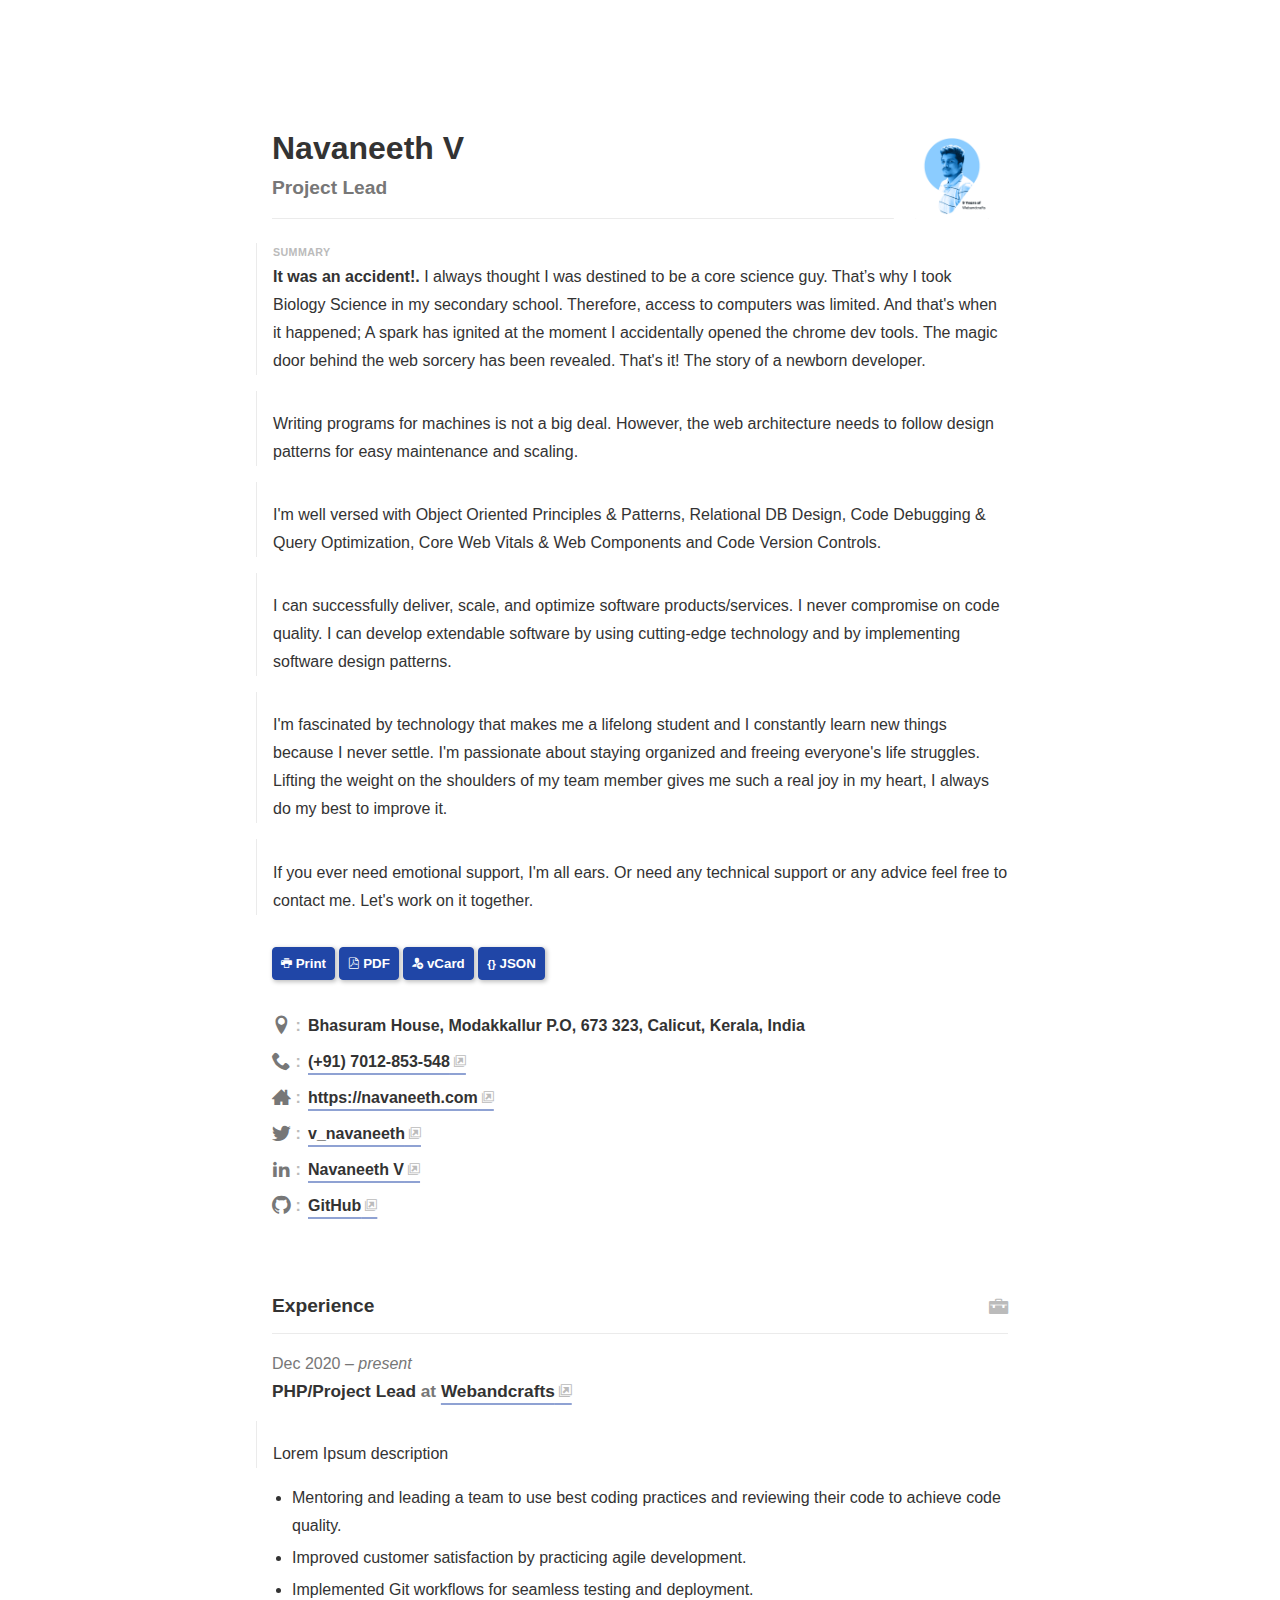
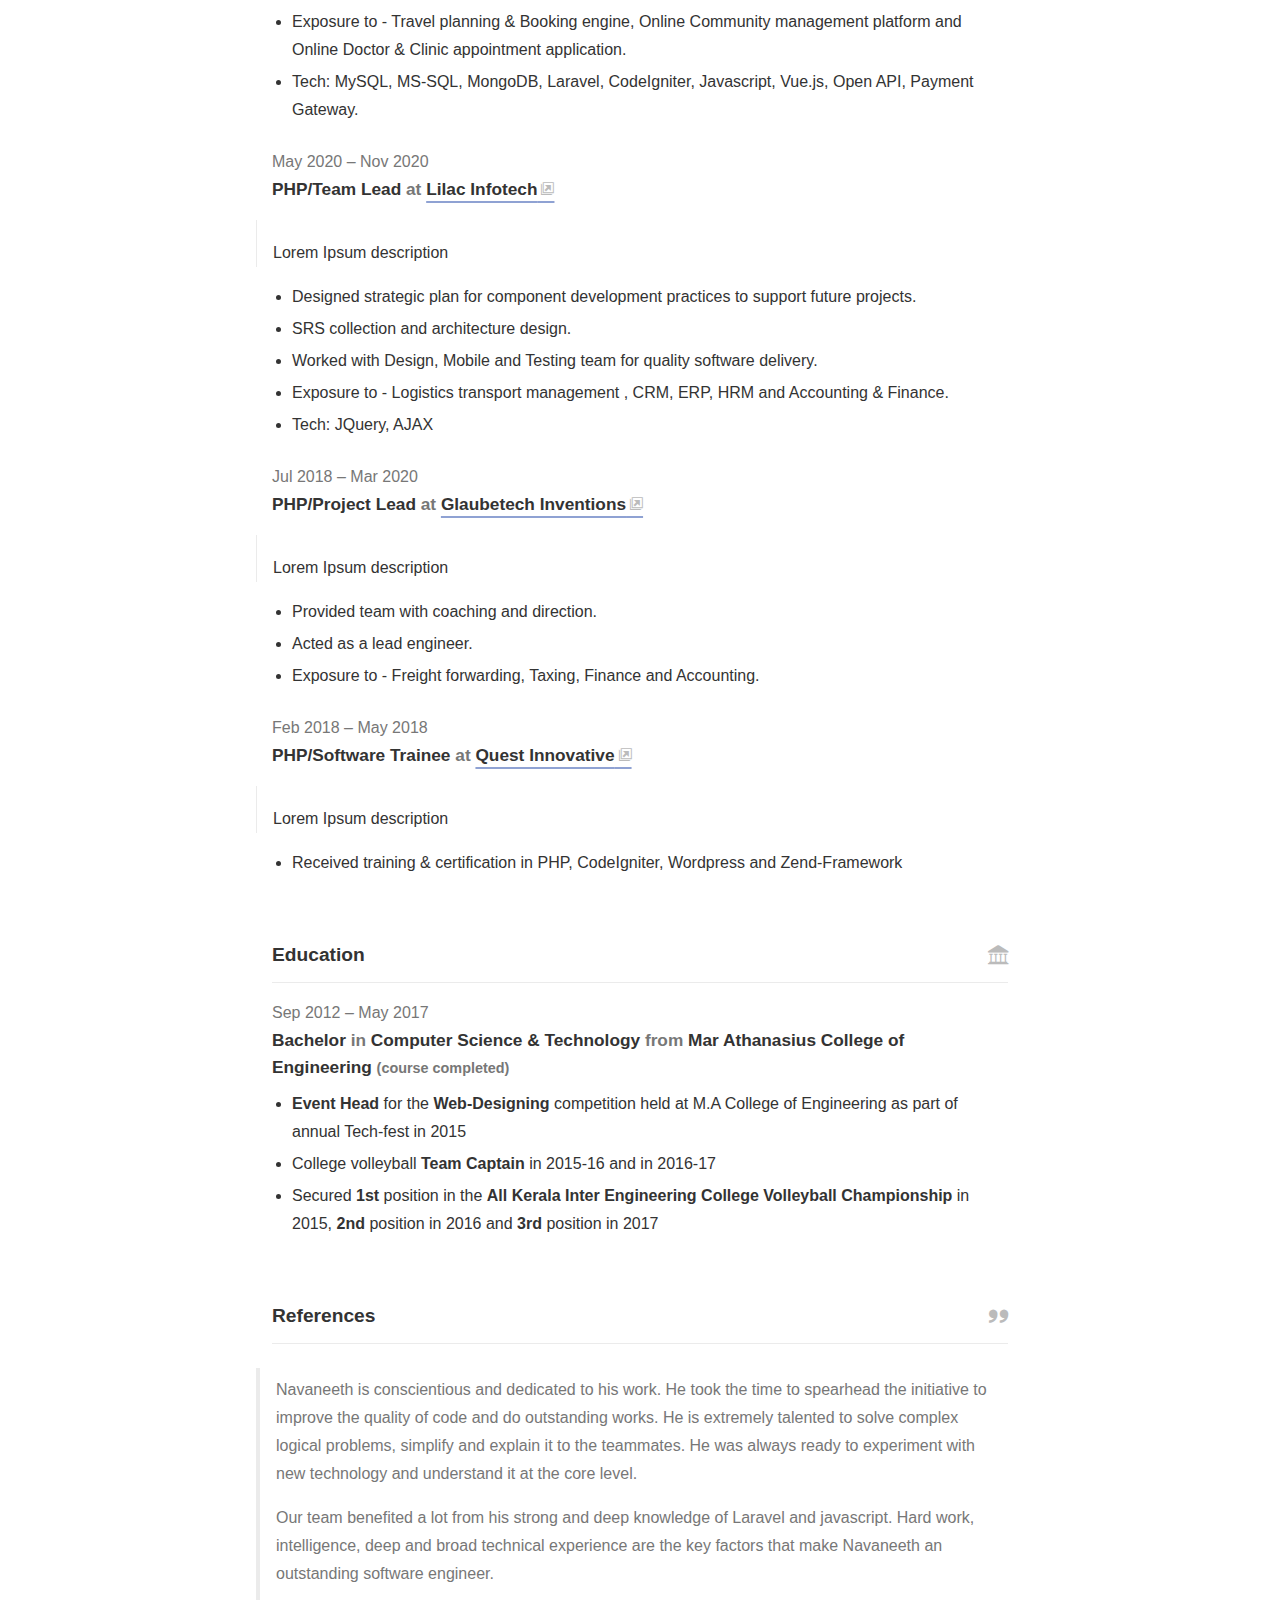
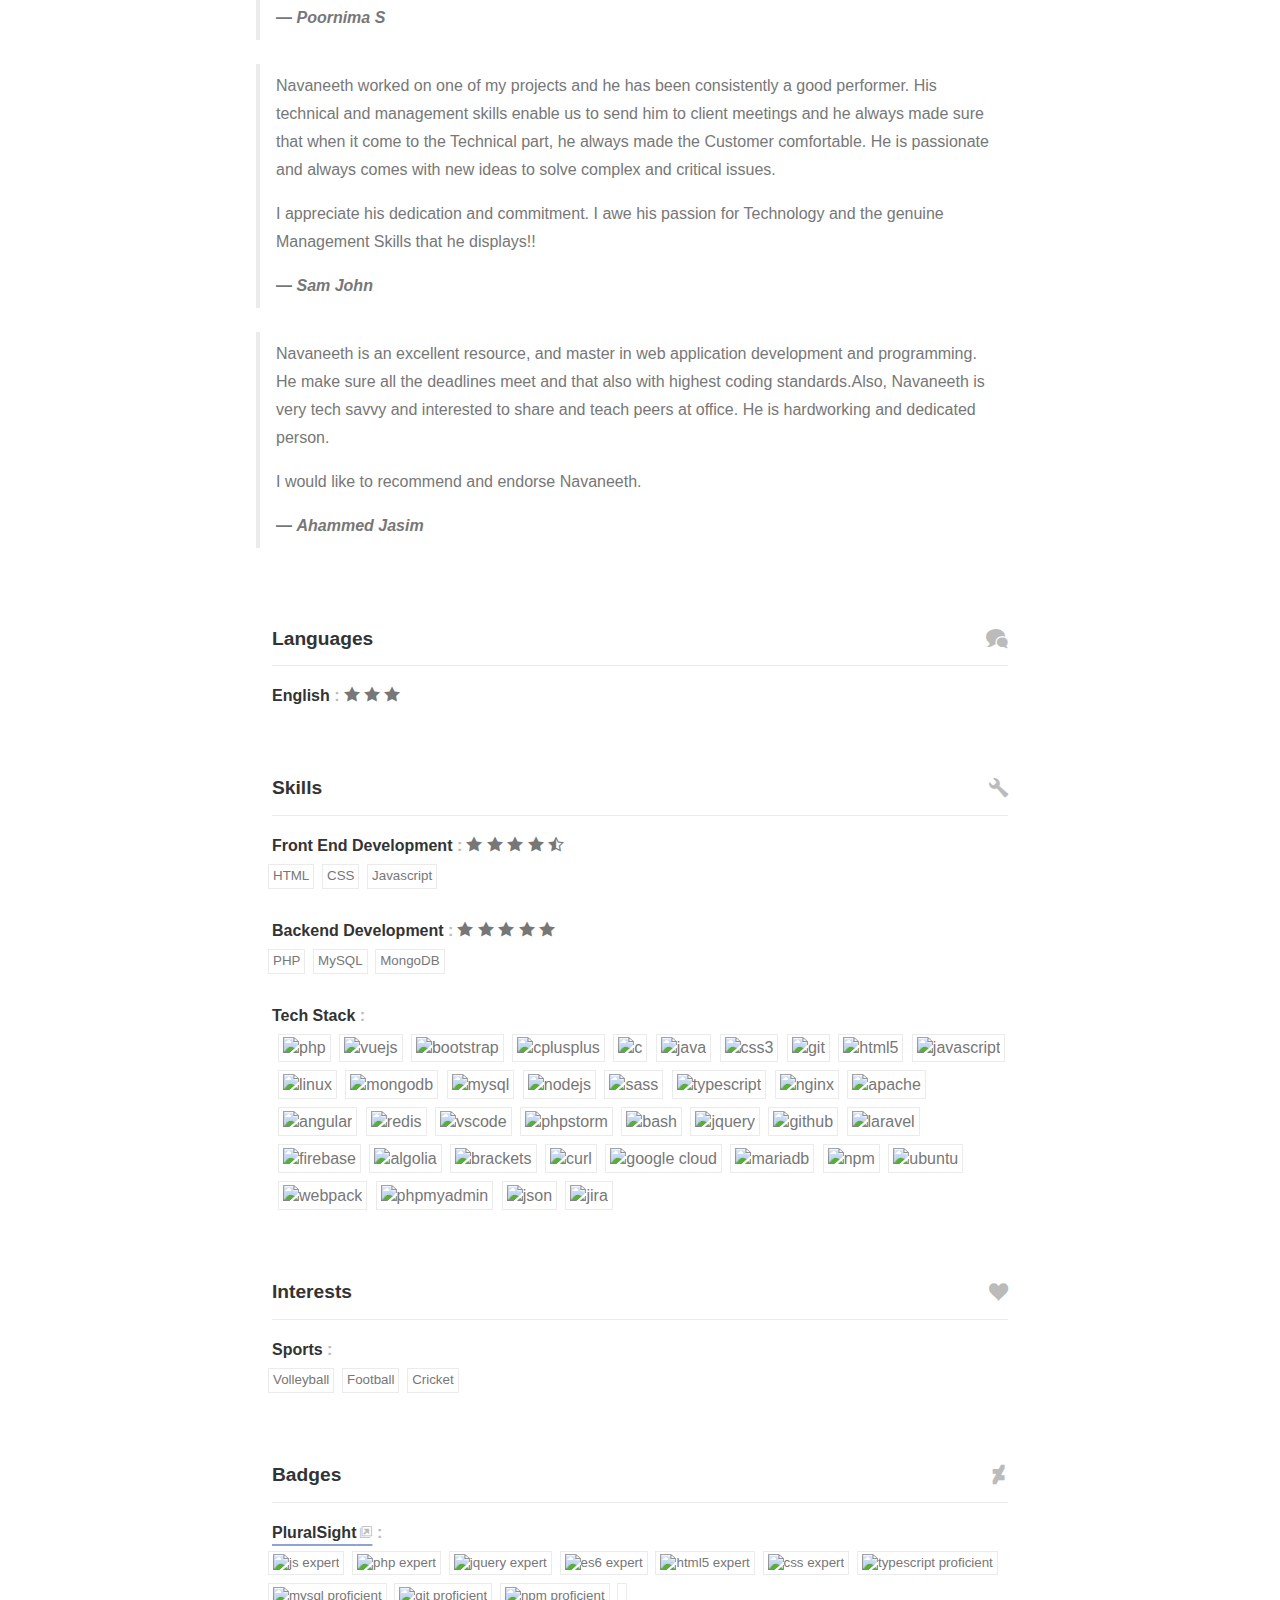
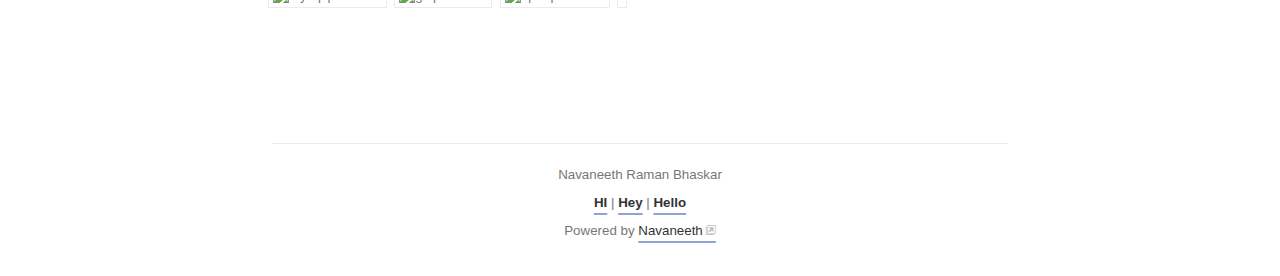
==== index.html @ 0104febb "Resume on profress" ====
<!DOCTYPE html>
<html lang="en">
<head>
    <meta charset="utf-8">
    <meta name="viewport" content="width=device-width, initial-scale=1, minimum-scale=1"/>
    <link rel="stylesheet" href="./style.css">
    <link rel="stylesheet" href="./main.css">
    <title>Navaneeth</title>
</head>
<body>

<main id="_main" class="content layout-resume" role="main">
    <article id="resume" class="page vcard h-card" role="article">
        <header>
            <h1 class="page-title fn p-name" property="name">Navaneeth V</h1>
            <img src="./images/navaneeth.png"
                 class="avatar photo u-photo"
                 alt="navaneeth v"
                 property="image" width="120"
                 height="120" loading="lazy">
            <p class="h3 faded subline title p-job-title" property="jobTitle">Project Lead</p>
            <div class="hr pb0"></div>
        </header>
        <p class="note p-note" property="description">
            <strong> It was an accident!.</strong>
            I always thought I was destined to be a core science guy.
            That’s why I took Biology Science in my secondary school. Therefore, access to computers was limited. And
            that's when it happened; A spark has ignited at the moment I accidentally opened the chrome dev tools. The
            magic door behind the web sorcery has been revealed.
            That's it! The story of a newborn developer.
        </p>
        <p class="note">
            Writing programs for machines is not a big deal. However, the web
            architecture needs to follow design patterns for easy maintenance and scaling.
        </p>
        <p class="note">
            I'm well versed with Object Oriented Principles & Patterns, Relational DB Design, Code Debugging & Query
            Optimization, Core Web Vitals & Web Components and Code Version Controls.
        <p class="note">
            I can successfully deliver, scale, and optimize software products/services. I never compromise on code
            quality.
            I can develop extendable software by using cutting-edge technology and by implementing software design
            patterns.
        </p>
        <p class="note">
            I'm fascinated by technology that makes me a lifelong student and I constantly learn new things because I
            never settle.
            I'm passionate about staying organized and freeing everyone's life struggles. Lifting the weight on the
            shoulders of my team member gives me such a real joy in my heart, I always do my best to improve it.
        </p>
        <p class="note">
            If you ever need emotional support, I'm all ears. Or need any technical support or any advice feel free to
            contact me.
            Let's work on it together.
        </p>
        <div class="screen-only">
            <button class="btn btn-sm btn-primary mt1" onclick="window.print()"><small class="icon-printer"></small>
                Print
            </button>
            <a href="" class="btn btn-sm btn-primary mt1"> <small class="icon-file-pdf"></small> PDF
            </a>
            <a type="text/directory" href="" class="btn btn-sm btn-primary no-mark-external mt1">
                <small class="icon-user-plus"></small> vCard
            </a>
            <a href="" class="btn btn-sm btn-primary mt1" download=""> <small class="content-json"></small> JSON </a>
        </div>
        <div class="columns contact columns-break">
            <dl class="column column-3-5">
                <dt class="faded"><span class="icon-location" title="Location"></span>
                    <span class="sr-only">Location</span>
                </dt>
                <dd class="bold adr p-adr h-adr" typeof="PostalAddress">
                    <span class="street-address p-street-address" property="streetAddress">Bhasuram House</span>,
                    <span class="" property="postalName">Modakkallur P.O</span>,
                    <span class="postal-code p-postal-code" property="postalCode">673 323</span>,
                    <span class="locality p-locality" property="addressLocality">Calicut</span>,
                    <span class="region p-region" property="addressRegion">Kerala</span>,
                    <span class="country-name p-country-name">India</span>
                </dd>
                <dt class="faded"><span class="icon-phone" title="Phone"></span> <span class="sr-only">Phone</span></dt>
                <dd class="bold">
                    <meta property="telephone" content="(912) 555-4321">
                    <a href="tel:+91 7012853548" class="external no-print-link tel p-tel">(+91) 7012-853-548</a>
                </dd>
                <dt class="faded"><span class="icon-home3" title="Website"></span> <span class="sr-only">Website</span>
                </dt>
                <dd class="bold">
                    <a href="" class="external no-print-link url u-url" property="sameAs">https://navaneeth.com</a>
                </dd>
            </dl>
            <dl class="column column-2-5">
                <dt class="faded"><span class="icon-twitter" title="Twitter"></span>
                    <span class="sr-only">Twitter</span>
                </dt>
                <dd class="bold"><a href="https://twitter.com/v_navaneeth">v_navaneeth</a></dd>
                <dt class="faded"><span class="icon-linkedin2" title="LinkedIn"></span>
                    <span class="sr-only">LinkedIn</span>
                </dt>
                <dd class="bold"><a href="https://linkedin.com/in/navaneethramanbhaskar">Navaneeth V</a></dd>
                <dt class="faded"><span class="icon-github" title="GitHub"></span>
                    <span class="sr-only">GitHub</span>
                </dt>
                <dd class="bold"><a href="https://github.com/navaneeth-raman-bhaskar">GitHub</a></dd>
            </dl>
        </div>
        <div class="columns columns-break">
            <div class="column column-3-5">
                <section>
                    <div class="npb">
                        <h2 id="work" class="h3 hr-bottom"> Experience
                            <span class="symbol icon-briefcase"></span>
                            <a href="#work" class="permalink">
                                <span class="sr-only">Permalink</span> <span class="content-hash"></span>
                            </a>
                        </h2>
                        <section>
                            <header class="" property="worksFor" typeof="Organization">
                                <p class="faded">
                                    <time datetime="2013-12-01T00:00:00+00:00">Dec 2020</time>
                                    – <em>present</em>
                                </p>
                                <h3 class="h4 faded">
                                    <meta property="name">
                                    <span class="bc">PHP/Project Lead</span> at
                                    <a class="org p-org h-card " href="https://webandcrafts.com">Webandcrafts</a>
                                </h3>
                            </header>
                            <p class="note"> Lorem Ipsum description
                            </p>
                            <h4 class="sr-only">Highlights</h4>
                            <ul>
                                <li>Mentoring and leading a team to use best coding practices and reviewing their code
                                    to achieve code quality.
                                </li>
                                <li>Improved customer satisfaction by practicing agile development.</li>
                                <li>Implemented Git workflows for seamless testing and deployment.</li>
                                <li>Exposure to - Travel planning &amp; Booking engine, Online Community management
                                    platform and Online Doctor &amp; Clinic appointment application.
                                </li>
                                <li>Tech: MySQL, MS-SQL, MongoDB, Laravel, CodeIgniter, Javascript, Vue.js, Open API,
                                    Payment Gateway.
                                </li>
                            </ul>
                        </section>
                        <section>
                            <header class="" property="worksFor" typeof="Organization">
                                <p class="faded">
                                    <time datetime="2013-12-01T00:00:00+00:00">May 2020</time>
                                    –
                                    <time datetime="2013-12-01T00:00:00+00:00">Nov 2020</time>
                                </p>
                                <h3 class="h4 faded">
                                    <meta property="name">
                                    <span class="bc">PHP/Team Lead</span> at
                                    <a class="org p-org h-card " href="https://lilacinfotech.com">Lilac Infotech</a>
                                </h3>
                            </header>
                            <p class="note"> Lorem Ipsum description
                            </p>
                            <h4 class="sr-only">Highlights</h4>
                            <ul>
                                <li>Designed strategic plan for component development practices to support future
                                    projects.
                                </li>
                                <li>SRS collection and architecture design.</li>
                                <li>Worked with Design, Mobile and Testing team for quality software delivery.</li>
                                <li>Exposure to - Logistics transport management , CRM, ERP, HRM and Accounting &amp;
                                    Finance.
                                </li>
                                <li>Tech: JQuery, AJAX</li>
                            </ul>
                        </section>
                        <section>
                            <header class="" property="worksFor" typeof="Organization">
                                <p class="faded">
                                    <time datetime="2013-12-01T00:00:00+00:00">Jul 2018</time>
                                    –
                                    <time datetime="2013-12-01T00:00:00+00:00">Mar 2020</time>
                                </p>
                                <h3 class="h4 faded">
                                    <meta property="name">
                                    <span class="bc">PHP/Project Lead</span> at
                                    <a class="org p-org h-card " href="https://glaubetech.com">Glaubetech Inventions</a>
                                </h3>
                            </header>
                            <p class="note"> Lorem Ipsum description
                            </p>
                            <h4 class="sr-only">Highlights</h4>
                            <ul>
                                <li>Provided team with coaching and direction.</li>
                                <li>Acted as a lead engineer.</li>
                                <li>Exposure to - Freight forwarding, Taxing, Finance and Accounting.</li>
                            </ul>
                        </section>
                        <section>
                            <header class="" property="worksFor" typeof="Organization">
                                <p class="faded">
                                    <time datetime="2013-12-01T00:00:00+00:00">Feb 2018</time>
                                    –
                                    <time datetime="2013-12-01T00:00:00+00:00">May 2018</time>
                                </p>
                                <h3 class="h4 faded">
                                    <meta property="name">
                                    <span class="bc">PHP/Software Trainee</span> at
                                    <a class="org p-org h-card " href="https://quest-global.com/">Quest Innovative</a>
                                </h3>
                            </header>
                            <p class="note"> Lorem Ipsum description
                            </p>
                            <h4 class="sr-only">Highlights</h4>
                            <ul>
                                <li>Received training &amp; certification in PHP, CodeIgniter, Wordpress and
                                    Zend-Framework
                                </li>
                            </ul>
                        </section>
                    </div>
                </section>
                <section>
                    <div class="npb"><h2 id="education" class="h3 hr-bottom"> Education <span
                            class="symbol icon-library"></span> <a href="#education" class="permalink">
                        <span class="sr-only">Permalink</span> <span class="content-hash"></span> </a>
                    </h2>
                        <section>
                            <header class="">
                                <p class="faded">
                                    <time datetime="2011-06-01T00:00:00+00:00">Sep 2012</time>
                                    –
                                    <time datetime="2014-01-01T00:00:00+00:00">May 2017</time>
                                </p>
                                <h3 class="h4 faded" property="alumniOf" typeof="EducationalOrganization">
                                    <span class="bc">Bachelor</span> in <span
                                        class="bc">Computer Science & Technology</span>
                                    from <span class="bc" property="name">Mar Athanasius College of Engineering</span>
                                    <small>(course completed)</small>
                                </h3>
                            </header>
                            <h4 class="sr-only">Events</h4>
                            <ul>
                                <li><strong>Event Head </strong>for the <strong>Web-Designing </strong>competition held
                                    at M.A College of Engineering as part of annual Tech-fest in 2015
                                </li>
                                <li>College volleyball <strong>Team Captain </strong>in 2015-16 and in 2016-17</li>
                                <li>Secured<strong> 1st </strong>position in the <strong>All Kerala Inter Engineering
                                    College Volleyball Championship </strong>in 2015,<strong> 2nd </strong>position in
                                    2016 and <strong>3rd </strong>position in 2017
                                </li>
                            </ul>
                        </section>
                    </div>
                </section>

                <section>
                    <div class="npb">
                        <h2 id="references" class="h3 hr-bottom"> References
                            <span class="symbol icon-quotes-right"></span> <a href="#references" class="permalink">
                                <span class="sr-only">Permalink</span> <span class="content-hash"></span> </a>
                        </h2>
                        <blockquote class="reference">
                            <p>
                                Navaneeth is conscientious and dedicated to his work. He took the
                                time to spearhead the initiative to improve the quality of code and do outstanding
                                works. He is extremely talented to solve complex logical problems, simplify and explain
                                it to the
                                teammates. He was always ready to experiment with new technology and understand it at
                                the core level.
                            </p>
                            <p>
                                Our team benefited a lot from his strong and deep knowledge of Laravel and javascript.
                                Hard work, intelligence, deep and broad technical experience are the key factors that
                                make
                                Navaneeth an outstanding software engineer.
                            </p>
                            <footer>— <cite>Poornima S</cite></footer>
                        </blockquote>
                        <blockquote class="reference">
                            <p>
                                Navaneeth worked on one of my projects and he has been consistently a good performer.
                                His technical and management skills enable us to send him to client meetings and he
                                always made sure that when it come to the Technical part, he always made the Customer
                                comfortable. He is passionate and always comes with new ideas to solve complex and
                                critical issues.
                            </p>
                            <p>
                                I appreciate his dedication and commitment. I awe his passion for Technology and the
                                genuine Management Skills that he displays!!
                            </p>
                            <footer>— <cite>Sam John</cite></footer>
                        </blockquote>
                        <blockquote class="reference">
                            <p>
                                Navaneeth is an excellent resource, and master in web application development and
                                programming. He make sure all the deadlines meet and that also with highest coding
                                standards.Also, Navaneeth is very tech savvy and interested to share and teach peers at
                                office. He is hardworking and dedicated person.
                            </p>
                            <p>
                                I would like to recommend and endorse Navaneeth.
                            </p>
                            <footer>— <cite>Ahammed Jasim</cite></footer>
                        </blockquote>
                    </div>
                </section>
            </div>
            <div class="column column-2-5">
                <section class="npb">
                    <h2 id="languages" class="h3 hr-bottom"> Languages
                        <span class="symbol icon-bubbles"></span> <a href="#languages" class="permalink">
                            <span class="sr-only">Permalink</span> <span class="content-hash"></span> </a>
                    </h2>
                    <dl class="skills">
                        <dt class="fl">English</dt>
                        <dd class="faded clearafter">
                            <div class="fr"><span class="sr-only">Fluency:</span>
                                <span class="help" title="Native speaker">
                                    <span class="sr-only">Native speaker</span>
                                    <span class="icon-star-full"></span>
                                    <span class="icon-star-full"></span>
                                    <span class="icon-star-full"></span>
                                </span>
                            </div>
                        </dd>
                    </dl>
                </section>
                <section class="npb">
                    <h2 id="skills" class="h3 hr-bottom"> Skills
                        <span class="symbol icon-wrench"></span> <a href="#skills" class="permalink">
                            <span class="sr-only">Permalink</span>
                            <span class="content-hash"></span> </a>
                    </h2>
                    <dl class="skills">
                        <dt class="fl">Front End Development</dt>
                        <dd class="faded clearafter">
                            <div class="fr"><span class="sr-only">Level:</span>
                                <span class="help" title="Master">
                                <span class="sr-only">Master</span>
                                <span class="icon-star-full"></span>
                                <span class="icon-star-full"></span>
                                <span class="icon-star-full"></span>
                                <span class="icon-star-full"></span>
                                <span class="icon-star-half"></span>
                                </span>
                            </div>
                            <div><span class="sr-only">Keywords:</span>
                                <ul class="tags">
                                    <li class="tag">HTML</li>
                                    <li class="tag">CSS</li>
                                    <li class="tag">Javascript</li>
                                </ul>
                            </div>
                        </dd>
                        <dt class="fl">Backend Development</dt>
                        <dd class="faded clearafter">
                            <div class="fr"><span class="sr-only">Level:</span>
                                <span class="help" title="Master">
                                <span class="sr-only">Master</span>
                                    <span class="icon-star-full"></span>
                                    <span class="icon-star-full"></span>
                                    <span class="icon-star-full"></span>
                                    <span class="icon-star-full"></span>
                                    <span class="icon-star-full"></span>
                                </span>
                            </div>
                            <div><span class="sr-only">Keywords:</span>
                                <ul class="tags">
                                    <li class="tag">PHP</li>
                                    <li class="tag">MySQL</li>
                                    <li class="tag">MongoDB</li>
                                </ul>
                            </div>
                        </dd>
                        <dt class="fl">Tech Stack</dt>
                        <dd class="faded clearafter">
                            <div class="fr"><span class="sr-only">Level:</span>
                                <a class="no-mark tag" href="https://php.net" rel="nofollow">
                                    <img src="https://raw.githubusercontent.com/devicons/devicon/master/icons/php/php-original.svg"
                                         alt="php" width="40" style="max-width: 100%;">
                                </a>
                                <a class="no-mark tag" href="https://vuejs.org" rel="nofollow">
                                    <img src="https://raw.githubusercontent.com/devicons/devicon/master/icons/vuejs/vuejs-original.svg"
                                         alt="vuejs" width="40" style="max-width: 100%;">
                                </a>
                                <a class="no-mark tag" href="https://getbootstrap.com" rel="nofollow">
                                    <img src="https://raw.githubusercontent.com/devicons/devicon/master/icons/bootstrap/bootstrap-original.svg"
                                         alt="bootstrap" width="40" style="max-width: 100%;">
                                </a>
                                <a class="no-mark tag" href="https://www.w3schools.com/cpp/" rel="nofollow">
                                    <img src="https://raw.githubusercontent.com/devicons/devicon/master/icons/cplusplus/cplusplus-original.svg"
                                         alt="cplusplus" width="40" style="max-width: 100%;">
                                </a>
                                <a class="no-mark tag" href="https://www.tutorialspoint.com/cprogramming"
                                   rel="nofollow">
                                    <img src="https://raw.githubusercontent.com/devicons/devicon/master/icons/c/c-original.svg"
                                         alt="c" width="40" style="max-width: 100%;">
                                </a>
                                <a class="no-mark tag" href="https://www.tutorialspoint.com/java8" rel="nofollow">
                                    <img src="https://raw.githubusercontent.com/devicons/devicon/master/icons/java/java-original.svg"
                                         alt="java" width="40" style="max-width: 100%;">
                                </a>
                                <a class="no-mark tag" href="https://www.w3schools.com/css/" rel="nofollow">
                                    <img src="https://raw.githubusercontent.com/devicons/devicon/master/icons/css3/css3-original-wordmark.svg"
                                         alt="css3" width="40" style="max-width: 100%;">
                                </a>
                                <a class="no-mark tag" href="https://git-scm.com/" rel="nofollow">
                                    <img src="https://raw.githubusercontent.com/devicons/devicon/master/icons/git/git-original.svg"
                                         alt="git" width="40" style="max-width: 100%;">
                                </a>
                                <a class="no-mark tag" href="https://html.spec.whatwg.org/multipage/" rel="nofollow">
                                    <img src="https://raw.githubusercontent.com/devicons/devicon/master/icons/html5/html5-original-wordmark.svg"
                                         alt="html5" width="40" style="max-width: 100%;">
                                </a>
                                <a class="no-mark tag" href="https://developer.mozilla.org/en-US/docs/Web/JavaScript"
                                   rel="nofollow">
                                    <img src="https://raw.githubusercontent.com/devicons/devicon/master/icons/javascript/javascript-original.svg"
                                         alt="javascript" width="40" style="max-width: 100%;">
                                </a>
                                <a class="no-mark tag" href="https://www.linux.org/" rel="nofollow">
                                    <img src="https://raw.githubusercontent.com/devicons/devicon/master/icons/linux/linux-original.svg"
                                         alt="linux" width="40" style="max-width: 100%;">
                                </a>
                                <a class="no-mark tag" href="https://www.mongodb.com/" rel="nofollow">
                                    <img src="https://raw.githubusercontent.com/devicons/devicon/master/icons/mongodb/mongodb-original-wordmark.svg"
                                         alt="mongodb" width="40" style="max-width: 100%;">
                                </a>
                                <a class="no-mark tag" href="https://www.mysql.com/" rel="nofollow">
                                    <img src="https://raw.githubusercontent.com/devicons/devicon/master/icons/mysql/mysql-original-wordmark.svg"
                                         alt="mysql" width="40" style="max-width: 100%;">
                                </a>
                                <a class="no-mark tag" href="https://nodejs.org" rel="nofollow">
                                    <img src="https://raw.githubusercontent.com/devicons/devicon/master/icons/nodejs/nodejs-original.svg"
                                         alt="nodejs" width="40" style="max-width: 100%;">
                                </a>
                                <a class="no-mark tag" href="https://sass-lang.com" rel="nofollow">
                                    <img src="https://raw.githubusercontent.com/devicons/devicon/master/icons/sass/sass-original.svg"
                                         alt="sass" width="40" style="max-width: 100%;">
                                </a>
                                <a class="no-mark tag" href="https://www.typescriptlang.org/" rel="nofollow">
                                    <img src="https://raw.githubusercontent.com/devicons/devicon/master/icons/typescript/typescript-original.svg"
                                         alt="typescript" width="40" style="max-width: 100%;">
                                </a>
                                <a class="no-mark tag" href="https://www.nginx.com/" rel="nofollow">
                                    <img src="https://raw.githubusercontent.com/devicons/devicon/master/icons/nginx/nginx-original.svg"
                                         alt="nginx" width="40" style="max-width: 100%;">
                                </a>
                                <a class="no-mark tag" href="https://www.apache.org/" rel="nofollow">
                                    <img src="https://raw.githubusercontent.com/devicons/devicon/master/icons/apache/apache-original-wordmark.svg"
                                         alt="apache" width="40" style="max-width: 100%;">
                                </a>
                                <a class="no-mark tag" href="https://angular.io/" rel="nofollow">
                                    <img src="https://raw.githubusercontent.com/devicons/devicon/master/icons/angularjs/angularjs-original.svg"
                                         alt="angular" width="40" style="max-width: 100%;">
                                </a>
                                <a class="no-mark tag" href="https://redis.io/" rel="nofollow">
                                    <img src="https://raw.githubusercontent.com/devicons/devicon/master/icons/redis/redis-original-wordmark.svg"
                                         alt="redis" width="40" style="max-width: 100%;">
                                </a>
                                <a class="no-mark tag" href="https://code.visualstudio.com/" rel="nofollow">
                                    <img src="https://raw.githubusercontent.com/devicons/devicon/master/icons/vscode/vscode-original-wordmark.svg"
                                         alt="vscode" width="40" style="max-width: 100%;">
                                </a>
                                <a class="no-mark tag" href="https://jetbrains.com/phpstorm/" rel="nofollow">
                                    <img src="https://raw.githubusercontent.com/devicons/devicon/master/icons/phpstorm/phpstorm-original-wordmark.svg"
                                         alt="phpstorm" width="40" style="max-width: 100%;">
                                </a>
                                <a class="no-mark tag"
                                   href="https://linuxconfig.org/bash-scripting-tutorial-for-beginners"
                                   rel="nofollow">
                                    <img src="https://raw.githubusercontent.com/devicons/devicon/master/icons/bash/bash-original.svg"
                                         alt="bash" width="40" style="max-width: 100%;">
                                </a>
                                <a class="no-mark tag" href="https://jquery.com/" rel="nofollow">
                                    <img src="https://raw.githubusercontent.com/devicons/devicon/master/icons/jquery/jquery-original-wordmark.svg"
                                         alt="jquery" width="40" style="max-width: 100%;">
                                </a>
                                <a class="no-mark tag" href="https://github.com/">
                                    <img src="https://raw.githubusercontent.com/devicons/devicon/master/icons/github/github-original-wordmark.svg"
                                         alt="github" width="40" style="max-width: 100%;">
                                </a>
                                <a class="no-mark tag" href="https://laravel.com/" rel="nofollow">
                                    <img src="https://camo.githubusercontent.com/d43f5a500201abd42b33ca6637219736fd6ce6f7783f35b2224165cb77a6cf53/68747470733a2f2f7777772e766563746f726c6f676f2e7a6f6e652f6c6f676f732f6c61726176656c2f6c61726176656c2d69636f6e2e737667"
                                         alt="laravel" width="40"
                                         data-canonical-src="https://www.vectorlogo.zone/logos/laravel/laravel-icon.svg"
                                         style="max-width: 100%;">
                                </a>
                                <a class="no-mark tag" href="https://firebase.google.com/" rel="nofollow">
                                    <img src="https://camo.githubusercontent.com/dd4b2422ed3bfc9da88c43d18550375c66f9584327dff7ecc19315ce50b96f07/68747470733a2f2f7777772e766563746f726c6f676f2e7a6f6e652f6c6f676f732f66697265626173652f66697265626173652d69636f6e2e737667"
                                         alt="firebase" width="40"
                                         data-canonical-src="https://www.vectorlogo.zone/logos/firebase/firebase-icon.svg"
                                         style="max-width: 100%;">
                                </a>
                                <a class="no-mark tag" href="https://www.algolia.com/" rel="nofollow">
                                    <img src="https://camo.githubusercontent.com/717b1b2ca519498322965ca9cdac6104f374f684f344ea3dd54a5fb0fd0255ad/68747470733a2f2f7777772e766563746f726c6f676f2e7a6f6e652f6c6f676f732f616c676f6c69612f616c676f6c69612d69636f6e2e737667"
                                         alt="algolia" width="40"
                                         data-canonical-src="https://www.vectorlogo.zone/logos/algolia/algolia-icon.svg"
                                         style="max-width: 100%;">
                                </a>
                                <a class="no-mark tag" href="https://brackets.io/" rel="nofollow">
                                    <img src="https://camo.githubusercontent.com/b6e2ecd471a8f36759275a504df347d1f4fd529f80d79935808cf87c3216d188/68747470733a2f2f7777772e766563746f726c6f676f2e7a6f6e652f6c6f676f732f627261636b657473696f2f627261636b657473696f2d69636f6e2e737667"
                                         alt="brackets" width="40"
                                         data-canonical-src="https://www.vectorlogo.zone/logos/bracketsio/bracketsio-icon.svg"
                                         style="max-width: 100%;">
                                </a>
                                <a class="no-mark tag" href="https://curl.se/" rel="nofollow">
                                    <img src="https://camo.githubusercontent.com/343bb87b6c7db9adb95680a2b074cdc7fcd5e0b9e2373d0a5a402346147fb130/68747470733a2f2f7777772e766563746f726c6f676f2e7a6f6e652f6c6f676f732f6375726c5f686178782f6375726c5f686178782d617232312e737667"
                                         alt="curl" width="40"
                                         data-canonical-src="https://www.vectorlogo.zone/logos/curl_haxx/curl_haxx-ar21.svg"
                                         style="max-width: 100%;">
                                </a>
                                <a class="no-mark tag" href="https://cloud.google.com/gcp" rel="nofollow">
                                    <img src="https://camo.githubusercontent.com/582944f6627732531ce1a2e20ad43538d1896e16a5f159ea28fd137dbb8e798a/68747470733a2f2f7777772e766563746f726c6f676f2e7a6f6e652f6c6f676f732f676f6f676c655f636c6f75642f676f6f676c655f636c6f75642d69636f6e2e737667"
                                         alt="google cloud" width="40"
                                         data-canonical-src="https://www.vectorlogo.zone/logos/google_cloud/google_cloud-icon.svg"
                                         style="max-width: 100%;">
                                </a>
                                <a class="no-mark tag" href="https://mariadb.org/" rel="nofollow">
                                    <img src="https://camo.githubusercontent.com/c801bc4030f308500f29b695f0771ba313b3b2088c91d06152b5cc5a050e3127/68747470733a2f2f7777772e766563746f726c6f676f2e7a6f6e652f6c6f676f732f6d6172696164622f6d6172696164622d69636f6e2e737667"
                                         alt="mariadb" width="40"
                                         data-canonical-src="https://www.vectorlogo.zone/logos/mariadb/mariadb-icon.svg"
                                         style="max-width: 100%;">
                                </a>
                                <a class="no-mark tag" href="https://www.npmjs.com/" rel="nofollow">
                                    <img src="https://camo.githubusercontent.com/4dec2e708980ea770ab6068f903fc5971f12acc21c77307b6db3a47d92c5e1a8/68747470733a2f2f7777772e766563746f726c6f676f2e7a6f6e652f6c6f676f732f6e706d6a732f6e706d6a732d617232312e737667"
                                         alt="npm" width="40"
                                         data-canonical-src="https://www.vectorlogo.zone/logos/npmjs/npmjs-ar21.svg"
                                         style="max-width: 100%;">
                                </a>
                                <a class="no-mark tag" href="https://ubuntu.com/" rel="nofollow">
                                    <img src="https://camo.githubusercontent.com/f903efdd3558d099c54fafbce2aff0ccfa5a2a08d325fdd5884822ea4c270f60/68747470733a2f2f7777772e766563746f726c6f676f2e7a6f6e652f6c6f676f732f7562756e74752f7562756e74752d69636f6e2e737667"
                                         alt="ubuntu" width="40"
                                         data-canonical-src="https://www.vectorlogo.zone/logos/ubuntu/ubuntu-icon.svg"
                                         style="max-width: 100%;">
                                </a>
                                <a class="no-mark tag" href="https://webpack.js.org/" rel="nofollow">
                                    <img src="https://camo.githubusercontent.com/8b932cba9de56c2969c04499c818c1d87aca848f71b0d144ab754a46296b6200/68747470733a2f2f7777772e766563746f726c6f676f2e7a6f6e652f6c6f676f732f6a735f7765627061636b2f6a735f7765627061636b2d69636f6e2e737667"
                                         alt="webpack" width="40"
                                         data-canonical-src="https://www.vectorlogo.zone/logos/js_webpack/js_webpack-icon.svg"
                                         style="max-width: 100%;">
                                </a>
                                <a class="no-mark tag" href="https://www.phpmyadmin.net/" rel="nofollow">
                                    <img src="https://camo.githubusercontent.com/f95db9defd541f224dd5d3127afe3297a3d10534a3d22fabee4fed6d72bad836/68747470733a2f2f7777772e766563746f726c6f676f2e7a6f6e652f6c6f676f732f7068706d7961646d696e2f7068706d7961646d696e2d617232312e737667"
                                         alt="phpmyadmin" width="40"
                                         data-canonical-src="https://www.vectorlogo.zone/logos/phpmyadmin/phpmyadmin-ar21.svg"
                                         style="max-width: 100%;">
                                </a>
                                <a class="no-mark tag" href="https://www.json.org/" rel="nofollow">
                                    <img src="https://camo.githubusercontent.com/d0fb7494efe78007ed12420402ff70df462cb03abb6c7838345c240d4d68af60/68747470733a2f2f7777772e766563746f726c6f676f2e7a6f6e652f6c6f676f732f6a736f6e2f6a736f6e2d69636f6e2e737667"
                                         alt="json" width="40"
                                         data-canonical-src="https://www.vectorlogo.zone/logos/json/json-icon.svg"
                                         style="max-width: 100%;">
                                </a>
                                <a class="no-mark tag" href="https://www.atlassian.com/software/jira" rel="nofollow">
                                    <img src="https://camo.githubusercontent.com/9f6fbaa3154800eef23c4dc7ed718f911deb50e0d5f58f9226d7dc278d901973/68747470733a2f2f7777772e766563746f726c6f676f2e7a6f6e652f6c6f676f732f61746c61737369616e5f6a6972612f61746c61737369616e5f6a6972612d69636f6e2e737667"
                                         alt="jira" width="40"
                                         data-canonical-src="https://www.vectorlogo.zone/logos/atlassian_jira/atlassian_jira-icon.svg"
                                         style="max-width: 100%;">
                                </a>
                            </div>
                        </dd>
                    </dl>
                </section>
                <section class="npb">
                    <h2 id="interests" class="h3 hr-bottom"> Interests
                        <span class="symbol icon-heart"></span>
                        <a href="#interests" class="permalink">
                            <span class="sr-only">Permalink</span>
                            <span class="content-hash"></span>
                        </a>
                    </h2>
                    <dl class="skills">
                        <dt>Sports</dt>
                        <dd><span class="sr-only">Keywords:</span>
                            <ul class="tags">
                                <li class="tag">Volleyball</li>
                                <li class="tag">Football</li>
                                <li class="tag">Cricket</li>
                            </ul>
                        </dd>
                    </dl>
                </section>
                <section class="npb">
                    <h2 id="badges" class="h3 hr-bottom"> Badges
                        <span class="symbol icon-deviantart"></span>
                        <a href="#interests" class="permalink">
                            <span class="sr-only">Permalink</span>
                            <span class="content-hash"></span>
                        </a>
                    </h2>
                    <dl class="skills">
                        <dt><a href="https://app.pluralsight.com/profile/navaneeth-v">PluralSight</a></dt>
                        <dd><span class="sr-only">Keywords:</span>
                            <ul class="tags">
                                <li class="tag">
                                    <img src="https://media-exp1.licdn.com/dms/image/sync/C5627AQGlQzgKgESgew/articleshare-shrink_800/0/1648138487872?e=1649095200&v=beta&t=Q-Z5I2Zbj08GPF0hVjqSzsvCoNsaqlNsPMc3s400exo"
                                         alt="js expert">
                                </li>
                                <li class="tag">
                                    <img src="https://media-exp1.licdn.com/dms/image/sync/C5627AQH5qDlwZaNQLQ/articleshare-shrink_800/0/1648799894634?e=1649098800&v=beta&t=Ys3r2p9rg3aNa_RIdx5qNR-2cjfqxN5EuuF3Okh-y3M"
                                         alt="php expert">
                                </li>
                                <li class="tag">
                                    <img src="https://media-exp1.licdn.com/dms/image/sync/C5627AQGtg5l0S__xwA/articleshare-shrink_800/0/1647834590199?e=1649098800&v=beta&t=LfvSXxDncA9JMv5FilTYUfX0kEN_FjDN1s_ckWn1-yU"
                                         alt="jquery expert">
                                </li>
                                <li class="tag">
                                    <img src="https://media-exp1.licdn.com/dms/image/sync/C5627AQEzJinsxwmH8A/articleshare-shrink_800/0/1647834590111?e=1649098800&v=beta&t=govx7T7bCWPnXqs-LJOJWKBsap1Hr_LYnrVjP7sDIAk"
                                         alt="es6 expert">
                                </li>
                                <li class="tag">
                                    <img src="https://media-exp1.licdn.com/dms/image/sync/C5127AQF6fsA-ngt2_w/articleshare-shrink_800/0/1648799894706?e=1649098800&v=beta&t=Rv-MDnHl0nTJdhyeODht2wJmRZWO0qHpDma3Wt51334"
                                         alt="html5 expert">
                                </li>
                                <li class="tag">
                                    <img src="https://media-exp1.licdn.com/dms/image/sync/C5127AQEOfWgndCQhzQ/articleshare-shrink_800/0/1647621192707?e=1649098800&v=beta&t=xDxpJdQPeZEU7N8yb4hyOpMSKNHNufvaMPIMC2icDjs"
                                         alt="css expert">
                                </li>
                                <li class="tag">
                                    <img src="https://media-exp1.licdn.com/dms/image/sync/C5627AQGhgNf8w06XQQ/articleshare-shrink_800/0/1647834590174?e=1649098800&v=beta&t=GdiBmW48OExbp_O4dnbUdVuooiew1Yz3LRlYlJt-RN4"
                                         alt="typescript proficient">
                                </li>
                                <li class="tag">
                                    <img src="https://media-exp1.licdn.com/dms/image/sync/C5627AQEJ5aj6cdwyaw/articleshare-shrink_800/0/1649011300062?e=1649098800&v=beta&t=ItvvJ2_LkXiELaYJA4auoFY1xULOYopPPSFJKL1PLKg"
                                         alt="mysql proficient">
                                </li>
                                <li class="tag">
                                    <img src="https://media-exp1.licdn.com/dms/image/sync/C5627AQHSzgugzatJvw/articleshare-shrink_800/0/1649011502490?e=1649098800&v=beta&t=jsimfb9uPd6DvrjujVQaweHnNbG_8VddmPB7AaoakoY"
                                         alt="git proficient">
                                </li>
                                <li class="tag">
                                    <img src="https://media-exp1.licdn.com/dms/image/sync/C5627AQHGhVKRFTSZtA/articleshare-shrink_800/0/1649011580027?e=1649098800&v=beta&t=kGBlp-vrq3kFYmMHi2LPiD5A-nt4f9kTl2iBDWc9lyY"
                                         alt="npm proficient">
                                </li>
                                <li class="tag">
                                    <img src="" alt="">
                                </li>

                            </ul>
                        </dd>
                    </dl>
                </section>
            </div>
        </div>
    </article>
    <footer class="content" role="contentinfo">
        <hr>
        <p><small class="copyright">Navaneeth Raman Bhaskar </small></p>
        <nav class="legal">
            <small> <a class="heading flip-title" href="/LICENSE/">HI</a>
                |
                <a class="heading flip-title" href="/NOTICE/">Hey</a>
                |
                <a class="heading flip-title" href="/CHANGELOG/">Hello</a>
            </small>
        </nav>
        <p><small>Powered by <a class="external"
                                href="https://github.com/navaneeth-raman-bhaskar/">Navaneeth</a></small></p>
        <hr class="sr-only">
    </footer>
</main>

</body>
</html>
---- style.css ----
@font-face {
  font-family: 'icomoon';
  src:  url('fonts/icomoon.eot?jbjoqu');
  src:  url('fonts/icomoon.eot?jbjoqu#iefix') format('embedded-opentype'),
    url('fonts/icomoon.ttf?jbjoqu') format('truetype'),
    url('fonts/icomoon.woff?jbjoqu') format('woff'),
    url('fonts/icomoon.svg?jbjoqu#icomoon') format('svg');
  font-weight: normal;
  font-style: normal;
  font-display: block;
}

[class^="icon-"], [class*=" icon-"] {
  /* use !important to prevent issues with browser extensions that change fonts */
  font-family: 'icomoon' !important;
  speak: never;
  font-style: normal;
  font-weight: normal;
  font-variant: normal;
  text-transform: none;
  line-height: 1;

  /* Better Font Rendering =========== */
  -webkit-font-smoothing: antialiased;
  -moz-osx-font-smoothing: grayscale;
}

.icon-book:before {
  content: "\e91f";
}
.icon-library:before {
  content: "\e921";
}
.icon-phone:before {
  content: "\e942";
}
.icon-envelop:before {
  content: "\e945";
}
.icon-location:before {
  content: "\e947";
}
.icon-bubbles:before {
  content: "\e96c";
}
.icon-quotes-right:before {
  content: "\e978";
}
.icon-wrench:before {
  content: "\e991";
}
.icon-trophy:before {
  content: "\e99e";
}
.icon-briefcase:before {
  content: "\e9ae";
}
.icon-earth:before {
  content: "\e9ca";
}
.icon-link:before {
  content: "\e9cb";
}
.icon-star-empty:before {
  content: "\2606";
}
.icon-star-half:before {
  content: "\272e";
}
.icon-star-full:before {
  content: "\2605";
}
.icon-heart:before {
  content: "\e9da";
}
.icon-new-tab:before {
  content: "\ea7e";
}
.icon-amazon:before {
  content: "\ea87";
}
.icon-google:before {
  content: "\ea88";
}
.icon-google-plus:before {
  content: "\ea8b";
}
.icon-google-drive:before {
  content: "\ea8f";
}
.icon-facebook:before {
  content: "\ea90";
}
.icon-instagram:before {
  content: "\ea92";
}
.icon-whatsapp:before {
  content: "\ea93";
}
.icon-spotify:before {
  content: "\ea94";
}
.icon-telegram:before {
  content: "\ea95";
}
.icon-twitter:before {
  content: "\ea96";
}
.icon-vine:before {
  content: "\ea97";
}
.icon-vk:before {
  content: "\ea98";
}
.icon-renren:before {
  content: "\ea99";
}
.icon-sina-weibo:before {
  content: "\ea9a";
}
.icon-rss:before {
  content: "\ea9b";
}
.icon-youtube:before {
  content: "\ea9d";
}
.icon-twitch:before {
  content: "\ea9f";
}
.icon-vimeo:before {
  content: "\eaa0";
}
.icon-lanyrd:before {
  content: "\eaa2";
}
.icon-flickr2:before {
  content: "\eaa4";
}
.icon-dribbble:before {
  content: "\eaa7";
}
.icon-behance:before {
  content: "\eaa8";
}
.icon-deviantart:before {
  content: "\eaaa";
}
.icon-500px:before {
  content: "\eaab";
}
.icon-steam:before {
  content: "\eaac";
}
.icon-dropbox:before {
  content: "\eaae";
}
.icon-onedrive:before {
  content: "\eaaf";
}
.icon-github:before {
  content: "\eab0";
}
.icon-npm:before {
  content: "\eab1";
}
.icon-basecamp:before {
  content: "\eab2";
}
.icon-trello:before {
  content: "\eab3";
}
.icon-wordpress:before {
  content: "\eab4";
}
.icon-joomla:before {
  content: "\eab5";
}
.icon-ello:before {
  content: "\eab6";
}
.icon-blogger:before {
  content: "\eab7";
}
.icon-tumblr:before {
  content: "\eab9";
}
.icon-yahoo:before {
  content: "\eabb";
}
.icon-soundcloud:before {
  content: "\eac3";
}
.icon-skype:before {
  content: "\eac5";
}
.icon-reddit:before {
  content: "\eac6";
}
.icon-hackernews:before {
  content: "\eac7";
}
.icon-wikipedia:before {
  content: "\eac8";
}
.icon-linkedin2:before {
  content: "\eaca";
}
.icon-lastfm:before {
  content: "\eacb";
}
.icon-delicious:before {
  content: "\eacd";
}
.icon-stumbleupon:before {
  content: "\eace";
}
.icon-stackoverflow:before {
  content: "\ead0";
}
.icon-pinterest2:before {
  content: "\ead2";
}
.icon-xing2:before {
  content: "\ead4";
}
.icon-flattr:before {
  content: "\ead5";
}
.icon-foursquare:before {
  content: "\ead6";
}
.icon-yelp:before {
  content: "\ead7";
}
.icon-paypal:before {
  content: "\ead8";
}
.icon-mail:before {
  content: "\ea83";
}
.icon-rss2:before {
  content: "\ea9c";
}
.icon-box-add:before {
  content: "\e95e";
}
.icon-spinner11:before {
  content: "\21bb";
}
.icon-cog:before {
  content: "\e994";
}
.icon-power-cord:before {
  content: "\e9b7";
}
.icon-menu:before {
  content: "\2630";
}
.icon-arrow-right2:before {
  content: "\2192";
}
.icon-arrow-left2:before {
  content: "\2190";
}
.icon-home3:before {
  content: "\e902";
}
.icon-mail2:before {
  content: "\ea84";
}
.icon-brightness-contrast:before {
  content: "\1f506";
}
.icon-search:before {
  content: "\1f50d";
}
.icon-key:before {
  content: "\e98d";
}
.icon-quill:before {
  content: "\e907";
}
.icon-flag:before {
  content: "\e9cc";
}
.icon-man-woman:before {
  content: "\e9de";
}
.icon-cross:before {
  content: "\274e";
}
.icon-file-empty:before {
  content: "\e924";
}
.icon-printer:before {
  content: "\e954";
}
.icon-user-plus:before {
  content: "\e973";
}
.icon-file-pdf:before {
  content: "\eadf";
}
.icon-copy:before {
  content: "\1f4cb";
}
.icon-checkmark:before {
  content: "\2705";
}
.icon-history:before {
  content: "\1f552";
}
---- main.css ----
@font-face {
    font-family: 'Noto Sans';
    font-style: italic;
    font-weight: 400;
    font-display: swap;
    src: url(https://fonts.gstatic.com/s/notosans/v26/o-0OIpQlx3QUlC5A4PNr4ARPQ_m87A.woff2) format('woff2');
    unicode-range: U+0460-052F, U+1C80-1C88, U+20B4, U+2DE0-2DFF, U+A640-A69F, U+FE2E-FE2F;
}

@font-face {
    font-family: 'Noto Sans';
    font-style: italic;
    font-weight: 400;
    font-display: swap;
    src: url(https://fonts.gstatic.com/s/notosans/v26/o-0OIpQlx3QUlC5A4PNr4ARGQ_m87A.woff2) format('woff2');
    unicode-range: U+0400-045F, U+0490-0491, U+04B0-04B1, U+2116;
}

@font-face {
    font-family: 'Noto Sans';
    font-style: italic;
    font-weight: 400;
    font-display: swap;
    src: url(https://fonts.gstatic.com/s/notosans/v26/o-0OIpQlx3QUlC5A4PNr4ARDQ_m87A.woff2) format('woff2');
    unicode-range: U+0900-097F, U+1CD0-1CF6, U+1CF8-1CF9, U+200C-200D, U+20A8, U+20B9, U+25CC, U+A830-A839, U+A8E0-A8FB;
}

@font-face {
    font-family: 'Noto Sans';
    font-style: italic;
    font-weight: 400;
    font-display: swap;
    src: url(https://fonts.gstatic.com/s/notosans/v26/o-0OIpQlx3QUlC5A4PNr4AROQ_m87A.woff2) format('woff2');
    unicode-range: U+1F00-1FFF;
}

@font-face {
    font-family: 'Noto Sans';
    font-style: italic;
    font-weight: 400;
    font-display: swap;
    src: url(https://fonts.gstatic.com/s/notosans/v26/o-0OIpQlx3QUlC5A4PNr4ARBQ_m87A.woff2) format('woff2');
    unicode-range: U+0370-03FF;
}

@font-face {
    font-family: 'Noto Sans';
    font-style: italic;
    font-weight: 400;
    font-display: swap;
    src: url(https://fonts.gstatic.com/s/notosans/v26/o-0OIpQlx3QUlC5A4PNr4ARNQ_m87A.woff2) format('woff2');
    unicode-range: U+0102-0103, U+0110-0111, U+0128-0129, U+0168-0169, U+01A0-01A1, U+01AF-01B0, U+1EA0-1EF9, U+20AB;
}

@font-face {
    font-family: 'Noto Sans';
    font-style: italic;
    font-weight: 400;
    font-display: swap;
    src: url(https://fonts.gstatic.com/s/notosans/v26/o-0OIpQlx3QUlC5A4PNr4ARMQ_m87A.woff2) format('woff2');
    unicode-range: U+0100-024F, U+0259, U+1E00-1EFF, U+2020, U+20A0-20AB, U+20AD-20CF, U+2113, U+2C60-2C7F, U+A720-A7FF;
}

@font-face {
    font-family: 'Noto Sans';
    font-style: italic;
    font-weight: 400;
    font-display: swap;
    src: url(https://fonts.gstatic.com/s/notosans/v26/o-0OIpQlx3QUlC5A4PNr4ARCQ_k.woff2) format('woff2');
    unicode-range: U+0000-00FF, U+0131, U+0152-0153, U+02BB-02BC, U+02C6, U+02DA, U+02DC, U+2000-206F, U+2074, U+20AC, U+2122, U+2191, U+2193, U+2212, U+2215, U+FEFF, U+FFFD;
}

@font-face {
    font-family: 'Noto Sans';
    font-style: italic;
    font-weight: 700;
    font-display: swap;
    src: url(https://fonts.gstatic.com/s/notosans/v26/o-0TIpQlx3QUlC5A4PNr4Az5ZuyOzW1aPQ.woff2) format('woff2');
    unicode-range: U+0460-052F, U+1C80-1C88, U+20B4, U+2DE0-2DFF, U+A640-A69F, U+FE2E-FE2F;
}

@font-face {
    font-family: 'Noto Sans';
    font-style: italic;
    font-weight: 700;
    font-display: swap;
    src: url(https://fonts.gstatic.com/s/notosans/v26/o-0TIpQlx3QUlC5A4PNr4Az5ZuyHzW1aPQ.woff2) format('woff2');
    unicode-range: U+0400-045F, U+0490-0491, U+04B0-04B1, U+2116;
}

@font-face {
    font-family: 'Noto Sans';
    font-style: italic;
    font-weight: 700;
    font-display: swap;
    src: url(https://fonts.gstatic.com/s/notosans/v26/o-0TIpQlx3QUlC5A4PNr4Az5ZuyCzW1aPQ.woff2) format('woff2');
    unicode-range: U+0900-097F, U+1CD0-1CF6, U+1CF8-1CF9, U+200C-200D, U+20A8, U+20B9, U+25CC, U+A830-A839, U+A8E0-A8FB;
}

@font-face {
    font-family: 'Noto Sans';
    font-style: italic;
    font-weight: 700;
    font-display: swap;
    src: url(https://fonts.gstatic.com/s/notosans/v26/o-0TIpQlx3QUlC5A4PNr4Az5ZuyPzW1aPQ.woff2) format('woff2');
    unicode-range: U+1F00-1FFF;
}

@font-face {
    font-family: 'Noto Sans';
    font-style: italic;
    font-weight: 700;
    font-display: swap;
    src: url(https://fonts.gstatic.com/s/notosans/v26/o-0TIpQlx3QUlC5A4PNr4Az5ZuyAzW1aPQ.woff2) format('woff2');
    unicode-range: U+0370-03FF;
}

@font-face {
    font-family: 'Noto Sans';
    font-style: italic;
    font-weight: 700;
    font-display: swap;
    src: url(https://fonts.gstatic.com/s/notosans/v26/o-0TIpQlx3QUlC5A4PNr4Az5ZuyMzW1aPQ.woff2) format('woff2');
    unicode-range: U+0102-0103, U+0110-0111, U+0128-0129, U+0168-0169, U+01A0-01A1, U+01AF-01B0, U+1EA0-1EF9, U+20AB;
}

@font-face {
    font-family: 'Noto Sans';
    font-style: italic;
    font-weight: 700;
    font-display: swap;
    src: url(https://fonts.gstatic.com/s/notosans/v26/o-0TIpQlx3QUlC5A4PNr4Az5ZuyNzW1aPQ.woff2) format('woff2');
    unicode-range: U+0100-024F, U+0259, U+1E00-1EFF, U+2020, U+20A0-20AB, U+20AD-20CF, U+2113, U+2C60-2C7F, U+A720-A7FF;
}

@font-face {
    font-family: 'Noto Sans';
    font-style: italic;
    font-weight: 700;
    font-display: swap;
    src: url(https://fonts.gstatic.com/s/notosans/v26/o-0TIpQlx3QUlC5A4PNr4Az5ZuyDzW0.woff2) format('woff2');
    unicode-range: U+0000-00FF, U+0131, U+0152-0153, U+02BB-02BC, U+02C6, U+02DA, U+02DC, U+2000-206F, U+2074, U+20AC, U+2122, U+2191, U+2193, U+2212, U+2215, U+FEFF, U+FFFD;
}

@font-face {
    font-family: 'Noto Sans';
    font-style: normal;
    font-weight: 400;
    font-display: swap;
    src: url(https://fonts.gstatic.com/s/notosans/v26/o-0IIpQlx3QUlC5A4PNr6DRAW_0.woff2) format('woff2');
    unicode-range: U+0460-052F, U+1C80-1C88, U+20B4, U+2DE0-2DFF, U+A640-A69F, U+FE2E-FE2F;
}

@font-face {
    font-family: 'Noto Sans';
    font-style: normal;
    font-weight: 400;
    font-display: swap;
    src: url(https://fonts.gstatic.com/s/notosans/v26/o-0IIpQlx3QUlC5A4PNr4TRAW_0.woff2) format('woff2');
    unicode-range: U+0400-045F, U+0490-0491, U+04B0-04B1, U+2116;
}

@font-face {
    font-family: 'Noto Sans';
    font-style: normal;
    font-weight: 400;
    font-display: swap;
    src: url(https://fonts.gstatic.com/s/notosans/v26/o-0IIpQlx3QUlC5A4PNr5DRAW_0.woff2) format('woff2');
    unicode-range: U+0900-097F, U+1CD0-1CF6, U+1CF8-1CF9, U+200C-200D, U+20A8, U+20B9, U+25CC, U+A830-A839, U+A8E0-A8FB;
}

@font-face {
    font-family: 'Noto Sans';
    font-style: normal;
    font-weight: 400;
    font-display: swap;
    src: url(https://fonts.gstatic.com/s/notosans/v26/o-0IIpQlx3QUlC5A4PNr6TRAW_0.woff2) format('woff2');
    unicode-range: U+1F00-1FFF;
}

@font-face {
    font-family: 'Noto Sans';
    font-style: normal;
    font-weight: 400;
    font-display: swap;
    src: url(https://fonts.gstatic.com/s/notosans/v26/o-0IIpQlx3QUlC5A4PNr5jRAW_0.woff2) format('woff2');
    unicode-range: U+0370-03FF;
}

@font-face {
    font-family: 'Noto Sans';
    font-style: normal;
    font-weight: 400;
    font-display: swap;
    src: url(https://fonts.gstatic.com/s/notosans/v26/o-0IIpQlx3QUlC5A4PNr6jRAW_0.woff2) format('woff2');
    unicode-range: U+0102-0103, U+0110-0111, U+0128-0129, U+0168-0169, U+01A0-01A1, U+01AF-01B0, U+1EA0-1EF9, U+20AB;
}

@font-face {
    font-family: 'Noto Sans';
    font-style: normal;
    font-weight: 400;
    font-display: swap;
    src: url(https://fonts.gstatic.com/s/notosans/v26/o-0IIpQlx3QUlC5A4PNr6zRAW_0.woff2) format('woff2');
    unicode-range: U+0100-024F, U+0259, U+1E00-1EFF, U+2020, U+20A0-20AB, U+20AD-20CF, U+2113, U+2C60-2C7F, U+A720-A7FF;
}

@font-face {
    font-family: 'Noto Sans';
    font-style: normal;
    font-weight: 400;
    font-display: swap;
    src: url(https://fonts.gstatic.com/s/notosans/v26/o-0IIpQlx3QUlC5A4PNr5TRA.woff2) format('woff2');
    unicode-range: U+0000-00FF, U+0131, U+0152-0153, U+02BB-02BC, U+02C6, U+02DA, U+02DC, U+2000-206F, U+2074, U+20AC, U+2122, U+2191, U+2193, U+2212, U+2215, U+FEFF, U+FFFD;
}

@font-face {
    font-family: 'Noto Sans';
    font-style: normal;
    font-weight: 700;
    font-display: swap;
    src: url(https://fonts.gstatic.com/s/notosans/v26/o-0NIpQlx3QUlC5A4PNjXhFVadyB1Wk.woff2) format('woff2');
    unicode-range: U+0460-052F, U+1C80-1C88, U+20B4, U+2DE0-2DFF, U+A640-A69F, U+FE2E-FE2F;
}

@font-face {
    font-family: 'Noto Sans';
    font-style: normal;
    font-weight: 700;
    font-display: swap;
    src: url(https://fonts.gstatic.com/s/notosans/v26/o-0NIpQlx3QUlC5A4PNjXhFVYNyB1Wk.woff2) format('woff2');
    unicode-range: U+0400-045F, U+0490-0491, U+04B0-04B1, U+2116;
}

@font-face {
    font-family: 'Noto Sans';
    font-style: normal;
    font-weight: 700;
    font-display: swap;
    src: url(https://fonts.gstatic.com/s/notosans/v26/o-0NIpQlx3QUlC5A4PNjXhFVZdyB1Wk.woff2) format('woff2');
    unicode-range: U+0900-097F, U+1CD0-1CF6, U+1CF8-1CF9, U+200C-200D, U+20A8, U+20B9, U+25CC, U+A830-A839, U+A8E0-A8FB;
}

@font-face {
    font-family: 'Noto Sans';
    font-style: normal;
    font-weight: 700;
    font-display: swap;
    src: url(https://fonts.gstatic.com/s/notosans/v26/o-0NIpQlx3QUlC5A4PNjXhFVaNyB1Wk.woff2) format('woff2');
    unicode-range: U+1F00-1FFF;
}

@font-face {
    font-family: 'Noto Sans';
    font-style: normal;
    font-weight: 700;
    font-display: swap;
    src: url(https://fonts.gstatic.com/s/notosans/v26/o-0NIpQlx3QUlC5A4PNjXhFVZ9yB1Wk.woff2) format('woff2');
    unicode-range: U+0370-03FF;
}

@font-face {
    font-family: 'Noto Sans';
    font-style: normal;
    font-weight: 700;
    font-display: swap;
    src: url(https://fonts.gstatic.com/s/notosans/v26/o-0NIpQlx3QUlC5A4PNjXhFVa9yB1Wk.woff2) format('woff2');
    unicode-range: U+0102-0103, U+0110-0111, U+0128-0129, U+0168-0169, U+01A0-01A1, U+01AF-01B0, U+1EA0-1EF9, U+20AB;
}

@font-face {
    font-family: 'Noto Sans';
    font-style: normal;
    font-weight: 700;
    font-display: swap;
    src: url(https://fonts.gstatic.com/s/notosans/v26/o-0NIpQlx3QUlC5A4PNjXhFVatyB1Wk.woff2) format('woff2');
    unicode-range: U+0100-024F, U+0259, U+1E00-1EFF, U+2020, U+20A0-20AB, U+20AD-20CF, U+2113, U+2C60-2C7F, U+A720-A7FF;
}

@font-face {
    font-family: 'Noto Sans';
    font-style: normal;
    font-weight: 700;
    font-display: swap;
    src: url(https://fonts.gstatic.com/s/notosans/v26/o-0NIpQlx3QUlC5A4PNjXhFVZNyB.woff2) format('woff2');
    unicode-range: U+0000-00FF, U+0131, U+0152-0153, U+02BB-02BC, U+02C6, U+02DA, U+02DC, U+2000-206F, U+2074, U+20AC, U+2122, U+2191, U+2193, U+2212, U+2215, U+FEFF, U+FFFD;
}

@font-face {
    font-family: 'Roboto Slab';
    font-style: normal;
    font-weight: 700;
    font-display: swap;
    src: url(https://fonts.gstatic.com/s/robotoslab/v22/BngbUXZYTXPIvIBgJJSb6s3BzlRRfKOFbvjoa4OmYmRjRdE.woff2) format('woff2');
    unicode-range: U+0460-052F, U+1C80-1C88, U+20B4, U+2DE0-2DFF, U+A640-A69F, U+FE2E-FE2F;
}
/* cyrillic */
@font-face {
    font-family: 'Roboto Slab';
    font-style: normal;
    font-weight: 700;
    font-display: swap;
    src: url(https://fonts.gstatic.com/s/robotoslab/v22/BngbUXZYTXPIvIBgJJSb6s3BzlRRfKOFbvjoa4Oma2RjRdE.woff2) format('woff2');
    unicode-range: U+0400-045F, U+0490-0491, U+04B0-04B1, U+2116;
}
/* greek-ext */
@font-face {
    font-family: 'Roboto Slab';
    font-style: normal;
    font-weight: 700;
    font-display: swap;
    src: url(https://fonts.gstatic.com/s/robotoslab/v22/BngbUXZYTXPIvIBgJJSb6s3BzlRRfKOFbvjoa4OmY2RjRdE.woff2) format('woff2');
    unicode-range: U+1F00-1FFF;
}
/* greek */
@font-face {
    font-family: 'Roboto Slab';
    font-style: normal;
    font-weight: 700;
    font-display: swap;
    src: url(https://fonts.gstatic.com/s/robotoslab/v22/BngbUXZYTXPIvIBgJJSb6s3BzlRRfKOFbvjoa4OmbGRjRdE.woff2) format('woff2');
    unicode-range: U+0370-03FF;
}
/* vietnamese */
@font-face {
    font-family: 'Roboto Slab';
    font-style: normal;
    font-weight: 700;
    font-display: swap;
    src: url(https://fonts.gstatic.com/s/robotoslab/v22/BngbUXZYTXPIvIBgJJSb6s3BzlRRfKOFbvjoa4OmYGRjRdE.woff2) format('woff2');
    unicode-range: U+0102-0103, U+0110-0111, U+0128-0129, U+0168-0169, U+01A0-01A1, U+01AF-01B0, U+1EA0-1EF9, U+20AB;
}
/* latin-ext */
@font-face {
    font-family: 'Roboto Slab';
    font-style: normal;
    font-weight: 700;
    font-display: swap;
    src: url(https://fonts.gstatic.com/s/robotoslab/v22/BngbUXZYTXPIvIBgJJSb6s3BzlRRfKOFbvjoa4OmYWRjRdE.woff2) format('woff2');
    unicode-range: U+0100-024F, U+0259, U+1E00-1EFF, U+2020, U+20A0-20AB, U+20AD-20CF, U+2113, U+2C60-2C7F, U+A720-A7FF;
}
/* latin */
@font-face {
    font-family: 'Roboto Slab';
    font-style: normal;
    font-weight: 700;
    font-display: swap;
    src: url(https://fonts.gstatic.com/s/robotoslab/v22/BngbUXZYTXPIvIBgJJSb6s3BzlRRfKOFbvjoa4Omb2Rj.woff2) format('woff2');
    unicode-range: U+0000-00FF, U+0131, U+0152-0153, U+02BB-02BC, U+02C6, U+02DA, U+02DC, U+2000-206F, U+2074, U+20AC, U+2122, U+2191, U+2193, U+2212, U+2215, U+FEFF, U+FFFD;
}


* {
    box-sizing: border-box;
}

body {
    transition: background-color 1s ease 0s, border-color 1s ease 0s;
    transition-duration: 1s, 1s;
    transition-timing-function: ease, ease;
    transition-delay: 0s, 0s;
    transition-property: background-color, border-color;
}

@media screen and (prefers-color-scheme: dark) {
    body {
        --body-color: #ccc;
        --body-bg: var(--dark-mode-body-bg);
        --border-color: var(--dark-mode-border-color);
        --gray: rgba(255, 255, 255, 0.5);
        --gray-bg: rgba(255, 255, 255, 0.033);
        --gray-text: rgba(255, 255, 255, 0.625);
        --menu-text: rgba(255, 255, 255, 0.25);
    }
}

body {
    margin: 0;
    padding: 0;
    color: var(--body-color);
    background-color: var(--body-bg);
    font-weight: var(--font-weight);
    overflow-y: scroll;
    display: block;
    position: relative;
    overflow-x: hidden;
}

html {
    --font-family: Noto Sans, Helvetica, Arial, sans-serif;
    --font-family-heading: Roboto Slab, Helvetica, Arial, sans-serif;
    --code-font-family: Fira Code, Menlo, Monaco, Consolas, monospace;
    --body-color: #333;
    --body-bg: #fff;
    --border-color: #ebebeb;
    --gray: #777;
    --gray-bg: rgba(0, 0, 0, 0.025);
    --gray-text: #666;
    --menu-text: #bbb;
    --root-font-size: 15px;
    --root-font-size-medium: 16px;
    --root-line-height: 1.75;
    --font-weight: 400;
    --font-weight-bold: 700;
    --font-weight-heading: 700;
    margin: 0;
    padding: 0;
    font-family: var(--font-family);
    font-size: var(--root-font-size);
    line-height: var(--root-line-height);
}

@media screen and (min-width: 42em) {
    html {
        font-size: var(--root-font-size-medium);
    }
}

html {
    -webkit-text-size-adjust: 100%;
    -ms-text-size-adjust: 100%;
    -ms-overflow-style: scrollbar;
    -webkit-tap-highlight-color: rgba(0, 0, 0, 0);
    --text-size-adjust: 100%;
    --accent-color: rgb(32, 70, 167);
    --accent-color-faded: rgba(32, 70, 167, 0.5);
    --accent-color-darkened: #171fad;
    --dark-mode-body-bg: #2a2d2f;
    --dark-mode-border-color: #363a3d;
}

main {
    display: block;
}

.content {
    margin:auto !important;
    padding: 8rem 1rem 12rem 1.5rem;
    min-height: 100vh;
}

@media screen and (min-width: 42em) {
    .content {
        max-width: 42rem;
    }
}

@media screen and (min-width: 54em) {
    .content {
        max-width: 48rem;
    }
}

@media screen and (min-width: 64em) {
    .content {
        padding-left: 1rem;
        margin-left: 24rem;
        margin-right: 3rem;
    }
}

@media screen and (min-width: 86em) {
    .content {
        padding-top: 9rem;
        margin-left: 25rem;
        margin-right: 4rem;
        max-width: 54rem;
    }
}

@media screen and (prefers-color-scheme: dark) {
    .content {
        -webkit-font-smoothing: antialiased;
        -moz-osx-font-smoothing: grayscale;
    }
}

.content {
    -webkit-font-smoothing: initial;
    -moz-osx-font-smoothing: initial;
}

*, :before, :after {
    box-sizing: border-box;
}

::selection {
    background: var(--accent-color-faded);
}

nav {
    display: block;
}

article {
    display: block;
}

.page {
    margin-bottom: 3em;
}

footer {
    display: block;
}

footer {
    margin-bottom: 2rem;
}

footer.content {
    position: absolute;
    bottom: 0;
    left: 0;
    right: 0;
    color: var(--gray);
    text-align: center;
    min-height: 0;
    padding-top: 0;
    padding-bottom: 2rem;
}

ul {
    margin-top: 0;
    margin-bottom: 1rem;
    padding-left: 1.25rem;
}

.layout-resume ul {
    margin-bottom: 1.5rem;
}

#breadcrumbs > ul {
    height: 1rem;
    margin: -1.5rem 0 .5rem;
    padding: 0;
    font-size: 0.667rem;
    color: var(--menu-text);
    text-transform: uppercase;
    width: 100%;
    list-style: none;
    margin-top: -1.5rem;
    margin-right: 0px;
    margin-bottom: 0.5rem;
    margin-left: 0px;
    padding-top: 0px;
    padding-right: 0px;
    padding-bottom: 0px;
    padding-left: 0px;
    list-style-position: initial;
    list-style-image: initial;
    list-style-type: none;
}

#breadcrumbs > ul {
    white-space: nowrap;
    overflow: hidden;
    text-overflow: ellipsis;
}

header {
    display: block;
}

.page > header {
    position: relative;
    margin-bottom: 2rem;
}

.layout-resume .page > header {
    margin-bottom: 1.5rem;
}

p {
    margin-top: 0;
    margin-bottom: 1rem;
}

.note, p {
    transition: background-color 1s ease 0s, border-color 1s ease 0s;
    transition-duration: 1s, 1s;
    transition-timing-function: ease, ease;
    transition-delay: 0s, 0s;
    transition-property: background-color, border-color;
}

.note {
    margin-bottom: 1rem;
    color: var(--gray-text);
    background-color: var(--gray-bg);
    margin-left: -1rem;
    margin-right: -1rem;
    padding: 1rem;
}

.note {
    background: transparent;
    color: var(--body-color);
    font-size: smaller;
    border-left: 1px solid var(--border-color);
    padding: 1.2rem 1rem 0 1rem;
    margin: 1rem -1rem;
    position: relative;
    background-image: initial;
    background-position-x: initial;
    background-position-y: initial;
    background-size: initial;
    background-repeat-x: initial;
    background-repeat-y: initial;
    background-attachment: initial;
    background-origin: initial;
    background-clip: initial;
    background-color: transparent;
    padding-top: 1.2rem;
    padding-right: 1rem;
    padding-bottom: 0px;
    padding-left: 1rem;
    margin-top: 1rem;
    margin-right: -1rem;
    margin-bottom: 1rem;
    margin-left: -1rem;
}

.note {
    font-size: 1rem;
}

.note-sm:before, #markdown-toc:before, .p-note:before {
    font-size: 0.667rem;
    font-weight: bold;
    font-style: normal;
    letter-spacing: 0.025rem;
    text-transform: uppercase;
    color: var(--menu-text);
    position: absolute;
    top: 0px;
}

.layout-resume .note-sm:before, .layout-resume .p-note:before, .layout-resume #markdown-toc:before {
    content: "Summary";
}

.layout-resume .contact {
    margin-top: 2rem;
}

.layout-resume .columns {
    margin-left: -2.5rem;
}

.clearfix, .layout-resume .columns:after, .layout-resume .clearafter:after {
    content: "";
    display: table;
    clear: both;
}

.clearfix, .layout-resume .columns:after, .layout-resume .clearafter:after, main:not(.layout-resume) .columns::after {
    content: "";
    display: table;
    clear: both;
}

hr {
    transition: background-color 1s ease 0s, border-color 1s ease 0s;
    transition-duration: 1s, 1s;
    transition-timing-function: ease, ease;
    transition-delay: 0s, 0s;
    transition-property: background-color, border-color;
}

hr {
    border: 0;
    margin: 1rem 0;
    border-top: 1px solid var(--border-color);
    border-right-width: 0px;
    border-bottom-width: 0px;
    border-left-width: 0px;
    border-right-style: initial;
    border-bottom-style: initial;
    border-left-style: initial;
    border-right-color: initial;
    border-bottom-color: initial;
    border-left-color: initial;
    border-image-source: initial;
    border-image-slice: initial;
    border-image-width: initial;
    border-image-outset: initial;
    border-image-repeat: initial;
    margin-top: 1rem;
    margin-right: 0px;
    margin-bottom: 1rem;
    margin-left: 0px;
}

p {
    transition: background-color 1s ease 0s, border-color 1s ease 0s;
    transition-duration: 1s, 1s;
    transition-timing-function: ease, ease;
    transition-delay: 0s, 0s;
    transition-property: background-color, border-color;
}

footer.content > p {
    margin-bottom: 0px;
}

.sr-only {
    display: none;
}

.sr-only {
    display: unset;
    position: absolute;
    width: 1px;
    height: 1px;
    padding: 0;
    margin: -1px;
    overflow: hidden;
    clip: rect(0px, 0px, 0px, 0px);
    border: 0;
    padding-top: 0px;
    padding-right: 0px;
    padding-bottom: 0px;
    padding-left: 0px;
    margin-top: -1px;
    margin-right: -1px;
    margin-bottom: -1px;
    margin-left: -1px;
    overflow-x: hidden;
    overflow-y: hidden;
    border-top-width: 0px;
    border-right-width: 0px;
    border-bottom-width: 0px;
    border-left-width: 0px;
    border-top-style: initial;
    border-right-style: initial;
    border-bottom-style: initial;
    border-left-style: initial;
    border-top-color: initial;
    border-right-color: initial;
    border-bottom-color: initial;
    border-left-color: initial;
    border-image-source: initial;
    border-image-slice: initial;
    border-image-width: initial;
    border-image-outset: initial;
    border-image-repeat: initial;
}

#breadcrumbs > ul > li {
    display: inline;
}

h1 {
    font-family: var(--font-family-heading);
    font-weight: var(--font-weight-heading);
    font-size: 2rem;
    line-height: 1.3;
    margin: 4rem 0 1rem 0;
    text-rendering: optimizelegibility;
}

.page-title {
    margin-top: 0;
}

@media screen and (min-width: 86em) {
    h1 {
        font-size: 2.4rem;
        line-height: 1.25;
    }
}

.layout-resume h1 {
    display: inline-block;
    margin-bottom: 0.25rem;
    position: relative;
    z-index: 2;
}

img {
    vertical-align: middle;
    border-style: none;
    border-top-style: none;
    border-right-style: none;
    border-bottom-style: none;
    border-left-style: none;
}

.avatar {
    width: 7rem;
    height: 7rem;
    border-radius: 100%;
    overflow: hidden;
    display: inline-block;
    border-top-left-radius: 100%;
    border-top-right-radius: 100%;
    border-bottom-right-radius: 100%;
    border-bottom-left-radius: 100%;
    overflow-x: hidden;
    overflow-y: hidden;
}

.avatar {
    position: relative;
    z-index: 1;
}

img {
    max-width: 100%;
    height: auto;
}

.avatar {
    transition: background-color 1s ease 0s, border-color 1s ease 0s;
    transition-duration: 1s, 1s;
    transition-timing-function: ease, ease;
    transition-delay: 0s, 0s;
    transition-property: background-color, border-color;
}

.avatar {
    float: right;
    box-sizing: content-box;
    border: 1rem solid var(--body-bg);
    transition: border-color 1s ease;
    margin-top: -1.5rem;
    margin-right: -1rem;
    transition-duration: 1s;
    transition-timing-function: ease;
    transition-delay: 0s;
    transition-property: border-color;
}

.h3 {
    font-family: var(--font-family-heading);
    font-weight: var(--font-weight-heading);
}

.h3 {
    font-size: 1.2em;
    line-height: 1.5;
}

.h3 {
    margin: 4rem 0 1rem;
    margin-top: 4rem;
    margin-right: 0px;
    margin-bottom: 1rem;
    margin-left: 0px;
}

.faded {
    transition-duration: 1s, 1s;
    transition-timing-function: ease, ease;
    transition-delay: 0s, 0s;
    transition-property: background-color, border-color;
}

.h3 {
    text-rendering: optimizelegibility;
}

.faded {
    color: var(--gray);
}

.layout-resume header > p {
    margin-bottom: 0px;
}

.layout-resume .subline {
    margin-top: 0px;
}

.layout-resume .h3 {
    margin-bottom: 1rem;
}

.hr {
    transition: background-color 1s ease 0s, border-color 1s ease 0s;
    transition-duration: 1s, 1s;
    transition-timing-function: ease, ease;
    transition-delay: 0s, 0s;
    transition-property: background-color, border-color;
}

.hr {
    border: 0;
    margin: 1rem 0;
    border-top: 1px solid var(--border-color);
    border-right-width: 0px;
    border-bottom-width: 0px;
    border-left-width: 0px;
    border-right-style: initial;
    border-bottom-style: initial;
    border-left-style: initial;
    border-right-color: initial;
    border-bottom-color: initial;
    border-left-color: initial;
    border-image-source: initial;
    border-image-slice: initial;
    border-image-width: initial;
    border-image-outset: initial;
    border-image-repeat: initial;
    margin-top: 1rem;
    margin-right: 0px;
    margin-bottom: 1rem;
    margin-left: 0px;
}

.pb0 {
    padding-bottom: 0px;
}

code {
    transition-duration: 1s, 1s;
    transition-timing-function: ease, ease;
    transition-delay: 0s, 0s;
    transition-property: background-color, border-color;
}

code {
    font-family: var(--code-font-family);
}

code {
    padding: .25em .5em;
    background-color: var(--gray-bg);
    font-size: smaller;
    padding-top: 0.25em;
    padding-right: 0.5em;
    padding-bottom: 0.25em;
    padding-left: 0.5em;
}

button {
    touch-action: manipulation;
}

button {
    margin: 0;
    font-family: inherit;
    font-size: inherit;
    line-height: inherit;
    margin-top: 0px;
    margin-right: 0px;
    margin-bottom: 0px;
    margin-left: 0px;
}

button {
    overflow: visible;
    overflow-x: visible;
    overflow-y: visible;
}

button {
    text-transform: none;
}

button {
    -webkit-appearance: button;
    appearance: button;
}

.mt1 {
    margin-top: 1rem;
}

.btn {
    display: inline-block;
    font-weight: 700;
    text-align: center;
    white-space: nowrap;
    vertical-align: middle;
    user-select: none;
    border: 1px solid transparent;
    padding: .5rem .75rem;
    font-size: 1rem;
    line-height: 1.75;
    border-radius: .25rem;
    transition: color 0.15s ease-in-out, background-color 0.15s ease-in-out, border-color 0.15s ease-in-out, box-shadow 0.15s ease-in-out;
    border-top-width: 1px;
    border-right-width: 1px;
    border-bottom-width: 1px;
    border-left-width: 1px;
    border-top-style: solid;
    border-right-style: solid;
    border-bottom-style: solid;
    border-left-style: solid;
    border-top-color: transparent;
    border-right-color: transparent;
    border-bottom-color: transparent;
    border-left-color: transparent;
    border-image-source: initial;
    border-image-slice: initial;
    border-image-width: initial;
    border-image-outset: initial;
    border-image-repeat: initial;
    padding-top: 0.5rem;
    padding-right: 0.75rem;
    padding-bottom: 0.5rem;
    padding-left: 0.75rem;
    border-top-left-radius: 0.25rem;
    border-top-right-radius: 0.25rem;
    border-bottom-right-radius: 0.25rem;
    border-bottom-left-radius: 0.25rem;
    transition-duration: 0.15s, 0.15s, 0.15s, 0.15s;
    transition-timing-function: ease-in-out, ease-in-out, ease-in-out, ease-in-out;
    transition-delay: 0s, 0s, 0s, 0s;
    transition-property: color, background-color, border-color, box-shadow;
}

.btn-primary {
    color: rgb(255, 255, 255);
    background-color: rgb(79, 177, 186);
    border-color: #4fb1ba;
    box-shadow: rgba(0, 0, 0, 0.25) 0.1em 0.1em 0.25rem;
    border-top-color: rgb(79, 177, 186);
    border-right-color: rgb(79, 177, 186);
    border-bottom-color: rgb(79, 177, 186);
    border-left-color: rgb(79, 177, 186);
}

.btn-sm {
    padding: .25rem .5rem;
    font-size: 0.833rem;
    line-height: 1.75;
    border-radius: .25rem;
    padding-top: 0.25rem;
    padding-right: 0.5rem;
    padding-bottom: 0.25rem;
    padding-left: 0.5rem;
    border-top-left-radius: 0.25rem;
    border-top-right-radius: 0.25rem;
    border-bottom-right-radius: 0.25rem;
    border-bottom-left-radius: 0.25rem;
}

.btn-primary {
    color: rgb(255, 255, 255);
    background-color: var(--accent-color);
    border-color: var(--accent-color);
}

.btn:not(:disabled):not(.disabled) {
    cursor: pointer;
}

.btn:hover {
    text-decoration: none;
    text-decoration-line: none;
    text-decoration-thickness: initial;
    text-decoration-style: initial;
    text-decoration-color: initial;
}

.btn-primary:hover {
    color: rgb(255, 255, 255);
    background-color: rgb(64, 155, 163);
    border-color: #3c929a;
    border-top-color: rgb(60, 146, 154);
    border-right-color: rgb(60, 146, 154);
    border-bottom-color: rgb(60, 146, 154);
    border-left-color: rgb(60, 146, 154);
}

.btn-primary:hover {
    color: rgb(255, 255, 255);
    background-color: var(--accent-color-darkened);
    border-color: var(--accent-color-darkened);
}

a {
    touch-action: manipulation;
}

a {
    color: var(--body-color);
}

a {
    text-decoration-style: solid;
    text-underline-offset: 0.35rem;
    text-decoration-thickness: 2px;
}

a {
    transition: color 250ms, text-decoration-color 250ms, border-color 250ms;
    transition-duration: 250ms, 250ms, 250ms;
    transition-timing-function: ease, ease, ease;
    transition-delay: 0s, 0s, 0s;
    transition-property: color, text-decoration-color, border-color;
}

a.btn {
    text-decoration: none;
    text-decoration-line: none;
    text-decoration-thickness: initial;
    text-decoration-style: initial;
    text-decoration-color: initial;
}

a:hover {
    transition: color 50ms, text-decoration-color 50ms, border-color 50ms;
    transition-duration: 50ms, 50ms, 50ms;
    transition-timing-function: ease, ease, ease;
    transition-delay: 0s, 0s, 0s;
    transition-property: color, text-decoration-color, border-color;
}

dl {
    margin-top: 0px;
    margin-bottom: 1rem;
}

.layout-resume .column {
    float: left;
    padding-left: 2.5rem;
    width: 100%;
}

@media screen and (min-width: 86em) {
    .layout-resume .column-3-5 {
        width: 66.67%;
    }
}

.layout-resume .contact dl {
    margin-bottom: 0px;
}

@media screen and (min-width: 86em) {
    .layout-resume .column-2-5 {
        width: 33.33%;
    }
}

.content a:not(.btn):not(.no-hover)a:not(.no-mark) {
    border-color: var(--accent-color-faded);
}

.content a:not(.btn):not(.no-hover) {
    text-decoration-color: var(--accent-color-faded);
}

#breadcrumbs > ul > li a {
    color: var(--gray);
    text-decoration: none;
    border-bottom: none;
    text-decoration-line: none;
    text-decoration-thickness: initial;
    text-decoration-style: initial;
    text-decoration-color: initial;
    border-bottom-width: initial;
    border-bottom-style: none;
    border-bottom-color: initial;
}

.content a:not(.btn):not(.no-hover):hover {
    border-color: var(--accent-color);
}

.content a:not(.btn):not(.no-hover):hover {
    text-decoration-color: var(--accent-color);
}

.content-json:before {
    content: "{}";
}

dt {
    font-weight: var(--font-weight-bold);
}

.layout-resume .contact dt {
    margin-bottom: 0.5rem;
}

.layout-resume .contact dt {
    clear: both;
    float: left;
    width: 2rem;
}

dt:after {
    content: " :";
    color: var(--menu-text);
}

dd {
    margin-bottom: 0.5rem;
}

.layout-resume .bold {
    font-weight: var(--font-weight-bold);
}

.layout-resume .contact dd {
    margin-bottom: 0.5rem;
}

.layout-resume .contact dd {
    float: left;
    margin-left: 0px;
    width: calc(100% - 2rem);
    padding-left: 0.25rem;
}

section {
    display: block;
}

.heading {
    font-family: var(--font-family-heading);
    font-weight: var(--font-weight-heading);
}

.heading {
    text-rendering: optimizelegibility;
}

.heading {
    font-weight: var(--font-weight-heading);
}

a.external:after, a[href*="://"]:not(.no-mark-external):not(.no-mark)::after, a.no-push-state:not(.no-mark-external):not(.no-mark)::after {
    content: " ";
    font-family: icomoon !important;
    speak: none;
    font-style: normal;
    font-weight: normal;
    font-variant: normal;
    text-transform: none;
    line-height: 1;
    font-size: smaller;
    -webkit-font-smoothing: antialiased;
    -moz-osx-font-smoothing: grayscale;
    color: var(--menu-text);
    font-variant-ligatures: normal;
    font-variant-caps: normal;
    font-variant-numeric: normal;
    font-variant-east-asian: normal;
}

a.no-mark{
    text-decoration: none;
}

.layout-resume .contact dt [class*="icon-"] {
    font-size: 1.17rem;
    position: relative;
    top: 2px;
}

h2 {
    font-size: 1.5rem;
    line-height: 1.4;
}

.hr-bottom {
    transition: background-color 1s ease 0s, border-color 1s ease 0s;
    transition-duration: 1s, 1s;
    transition-timing-function: ease, ease;
    transition-delay: 0s, 0s;
    transition-property: background-color, border-color;
}

.h3, h2 {
    font-family: var(--font-family-heading);
    font-weight: var(--font-weight-heading);
}

h2, .h3 {
    margin: 4rem 0 1rem;
    margin-top: 4rem;
    margin-right: 0px;
    margin-bottom: 1rem;
    margin-left: 0px;
}

.hr-bottom {
    border-bottom: 1px solid var(--border-color);
    padding-bottom: 0.75rem;
    margin-bottom: 1rem;
}

h2, .h3 {
    text-rendering: optimizelegibility;
}

h2[id] {
    position: relative;
}

blockquote {
    transition-duration: 1s, 1s;
    transition-timing-function: ease, ease;
    transition-delay: 0s, 0s;
    transition-property: background-color, border-color;
}

blockquote {
    padding: .5rem 1rem;
    margin: .8rem 0;
    color: var(--gray);
    border-left: 0.25rem solid var(--border-color);
    padding-top: 0.5rem;
    padding-right: 1rem;
    padding-bottom: 0.5rem;
    padding-left: 1rem;
    margin-top: 0.8rem;
    margin-right: 0px;
    margin-bottom: 0.8rem;
    margin-left: 0px;
}

.layout-resume .reference {
    margin-top: 1.5rem;
    margin-left: -1rem;
}

[class*=" icon-"] {
    font-family: icomoon !important;
    speak: never;
    font-style: normal;
    font-weight: normal;
    font-variant: normal;
    text-transform: none;
    line-height: 1;
    -webkit-font-smoothing: antialiased;
    -moz-osx-font-smoothing: grayscale;
    font-variant-ligatures: normal;
    font-variant-caps: normal;
    font-variant-numeric: normal;
    font-variant-east-asian: normal;
}

.layout-resume .symbol {
    transition: none;
    transition-duration: 0s;
    transition-timing-function: ease;
    transition-delay: 0s;
    transition-property: none;
}

.layout-resume .symbol {
    float: right;
    color: var(--menu-text);
    margin-top: 4px;
    margin-left: 0.5rem;
}

.layout-resume .symbol {
    transition-duration: 1s, 1s;
    transition-timing-function: ease, ease;
    transition-delay: 0s, 0s;
    transition-property: background-color, border-color;
}

h2[id] > .permalink {
    text-decoration: none;
    border: none;
    opacity: 0;
    transition: opacity 400ms;
    text-decoration-line: none;
    text-decoration-thickness: initial;
    text-decoration-style: initial;
    text-decoration-color: initial;
    border-top-width: initial;
    border-right-width: initial;
    border-bottom-width: initial;
    border-left-width: initial;
    border-top-style: none;
    border-right-style: none;
    border-bottom-style: none;
    border-left-style: none;
    border-top-color: initial;
    border-right-color: initial;
    border-bottom-color: initial;
    border-left-color: initial;
    border-image-source: initial;
    border-image-slice: initial;
    border-image-width: initial;
    border-image-outset: initial;
    border-image-repeat: initial;
    transition-duration: 400ms;
    transition-timing-function: ease;
    transition-delay: 0s;
    transition-property: opacity;
}

h2[id] > .permalink:hover {
    opacity: 1;
    transition: opacity 200ms;
    transition-duration: 200ms;
    transition-timing-function: ease;
    transition-delay: 0s;
    transition-property: opacity;
}

.fl {
    float: left;
}

.layout-resume .skills > dt {
    margin-bottom: 0px;
}

.layout-resume .skills > dd {
    margin: 0;
    margin-top: 0px;
    margin-right: 0px;
    margin-bottom: 0px;
    margin-left: 0px;
}

h4 {
    font-family: var(--font-family-heading);
    font-weight: var(--font-weight-heading);
}

h4 {
    font-size: 1.08rem;
    line-height: 1.6;
}

h4 {
    margin: 3rem 0 .5rem;
    margin-top: 3rem;
    margin-right: 0px;
    margin-bottom: 0.5rem;
    margin-left: 0px;
}

h4 {
    text-rendering: optimizelegibility;
}


.layout-resume .reference > footer {
    margin-bottom: 0px;
    font-weight: bold;
}

.content-hash:before {
    content: "#";
}

.fr {
    float: right;
}

.layout-resume .fr {
    float: none;
    display: inline-block;
    margin-left: 0.25rem;
}

@media screen and (min-width: 86em) {
    .layout-resume .fr {
        float: right;
    }
}

.layout-resume .tags {
    list-style: none;
    font-size: smaller;
    padding-left: 0px;
    margin: 0 -.375rem 1.5rem;
    clear: both;
    list-style-position: initial;
    list-style-image: initial;
    list-style-type: none;
    margin-top: 0px;
    margin-right: -0.375rem;
    margin-bottom: 1.5rem;
    margin-left: -0.375rem;
}

h3 {
    font-size: 1.2em;
    line-height: 1.5;
}

h3 {
    margin: 4rem 0 1rem;
    margin-top: 4rem;
    margin-right: 0px;
    margin-bottom: 1rem;
    margin-left: 0px;
}

.h4, h3 {
    font-family: var(--font-family-heading);
    font-weight: var(--font-weight-heading);
}

.h4 {
    font-size: 1.08rem;
    line-height: 1.6;
}

.h4 {
    margin: 3rem 0 .5rem;
    margin-top: 3rem;
    margin-right: 0px;
    margin-bottom: 0.5rem;
    margin-left: 0px;
}

h3, .h4 {
    text-rendering: optimizelegibility;
}

.layout-resume .h4 {
    margin-top: 0px;
    font-family: "Noto Sans", Helvetica, Arial, sans-serif !important;
    font-weight: var(--font-weight-bold) !important;
}

.page li + li {
    margin-top: 0.25rem;
}

.layout-resume .help {
    cursor: help;
}

.layout-resume .tag {
    transition: none;
    transition-duration: 0s;
    transition-timing-function: ease;
    transition-delay: 0s;
    transition-property: none;
}

.layout-resume .tag {
    border: 1px solid var(--border-color);
    display: inline-block;
    margin: .25rem .125rem;
    padding: .125rem .25rem;
    color: var(--gray);
    line-height: 1.4;
    margin-top: 0.25rem;
    margin-right: 0.125rem;
    margin-bottom: 0.25rem;
    margin-left: 0.125rem;
    padding-top: 0.125rem;
    padding-right: 0.25rem;
    padding-bottom: 0.125rem;
    padding-left: 0.25rem;
}

.layout-resume .tag {
    transition-duration: 1s, 1s;
    transition-timing-function: ease, ease;
    transition-delay: 0s, 0s;
    transition-property: background-color, border-color;
}

.layout-resume .bc {
    color: var(--body-color);
}


@media print{
    .layout-resume .screen-only{display:none;}
}
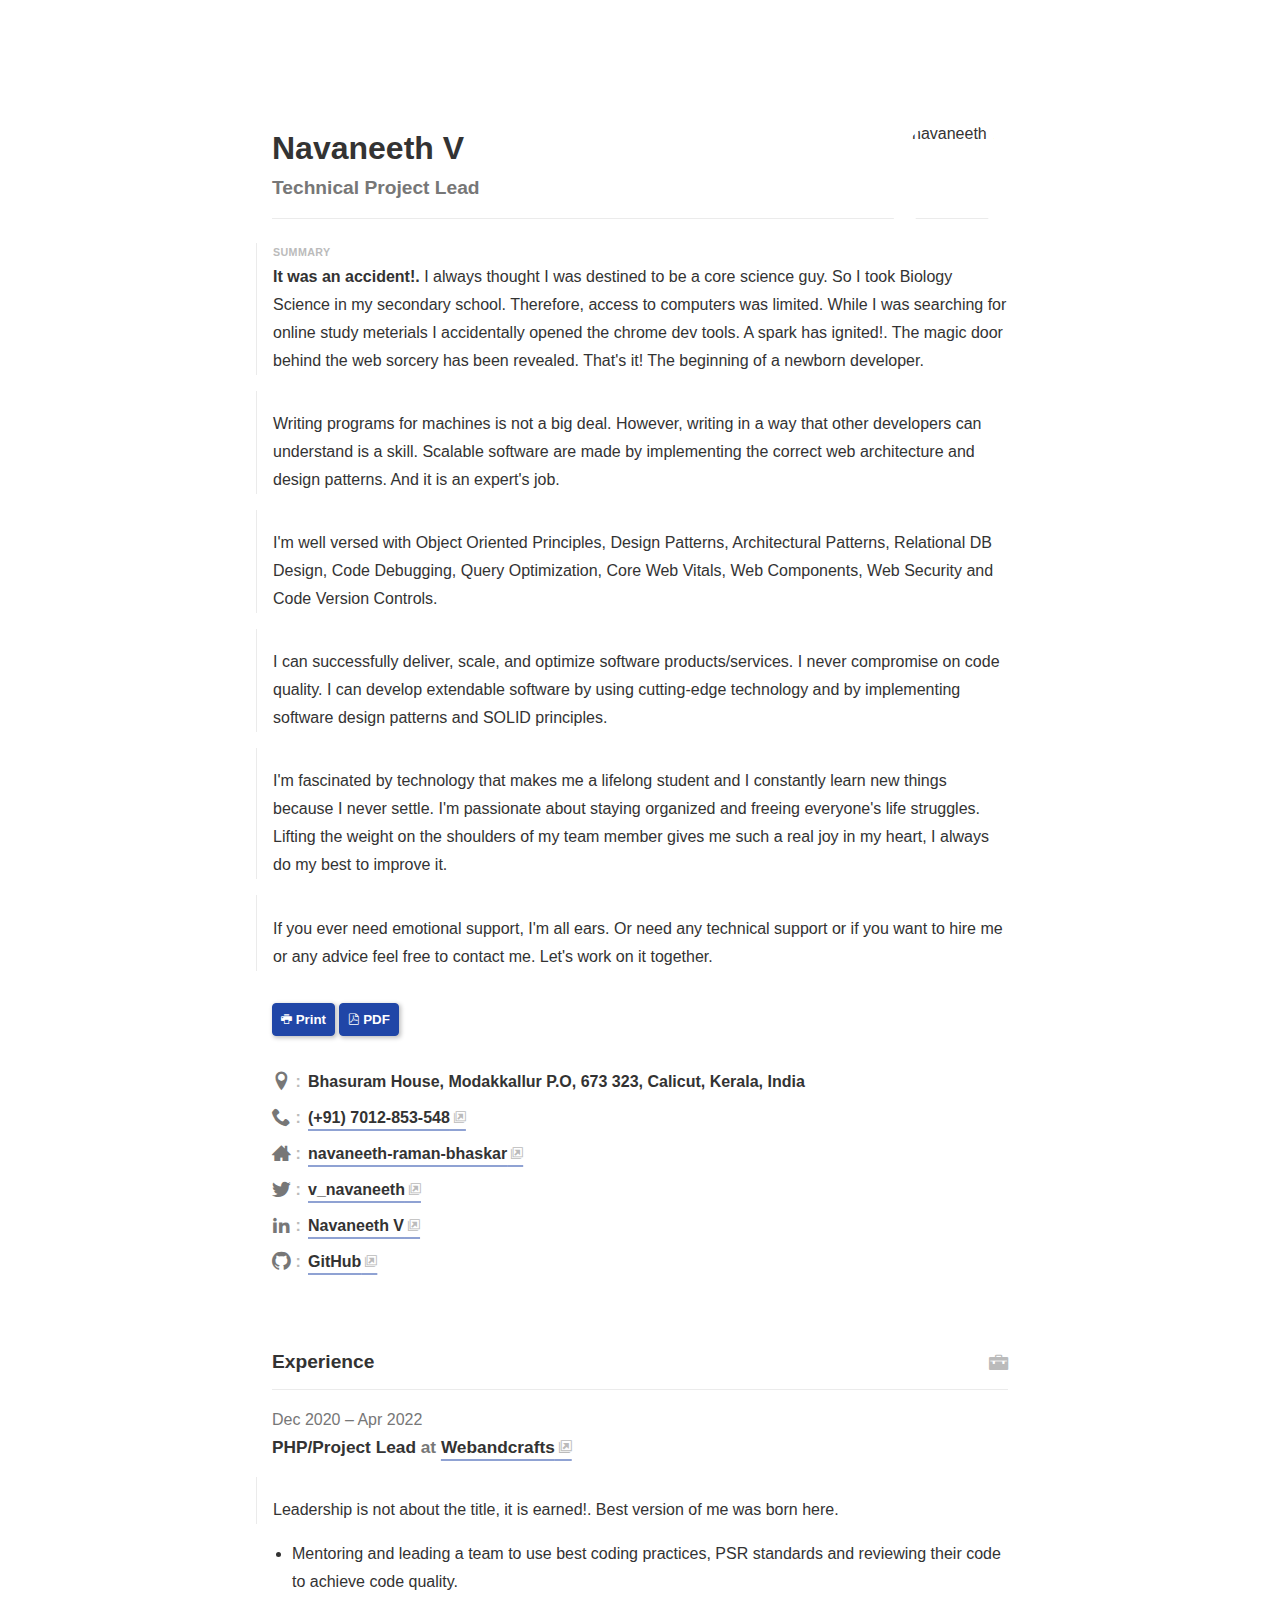
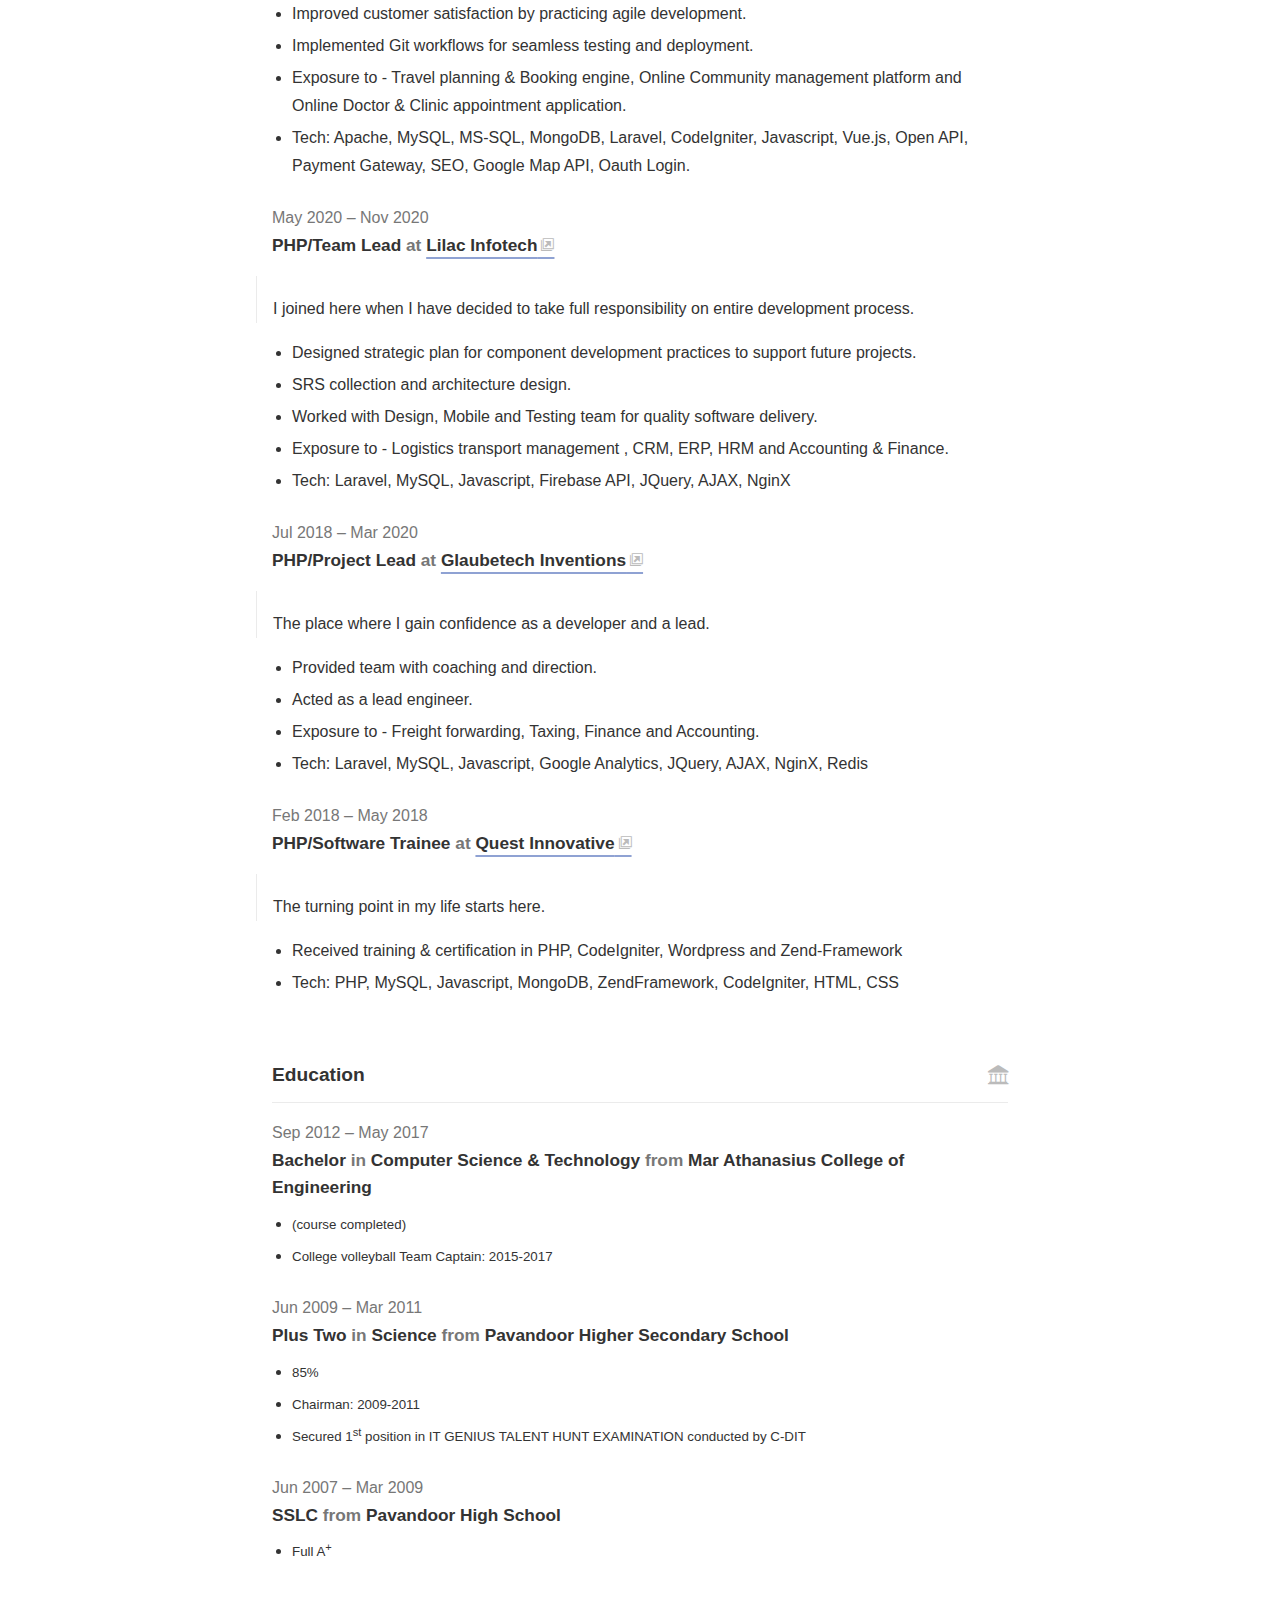
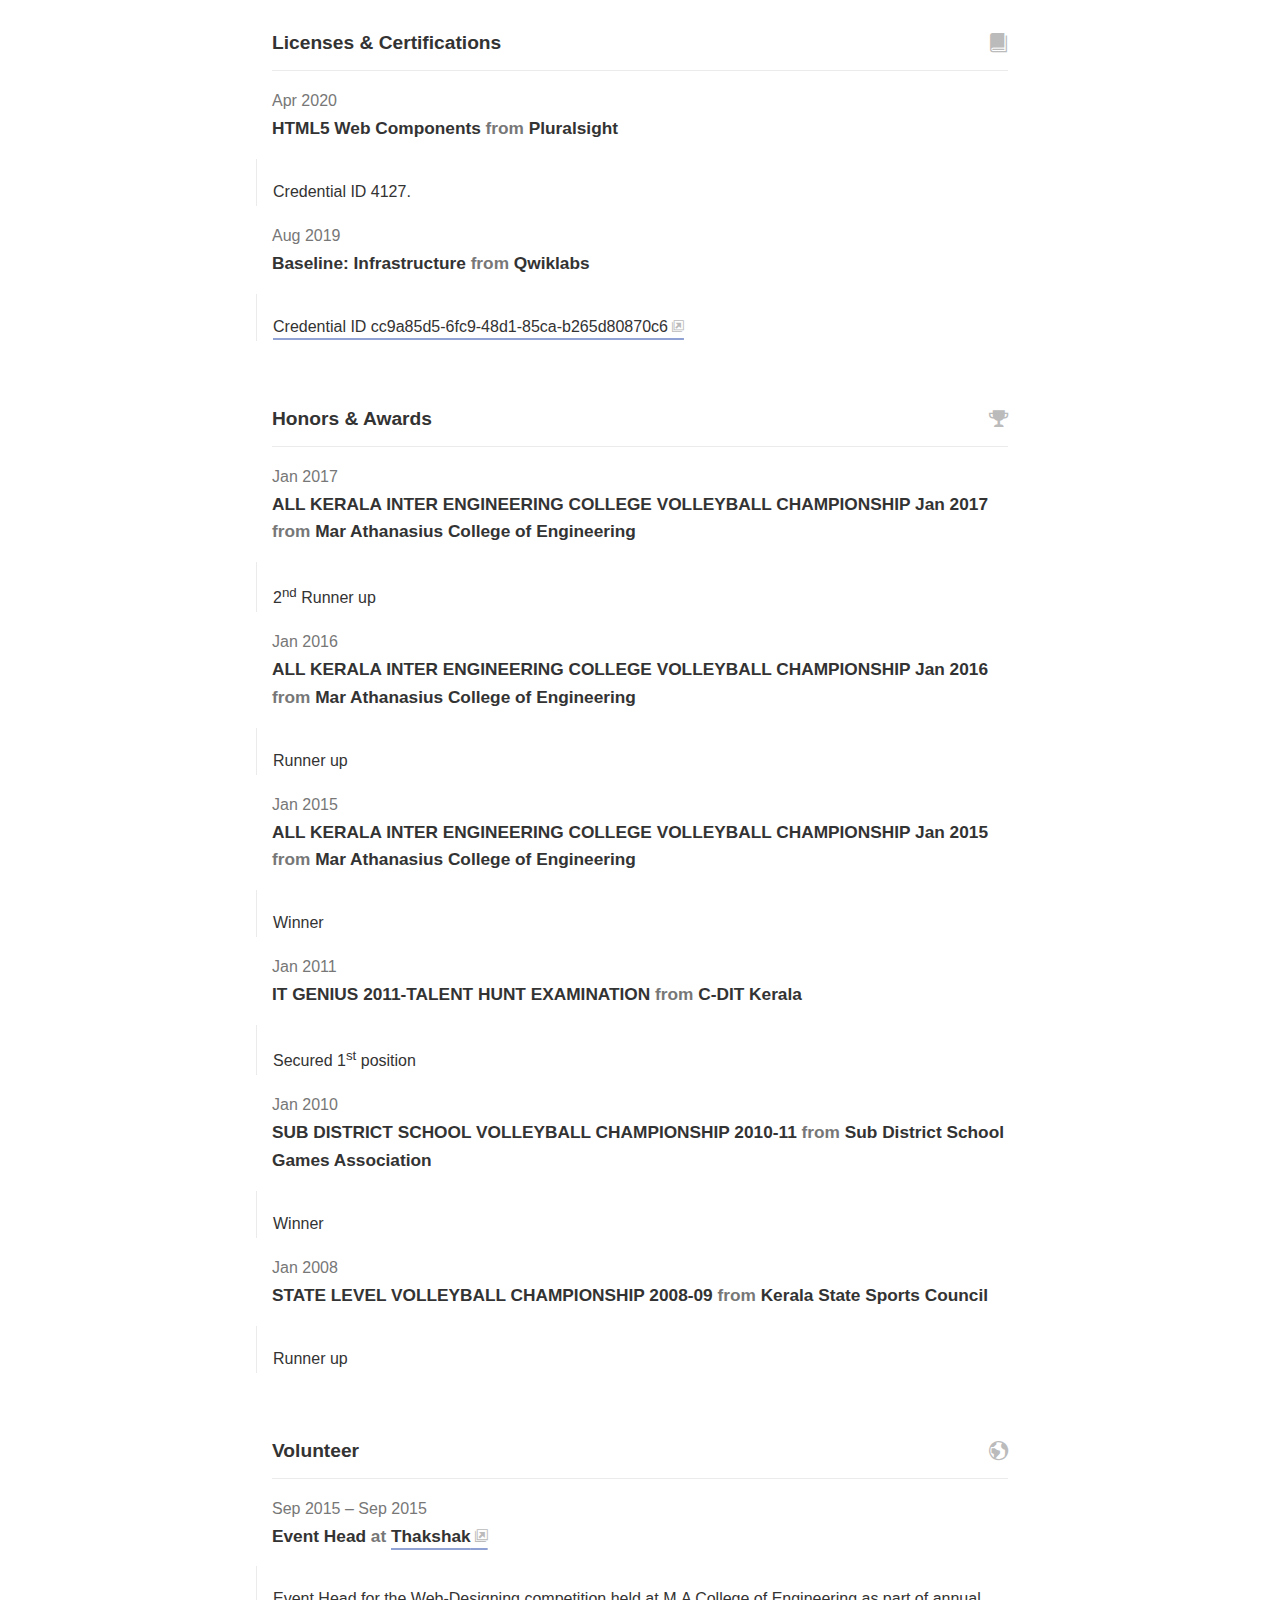
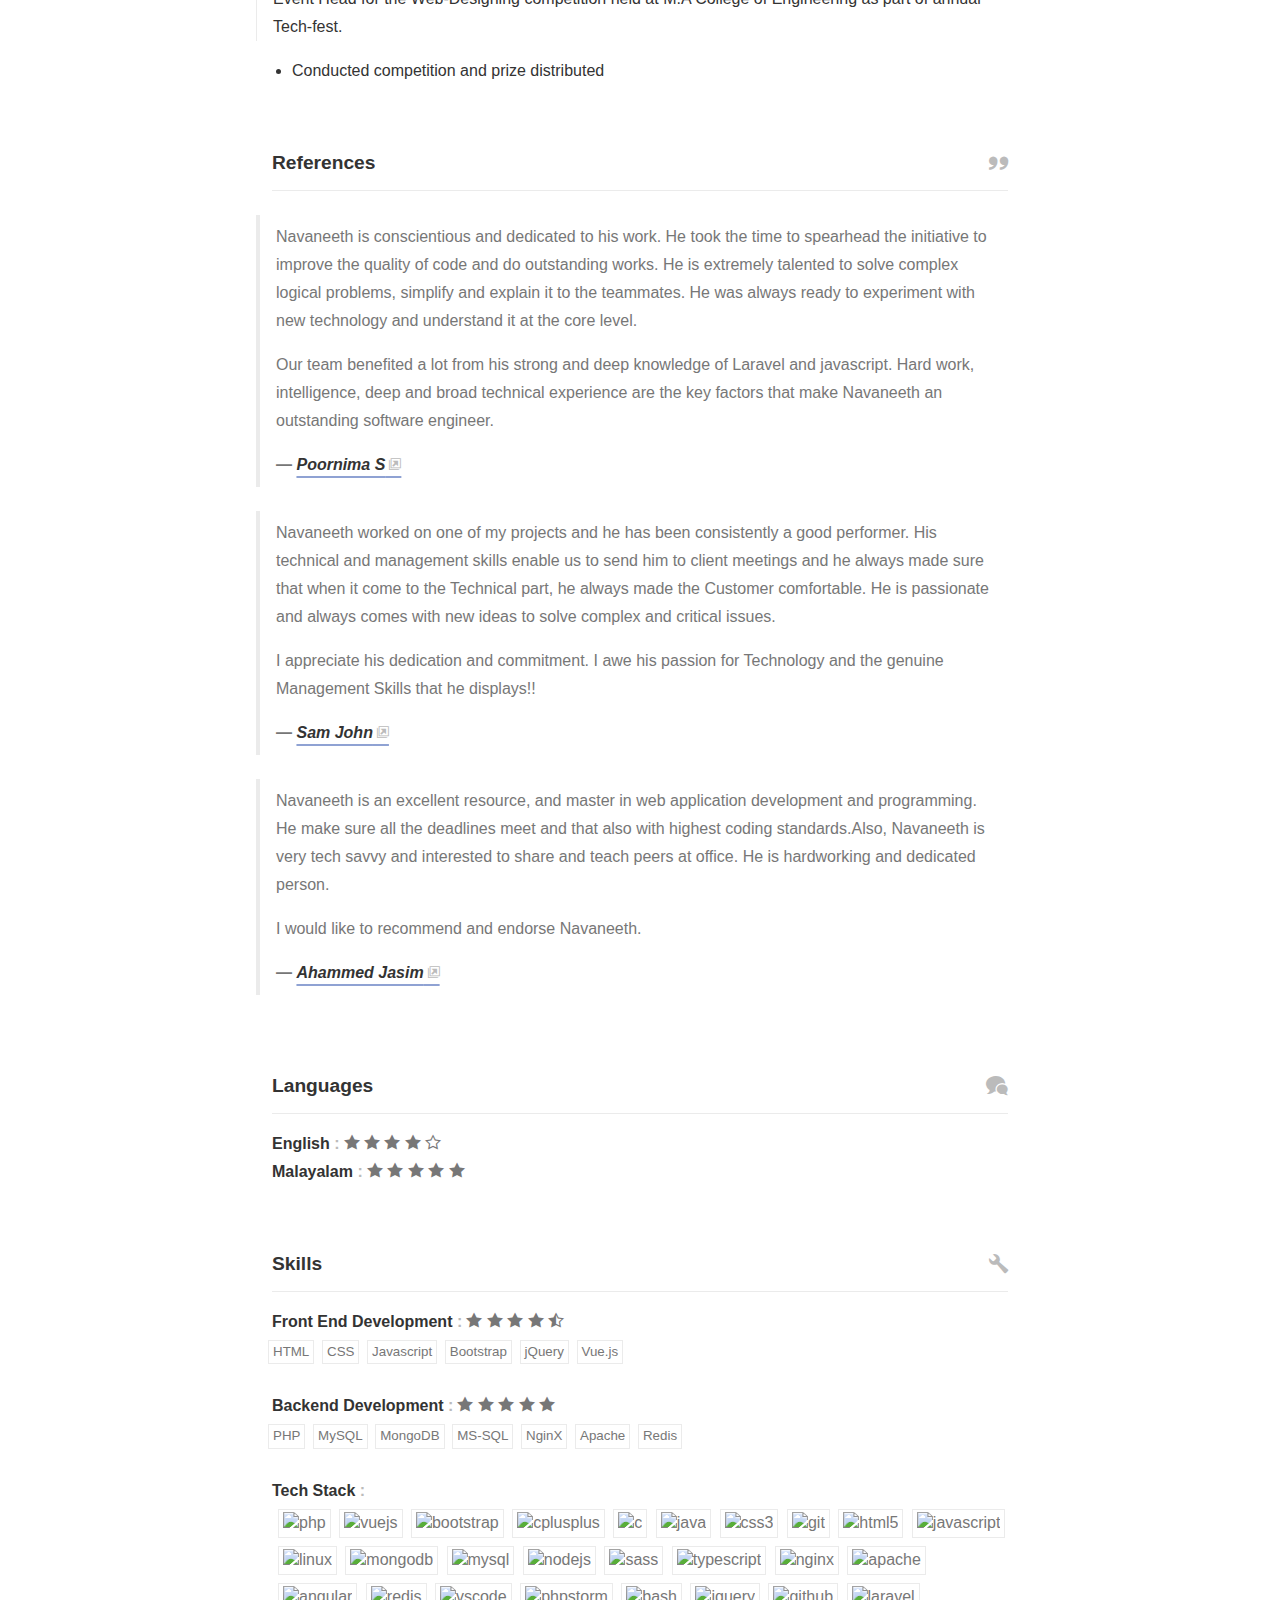
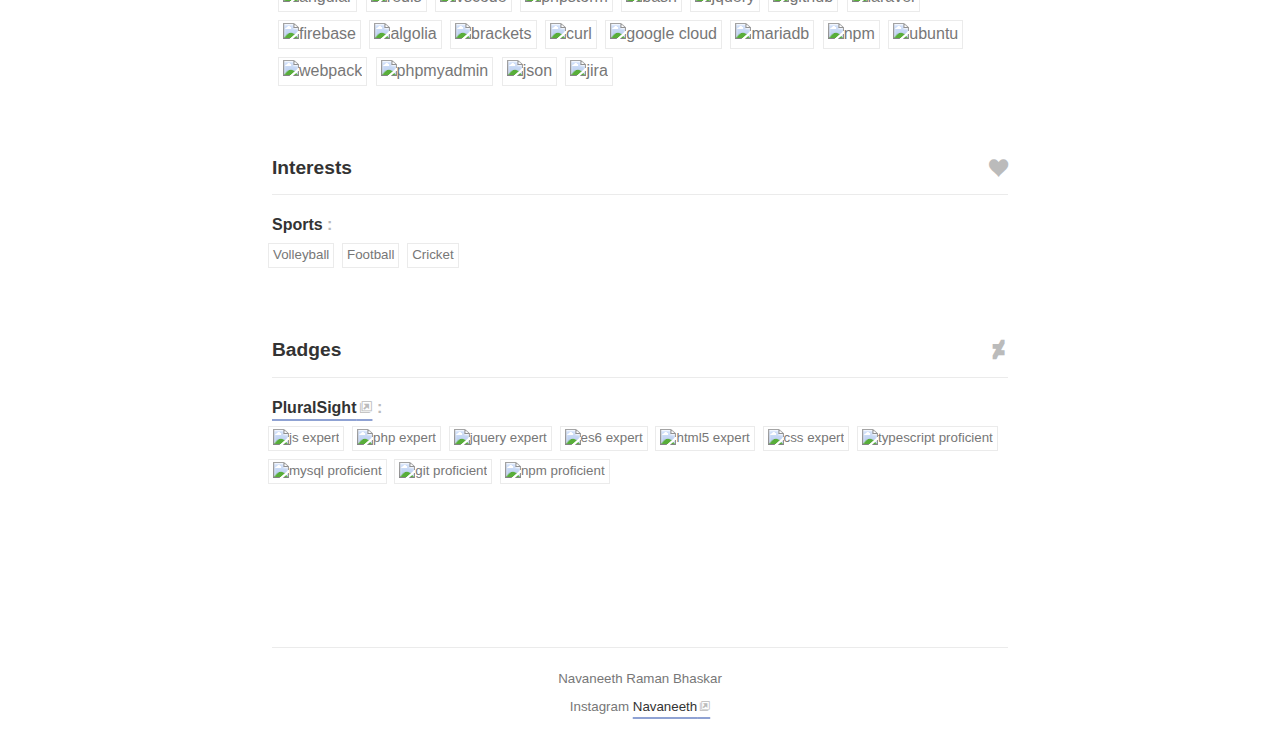
==== commit 3972e296: "Resume updated Honors and awards added license and certification added" ====
--- a/index.html
+++ b/index.html
@@ -13,34 +13,33 @@
     <article id="resume" class="page vcard h-card" role="article">
         <header>
             <h1 class="page-title fn p-name" property="name">Navaneeth V</h1>
-            <img src="./images/navaneeth.png"
+            <img src="./images/dp.jfif"
                  class="avatar photo u-photo"
                  alt="navaneeth v"
                  property="image" width="120"
                  height="120" loading="lazy">
-            <p class="h3 faded subline title p-job-title" property="jobTitle">Project Lead</p>
+            <p class="h3 faded subline title p-job-title" property="jobTitle">Technical Project Lead</p>
             <div class="hr pb0"></div>
         </header>
         <p class="note p-note" property="description">
             <strong> It was an accident!.</strong>
             I always thought I was destined to be a core science guy.
-            That’s why I took Biology Science in my secondary school. Therefore, access to computers was limited. And
-            that's when it happened; A spark has ignited at the moment I accidentally opened the chrome dev tools. The
-            magic door behind the web sorcery has been revealed.
-            That's it! The story of a newborn developer.
+            So I took Biology Science in my secondary school. Therefore, access to computers was limited. While I was searching for online study meterials
+            I accidentally opened the chrome dev tools. A spark has ignited!. The magic door behind the web sorcery has been revealed.
+            That's it! The beginning of a newborn developer.
         </p>
         <p class="note">
-            Writing programs for machines is not a big deal. However, the web
-            architecture needs to follow design patterns for easy maintenance and scaling.
+            Writing programs for machines is not a big deal. However, writing in a way that other developers can understand is a skill.
+            Scalable software are made by implementing the correct web architecture and design patterns. And it is an expert's job.
         </p>
         <p class="note">
-            I'm well versed with Object Oriented Principles & Patterns, Relational DB Design, Code Debugging & Query
-            Optimization, Core Web Vitals & Web Components and Code Version Controls.
+            I'm well versed with Object Oriented Principles, Design Patterns, Architectural Patterns, Relational DB Design, Code Debugging, Query
+            Optimization, Core Web Vitals, Web Components, Web Security and Code Version Controls.
         <p class="note">
             I can successfully deliver, scale, and optimize software products/services. I never compromise on code
             quality.
             I can develop extendable software by using cutting-edge technology and by implementing software design
-            patterns.
+            patterns and SOLID principles.
         </p>
         <p class="note">
             I'm fascinated by technology that makes me a lifelong student and I constantly learn new things because I
@@ -49,20 +48,17 @@
             shoulders of my team member gives me such a real joy in my heart, I always do my best to improve it.
         </p>
         <p class="note">
-            If you ever need emotional support, I'm all ears. Or need any technical support or any advice feel free to
+            If you ever need emotional support, I'm all ears. Or need any technical support or if you want to hire me or any advice feel free to
             contact me.
             Let's work on it together.
         </p>
         <div class="screen-only">
-            <button class="btn btn-sm btn-primary mt1" onclick="window.print()"><small class="icon-printer"></small>
-                Print
+            <button class="btn btn-sm btn-primary mt1" onclick="window.print()">
+                <small class="icon-printer"></small> Print
             </button>
-            <a href="" class="btn btn-sm btn-primary mt1"> <small class="icon-file-pdf"></small> PDF
+            <a href="./files/resume.pdf" class="btn btn-sm btn-primary mt1" download>
+                <small class="icon-file-pdf"></small> PDF
             </a>
-            <a type="text/directory" href="" class="btn btn-sm btn-primary no-mark-external mt1">
-                <small class="icon-user-plus"></small> vCard
-            </a>
-            <a href="" class="btn btn-sm btn-primary mt1" download=""> <small class="content-json"></small> JSON </a>
         </div>
         <div class="columns contact columns-break">
             <dl class="column column-3-5">
@@ -85,7 +81,7 @@
                 <dt class="faded"><span class="icon-home3" title="Website"></span> <span class="sr-only">Website</span>
                 </dt>
                 <dd class="bold">
-                    <a href="" class="external no-print-link url u-url" property="sameAs">https://navaneeth.com</a>
+                    <a href="https://navaneeth-raman-bhaskar.github.io" class="external no-print-link url u-url" property="sameAs">navaneeth-raman-bhaskar</a>
                 </dd>
             </dl>
             <dl class="column column-2-5">
@@ -116,8 +112,9 @@
                         <section>
                             <header class="" property="worksFor" typeof="Organization">
                                 <p class="faded">
-                                    <time datetime="2013-12-01T00:00:00+00:00">Dec 2020</time>
-                                    – <em>present</em>
+                                    <time datetime="2020-12-07T00:00:00+00:00">Dec 2020</time>
+                                    –
+                                    <time datetime="2022-04-29T00:00:00+00:00">Apr 2022</time>
                                 </p>
                                 <h3 class="h4 faded">
                                     <meta property="name">
@@ -125,11 +122,11 @@
                                     <a class="org p-org h-card " href="https://webandcrafts.com">Webandcrafts</a>
                                 </h3>
                             </header>
-                            <p class="note"> Lorem Ipsum description
+                            <p class="note"> Leadership is not about the title, it is earned!. Best version of me was born here.
                             </p>
                             <h4 class="sr-only">Highlights</h4>
                             <ul>
-                                <li>Mentoring and leading a team to use best coding practices and reviewing their code
+                                <li>Mentoring and leading a team to use best coding practices, PSR standards and reviewing their code
                                     to achieve code quality.
                                 </li>
                                 <li>Improved customer satisfaction by practicing agile development.</li>
@@ -137,17 +134,17 @@
                                 <li>Exposure to - Travel planning &amp; Booking engine, Online Community management
                                     platform and Online Doctor &amp; Clinic appointment application.
                                 </li>
-                                <li>Tech: MySQL, MS-SQL, MongoDB, Laravel, CodeIgniter, Javascript, Vue.js, Open API,
-                                    Payment Gateway.
+                                <li>Tech: Apache, MySQL, MS-SQL, MongoDB, Laravel, CodeIgniter, Javascript, Vue.js, Open API,
+                                    Payment Gateway, SEO, Google Map API, Oauth Login.
                                 </li>
                             </ul>
                         </section>
                         <section>
                             <header class="" property="worksFor" typeof="Organization">
                                 <p class="faded">
-                                    <time datetime="2013-12-01T00:00:00+00:00">May 2020</time>
+                                    <time datetime="2020-05-13T00:00:00+00:00">May 2020</time>
                                     –
-                                    <time datetime="2013-12-01T00:00:00+00:00">Nov 2020</time>
+                                    <time datetime="2020-11-30T00:00:00+00:00">Nov 2020</time>
                                 </p>
                                 <h3 class="h4 faded">
                                     <meta property="name">
@@ -155,7 +152,7 @@
                                     <a class="org p-org h-card " href="https://lilacinfotech.com">Lilac Infotech</a>
                                 </h3>
                             </header>
-                            <p class="note"> Lorem Ipsum description
+                            <p class="note"> I joined here when I have decided to take full responsibility on entire development process.
                             </p>
                             <h4 class="sr-only">Highlights</h4>
                             <ul>
@@ -167,37 +164,38 @@
                                 <li>Exposure to - Logistics transport management , CRM, ERP, HRM and Accounting &amp;
                                     Finance.
                                 </li>
-                                <li>Tech: JQuery, AJAX</li>
+                                <li>Tech: Laravel, MySQL, Javascript, Firebase API, JQuery, AJAX, NginX</li>
                             </ul>
                         </section>
                         <section>
                             <header class="" property="worksFor" typeof="Organization">
                                 <p class="faded">
-                                    <time datetime="2013-12-01T00:00:00+00:00">Jul 2018</time>
+                                    <time datetime="2018-07-30T00:00:00+00:00">Jul 2018</time>
                                     –
-                                    <time datetime="2013-12-01T00:00:00+00:00">Mar 2020</time>
+                                    <time datetime="2020-03-31T00:00:00+00:00">Mar 2020</time>
                                 </p>
                                 <h3 class="h4 faded">
                                     <meta property="name">
                                     <span class="bc">PHP/Project Lead</span> at
-                                    <a class="org p-org h-card " href="https://glaubetech.com">Glaubetech Inventions</a>
-                                </h3>
-                            </header>
-                            <p class="note"> Lorem Ipsum description
+                                    <a class="org p-org h-card " href="http://glaubetech.com">Glaubetech Inventions</a>
+                                </h3>
+                            </header>
+                            <p class="note"> The place where I gain confidence as a developer and a lead.
                             </p>
                             <h4 class="sr-only">Highlights</h4>
                             <ul>
                                 <li>Provided team with coaching and direction.</li>
                                 <li>Acted as a lead engineer.</li>
                                 <li>Exposure to - Freight forwarding, Taxing, Finance and Accounting.</li>
+                                <li>Tech: Laravel, MySQL, Javascript, Google Analytics, JQuery, AJAX, NginX, Redis</li>
                             </ul>
                         </section>
                         <section>
                             <header class="" property="worksFor" typeof="Organization">
                                 <p class="faded">
-                                    <time datetime="2013-12-01T00:00:00+00:00">Feb 2018</time>
+                                    <time datetime="2018-02-15T00:00:00+00:00">Feb 2018</time>
                                     –
-                                    <time datetime="2013-12-01T00:00:00+00:00">May 2018</time>
+                                    <time datetime="2018-05-31T00:00:00+00:00">May 2018</time>
                                 </p>
                                 <h3 class="h4 faded">
                                     <meta property="name">
@@ -205,51 +203,237 @@
                                     <a class="org p-org h-card " href="https://quest-global.com/">Quest Innovative</a>
                                 </h3>
                             </header>
-                            <p class="note"> Lorem Ipsum description
+                            <p class="note"> The turning point in my life starts here.
                             </p>
                             <h4 class="sr-only">Highlights</h4>
                             <ul>
                                 <li>Received training &amp; certification in PHP, CodeIgniter, Wordpress and
                                     Zend-Framework
                                 </li>
+                                <li>Tech: PHP, MySQL, Javascript, MongoDB, ZendFramework, CodeIgniter, HTML, CSS</li>
                             </ul>
                         </section>
                     </div>
                 </section>
                 <section>
-                    <div class="npb"><h2 id="education" class="h3 hr-bottom"> Education <span
-                            class="symbol icon-library"></span> <a href="#education" class="permalink">
-                        <span class="sr-only">Permalink</span> <span class="content-hash"></span> </a>
-                    </h2>
-                        <section>
-                            <header class="">
-                                <p class="faded">
-                                    <time datetime="2011-06-01T00:00:00+00:00">Sep 2012</time>
+                    <div class="npb">
+                        <h2 id="education" class="h3 hr-bottom"> Education
+                            <span class="symbol icon-library"></span>
+                            <a href="#education" class="permalink">
+                                <span class="sr-only">Permalink</span> <span class="content-hash"></span>
+                            </a>
+                        </h2>
+                        <section>
+                            <header>
+                                <p class="faded">
+                                    <time datetime="2012-09-03T00:00:00+00:00">Sep 2012</time>
                                     –
-                                    <time datetime="2014-01-01T00:00:00+00:00">May 2017</time>
+                                    <time datetime="2017-05-31T00:00:00+00:00">May 2017</time>
                                 </p>
                                 <h3 class="h4 faded" property="alumniOf" typeof="EducationalOrganization">
-                                    <span class="bc">Bachelor</span> in <span
-                                        class="bc">Computer Science & Technology</span>
+                                    <span class="bc">Bachelor</span> in <span class="bc">Computer Science & Technology</span>
                                     from <span class="bc" property="name">Mar Athanasius College of Engineering</span>
-                                    <small>(course completed)</small>
                                 </h3>
                             </header>
                             <h4 class="sr-only">Events</h4>
                             <ul>
-                                <li><strong>Event Head </strong>for the <strong>Web-Designing </strong>competition held
-                                    at M.A College of Engineering as part of annual Tech-fest in 2015
-                                </li>
-                                <li>College volleyball <strong>Team Captain </strong>in 2015-16 and in 2016-17</li>
-                                <li>Secured<strong> 1st </strong>position in the <strong>All Kerala Inter Engineering
-                                    College Volleyball Championship </strong>in 2015,<strong> 2nd </strong>position in
-                                    2016 and <strong>3rd </strong>position in 2017
-                                </li>
+                                <li><small>(course completed)</small></li>
+                                <li><small>College volleyball Team Captain: 2015-2017</small></li>
+                            </ul>
+                        </section>
+                        <section>
+                            <header>
+                                <p class="faded">
+                                    <time datetime="2009-06-01T00:00:00+00:00">Jun 2009</time>
+                                    –
+                                    <time datetime="2011-03-31T00:00:00+00:00">Mar 2011</time>
+                                </p>
+                                <h3 class="h4 faded" property="alumniOf" typeof="EducationalOrganization">
+                                    <span class="bc">Plus Two</span> in <span class="bc">Science</span>
+                                    from <span class="bc" property="name">Pavandoor Higher Secondary School</span>
+                                </h3>
+                            </header>
+                            <h4 class="sr-only">Events</h4>
+                            <ul>
+                                <li><small>85%</small></li>
+                                <li><small>Chairman: 2009-2011</small></li>
+                                <li>
+                                    <small>
+                                        Secured 1<sup>st</sup> position in IT GENIUS TALENT HUNT EXAMINATION conducted
+                                        by C-DIT
+                                    </small>
+                                </li>
+                            </ul>
+                        </section>
+                        <section>
+                            <header>
+                                <p class="faded">
+                                    <time datetime="2007-06-01T00:00:00+00:00">Jun 2007</time>
+                                    –
+                                    <time datetime="2009-03-31T00:00:00+00:00">Mar 2009</time>
+                                </p>
+                                <h3 class="h4 faded" property="alumniOf" typeof="EducationalOrganization">
+                                    <span class="bc">SSLC</span>
+                                    from <span class="bc" property="name">Pavandoor High School</span>
+                                </h3>
+                            </header>
+                            <h4 class="sr-only">Events</h4>
+                            <ul>
+                                <li><small>Full A<sup>+</sup></small></li>
                             </ul>
                         </section>
                     </div>
                 </section>
+                <section>
+                    <div class="npb">
+                        <h2 id="license" class="h3 hr-bottom"> Licenses & Certifications
+                            <span class="symbol icon-book"></span>
+                            <a href="#license" class="permalink">
+                                <span class="sr-only">Permalink</span> <span class="content-hash"></span>
+                            </a>
+                        </h2>
+                        <section>
+                            <header>
+                                <p class="faded">
+                                    <time datetime="2020-04-01T00:00:00+00:00">Apr 2020</time>
+                                </p>
+                                <h3 class="h4 faded" property="award">
+                                    <span class="bc">HTML5 Web Components</span> from <span class="bc">Pluralsight</span>
+                                </h3>
+                            </header>
+                            <p class="note">Credential ID 4127.</p>
+                        </section>
+                        <section>
+                            <header>
+                                <p class="faded">
+                                    <time datetime="2019-08-01T00:00:00+00:00">Aug 2019</time>
+                                </p>
+                                <h3 class="h4 faded" property="award">
+                                    <span class="bc">Baseline: Infrastructure</span> from <span class="bc">Qwiklabs</span>
+                                </h3>
+                            </header>
+                            <p class="note">
+                                <a href="https://www.qwiklabs.com/public_profiles/cc9a85d5-6fc9-48d1-85ca-b265d80870c6">Credential ID cc9a85d5-6fc9-48d1-85ca-b265d80870c6</a>
+                            </p>
+                        </section>
+                    </div>
+                </section>
+                <section>
+                    <div class="npb">
+                        <h2 id="awards" class="h3 hr-bottom"> Honors & Awards
+                            <span class="symbol icon-trophy"></span>
+                            <a href="#awards" class="permalink">
+                                <span class="sr-only">Permalink</span> <span class="content-hash"></span>
+                            </a>
+                        </h2>
+                        <section>
+                            <header>
+                                <p class="faded">
+                                    <time datetime="2017-01-01T00:00:00+00:00">Jan 2017</time>
+                                </p>
+                                <h3 class="h4 faded" property="award">
+                                    <span class="bc">ALL KERALA INTER ENGINEERING COLLEGE VOLLEYBALL CHAMPIONSHIP Jan 2017</span> from <span class="bc">Mar Athanasius College of Engineering</span>
+                                </h3>
+                            </header>
+                            <p class="note">
+                                2<sup>nd</sup> Runner up
+                            </p>
+                        </section>
+                        <section>
+                            <header>
+                                <p class="faded">
+                                    <time datetime="2016-01-01T00:00:00+00:00">Jan 2016</time>
+                                </p>
+                                <h3 class="h4 faded" property="award">
+                                    <span class="bc">ALL KERALA INTER ENGINEERING COLLEGE VOLLEYBALL CHAMPIONSHIP Jan 2016</span> from <span class="bc">Mar Athanasius College of Engineering</span>
+                                </h3>
+                            </header>
+                            <p class="note">
+                                Runner up
+                            </p>
+                        </section>
+                        <section>
+                            <header>
+                                <p class="faded">
+                                    <time datetime="2015-01-01T00:00:00+00:00">Jan 2015</time>
+                                </p>
+                                <h3 class="h4 faded" property="award">
+                                    <span class="bc">ALL KERALA INTER ENGINEERING COLLEGE VOLLEYBALL CHAMPIONSHIP Jan 2015</span> from <span class="bc">Mar Athanasius College of Engineering</span>
+                                </h3>
+                            </header>
+                            <p class="note">
+                                Winner
+                            </p>
+                        </section>
 
+                        <section>
+                            <header>
+                                <p class="faded">
+                                    <time datetime="2011-01-01T00:00:00+00:00">Jan 2011</time>
+                                </p>
+                                <h3 class="h4 faded" property="award">
+                                    <span class="bc">IT GENIUS 2011-TALENT HUNT EXAMINATION</span> from <span class="bc">C-DIT Kerala</span>
+                                </h3>
+                            </header>
+                            <p class="note">
+                                Secured 1<sup>st</sup> position
+                            </p>
+                        </section>
+                        <section>
+                            <header>
+                                <p class="faded">
+                                    <time datetime="2010-01-01T00:00:00+00:00">Jan 2010</time>
+                                </p>
+                                <h3 class="h4 faded" property="award">
+                                    <span class="bc">SUB DISTRICT SCHOOL VOLLEYBALL CHAMPIONSHIP 2010-11</span> from <span class="bc">Sub District School Games Association</span>
+                                </h3>
+                            </header>
+                            <p class="note">
+                                Winner
+                            </p>
+                        </section>
+                        <section>
+                            <header>
+                                <p class="faded">
+                                    <time datetime="2008-01-01T00:00:00+00:00">Jan 2008</time>
+                                </p>
+                                <h3 class="h4 faded" property="award">
+                                    <span class="bc">STATE LEVEL VOLLEYBALL CHAMPIONSHIP 2008-09</span> from <span class="bc">Kerala State Sports Council</span>
+                                </h3>
+                            </header>
+                            <p class="note">
+                                Runner up
+                            </p>
+                        </section>
+                    </div>
+                </section>
+                <section>
+                    <div class="npb">
+                        <h2 id="volunteer" class="h3 hr-bottom"> Volunteer
+                            <span class="symbol icon-earth"></span>
+                            <a href="#volunteer" class="permalink">
+                                <span class="sr-only">Permalink</span> <span class="content-hash"></span>
+                            </a>
+                        </h2>
+                        <section class="no-page-break">
+                            <header>
+                                <p class="faded">
+                                    <time datetime="2015-09-15T00:00:00+00:00">Sep 2015</time>
+                                    –
+                                    <time datetime="2015-09-17T00:00:00+00:00">Sep 2015</time>
+                                </p>
+                                <h3 class="h4 faded"><span class="bc">Event Head</span> at
+                                    <a class=" " href="https://thakshak15.com/">Thakshak</a>
+                                </h3>
+                            </header>
+                            <p class="note"> Event Head for the Web-Designing competition held at M.A College of Engineering as part of annual Tech-fest.</p>
+                            <h4 class="sr-only">Highlights</h4>
+                            <ul>
+                                <li>Conducted competition and prize distributed</li>
+                            </ul>
+                        </section>
+                    </div>
+                </section>
                 <section>
                     <div class="npb">
                         <h2 id="references" class="h3 hr-bottom"> References
@@ -271,7 +455,7 @@
                                 make
                                 Navaneeth an outstanding software engineer.
                             </p>
-                            <footer>— <cite>Poornima S</cite></footer>
+                            <footer>— <cite><a href="https://www.linkedin.com/in/poornima-s-350704130/">Poornima S</a></cite></footer>
                         </blockquote>
                         <blockquote class="reference">
                             <p>
@@ -285,7 +469,7 @@
                                 I appreciate his dedication and commitment. I awe his passion for Technology and the
                                 genuine Management Skills that he displays!!
                             </p>
-                            <footer>— <cite>Sam John</cite></footer>
+                            <footer>— <cite><a href="https://www.linkedin.com/in/samjohn101/">Sam John</a></cite></footer>
                         </blockquote>
                         <blockquote class="reference">
                             <p>
@@ -297,7 +481,7 @@
                             <p>
                                 I would like to recommend and endorse Navaneeth.
                             </p>
-                            <footer>— <cite>Ahammed Jasim</cite></footer>
+                            <footer>— <cite><a href="https://www.linkedin.com/in/ahammed-jasim/">Ahammed Jasim</a></cite></footer>
                         </blockquote>
                     </div>
                 </section>
@@ -311,9 +495,26 @@
                     <dl class="skills">
                         <dt class="fl">English</dt>
                         <dd class="faded clearafter">
-                            <div class="fr"><span class="sr-only">Fluency:</span>
+                            <div class="fr">
+                                <span class="sr-only">Fluency:</span>
+                                <span class="help" title="Native speaker">
+                                    <span class="sr-only">Professional efficiency</span>
+                                    <span class="icon-star-full"></span>
+                                    <span class="icon-star-full"></span>
+                                    <span class="icon-star-full"></span>
+                                    <span class="icon-star-full"></span>
+                                    <span class="icon-star-empty"></span>
+                                </span>
+                            </div>
+                        </dd>
+                        <dt class="fl">Malayalam</dt>
+                        <dd class="faded clearafter">
+                            <div class="fr">
+                                <span class="sr-only">Fluency:</span>
                                 <span class="help" title="Native speaker">
                                     <span class="sr-only">Native speaker</span>
+                                    <span class="icon-star-full"></span>
+                                    <span class="icon-star-full"></span>
                                     <span class="icon-star-full"></span>
                                     <span class="icon-star-full"></span>
                                     <span class="icon-star-full"></span>
@@ -346,6 +547,9 @@
                                     <li class="tag">HTML</li>
                                     <li class="tag">CSS</li>
                                     <li class="tag">Javascript</li>
+                                    <li class="tag">Bootstrap</li>
+                                    <li class="tag">jQuery</li>
+                                    <li class="tag">Vue.js</li>
                                 </ul>
                             </div>
                         </dd>
@@ -366,6 +570,10 @@
                                     <li class="tag">PHP</li>
                                     <li class="tag">MySQL</li>
                                     <li class="tag">MongoDB</li>
+                                    <li class="tag">MS-SQL</li>
+                                    <li class="tag">NginX</li>
+                                    <li class="tag">Apache</li>
+                                    <li class="tag">Redis</li>
                                 </ul>
                             </div>
                         </dd>
@@ -590,47 +798,44 @@
                         <dd><span class="sr-only">Keywords:</span>
                             <ul class="tags">
                                 <li class="tag">
-                                    <img src="https://media-exp1.licdn.com/dms/image/sync/C5627AQGlQzgKgESgew/articleshare-shrink_800/0/1648138487872?e=1649095200&v=beta&t=Q-Z5I2Zbj08GPF0hVjqSzsvCoNsaqlNsPMc3s400exo"
+                                    <img src="https://media-exp1.licdn.com/dms/image/sync/C4D27AQEFbXs62n-YxA/articleshare-shrink_800/0/1650529929197?e=2147483647&v=beta&t=CJrMjBar2ix6NU8FDBC3yHlwA4yFXDkyo_P-FhPXdrU"
                                          alt="js expert">
                                 </li>
                                 <li class="tag">
-                                    <img src="https://media-exp1.licdn.com/dms/image/sync/C5627AQH5qDlwZaNQLQ/articleshare-shrink_800/0/1648799894634?e=1649098800&v=beta&t=Ys3r2p9rg3aNa_RIdx5qNR-2cjfqxN5EuuF3Okh-y3M"
+                                    <img src="https://media-exp1.licdn.com/dms/image/sync/C4D27AQFPa4fyJiI7PA/articleshare-shrink_800/0/1650530160075?e=2147483647&v=beta&t=xI7XZLSGNgPtxmjCT_EYxe32IC-bXNp4CVv5srG2Ig0"
                                          alt="php expert">
                                 </li>
                                 <li class="tag">
-                                    <img src="https://media-exp1.licdn.com/dms/image/sync/C5627AQGtg5l0S__xwA/articleshare-shrink_800/0/1647834590199?e=1649098800&v=beta&t=LfvSXxDncA9JMv5FilTYUfX0kEN_FjDN1s_ckWn1-yU"
+                                    <img src="https://media-exp1.licdn.com/dms/image/sync/C4D27AQFwqacqAV6kHw/articleshare-shrink_800/0/1650530226267?e=2147483647&v=beta&t=GWACjmktFmk5feu186ARpl0f39KuC2vZV7nyENCsU74"
                                          alt="jquery expert">
                                 </li>
                                 <li class="tag">
-                                    <img src="https://media-exp1.licdn.com/dms/image/sync/C5627AQEzJinsxwmH8A/articleshare-shrink_800/0/1647834590111?e=1649098800&v=beta&t=govx7T7bCWPnXqs-LJOJWKBsap1Hr_LYnrVjP7sDIAk"
+                                    <img src="https://media-exp1.licdn.com/dms/image/sync/C4D27AQGh222QdfIbSg/articleshare-shrink_800/0/1650530279388?e=2147483647&v=beta&t=qOchjkz0aGirdsDs4y7LBRfOAh3J9EUUcIOei_8isF0"
                                          alt="es6 expert">
                                 </li>
                                 <li class="tag">
-                                    <img src="https://media-exp1.licdn.com/dms/image/sync/C5127AQF6fsA-ngt2_w/articleshare-shrink_800/0/1648799894706?e=1649098800&v=beta&t=Rv-MDnHl0nTJdhyeODht2wJmRZWO0qHpDma3Wt51334"
+                                    <img src="https://media-exp1.licdn.com/dms/image/sync/C4D27AQGaNzvJxsEv1w/articleshare-shrink_800/0/1650530356739?e=2147483647&v=beta&t=aNNP-BAtl7SO_bB7zEYTZ-SAKVALpReOka86CfUkbG0"
                                          alt="html5 expert">
                                 </li>
                                 <li class="tag">
-                                    <img src="https://media-exp1.licdn.com/dms/image/sync/C5127AQEOfWgndCQhzQ/articleshare-shrink_800/0/1647621192707?e=1649098800&v=beta&t=xDxpJdQPeZEU7N8yb4hyOpMSKNHNufvaMPIMC2icDjs"
+                                    <img src="https://media-exp1.licdn.com/dms/image/sync/C4D27AQEE8vOLJrzaqA/articleshare-shrink_800/0/1650530405676?e=2147483647&v=beta&t=7Sx8mWmB6mANOpp6X2EDxHdP-Z69WMnBhQMDMzLbpxQ"
                                          alt="css expert">
                                 </li>
                                 <li class="tag">
-                                    <img src="https://media-exp1.licdn.com/dms/image/sync/C5627AQGhgNf8w06XQQ/articleshare-shrink_800/0/1647834590174?e=1649098800&v=beta&t=GdiBmW48OExbp_O4dnbUdVuooiew1Yz3LRlYlJt-RN4"
+                                    <img src="https://media-exp1.licdn.com/dms/image/sync/C4D27AQExIiNY9X-M0w/articleshare-shrink_800/0/1650530537762?e=2147483647&v=beta&t=dmJW68HeeXLWHJWZbvBPT6_2HQxL49TVtynWKahlbCI"
                                          alt="typescript proficient">
                                 </li>
                                 <li class="tag">
-                                    <img src="https://media-exp1.licdn.com/dms/image/sync/C5627AQEJ5aj6cdwyaw/articleshare-shrink_800/0/1649011300062?e=1649098800&v=beta&t=ItvvJ2_LkXiELaYJA4auoFY1xULOYopPPSFJKL1PLKg"
+                                    <img src="https://media-exp1.licdn.com/dms/image/sync/C4D27AQEcbzGhB6-pZA/articleshare-shrink_800/0/1650530591222?e=2147483647&v=beta&t=ws_PbjKjuHGSuOId6JqrGBWS9X_E7RAc07L9zAOUEyU"
                                          alt="mysql proficient">
                                 </li>
                                 <li class="tag">
-                                    <img src="https://media-exp1.licdn.com/dms/image/sync/C5627AQHSzgugzatJvw/articleshare-shrink_800/0/1649011502490?e=1649098800&v=beta&t=jsimfb9uPd6DvrjujVQaweHnNbG_8VddmPB7AaoakoY"
+                                    <img src="https://media-exp1.licdn.com/dms/image/sync/C4D27AQGXi7PA2RWTGQ/articleshare-shrink_800/0/1650530713886?e=2147483647&v=beta&t=XNieBwGCch5vTZWNuCvlI0lTfjSHNFM6xFyFsxzWG30"
                                          alt="git proficient">
                                 </li>
                                 <li class="tag">
-                                    <img src="https://media-exp1.licdn.com/dms/image/sync/C5627AQHGhVKRFTSZtA/articleshare-shrink_800/0/1649011580027?e=1649098800&v=beta&t=kGBlp-vrq3kFYmMHi2LPiD5A-nt4f9kTl2iBDWc9lyY"
+                                    <img src="https://media-exp1.licdn.com/dms/image/sync/C4D27AQG0NpZDR8ASYQ/articleshare-shrink_800/0/1650530632004?e=2147483647&v=beta&t=QKe1DSwQfEOf4uczB8KTqn0xcMLF4F7W-LGdLUP8-7Y"
                                          alt="npm proficient">
-                                </li>
-                                <li class="tag">
-                                    <img src="" alt="">
                                 </li>
 
                             </ul>
@@ -643,16 +848,7 @@
     <footer class="content" role="contentinfo">
         <hr>
         <p><small class="copyright">Navaneeth Raman Bhaskar </small></p>
-        <nav class="legal">
-            <small> <a class="heading flip-title" href="/LICENSE/">HI</a>
-                |
-                <a class="heading flip-title" href="/NOTICE/">Hey</a>
-                |
-                <a class="heading flip-title" href="/CHANGELOG/">Hello</a>
-            </small>
-        </nav>
-        <p><small>Powered by <a class="external"
-                                href="https://github.com/navaneeth-raman-bhaskar/">Navaneeth</a></small></p>
+        <p><small>Instagram <a class="external" href="https://instagram.com/navaneeth_raman_bhaskar/">Navaneeth</a></small></p>
         <hr class="sr-only">
     </footer>
 </main>
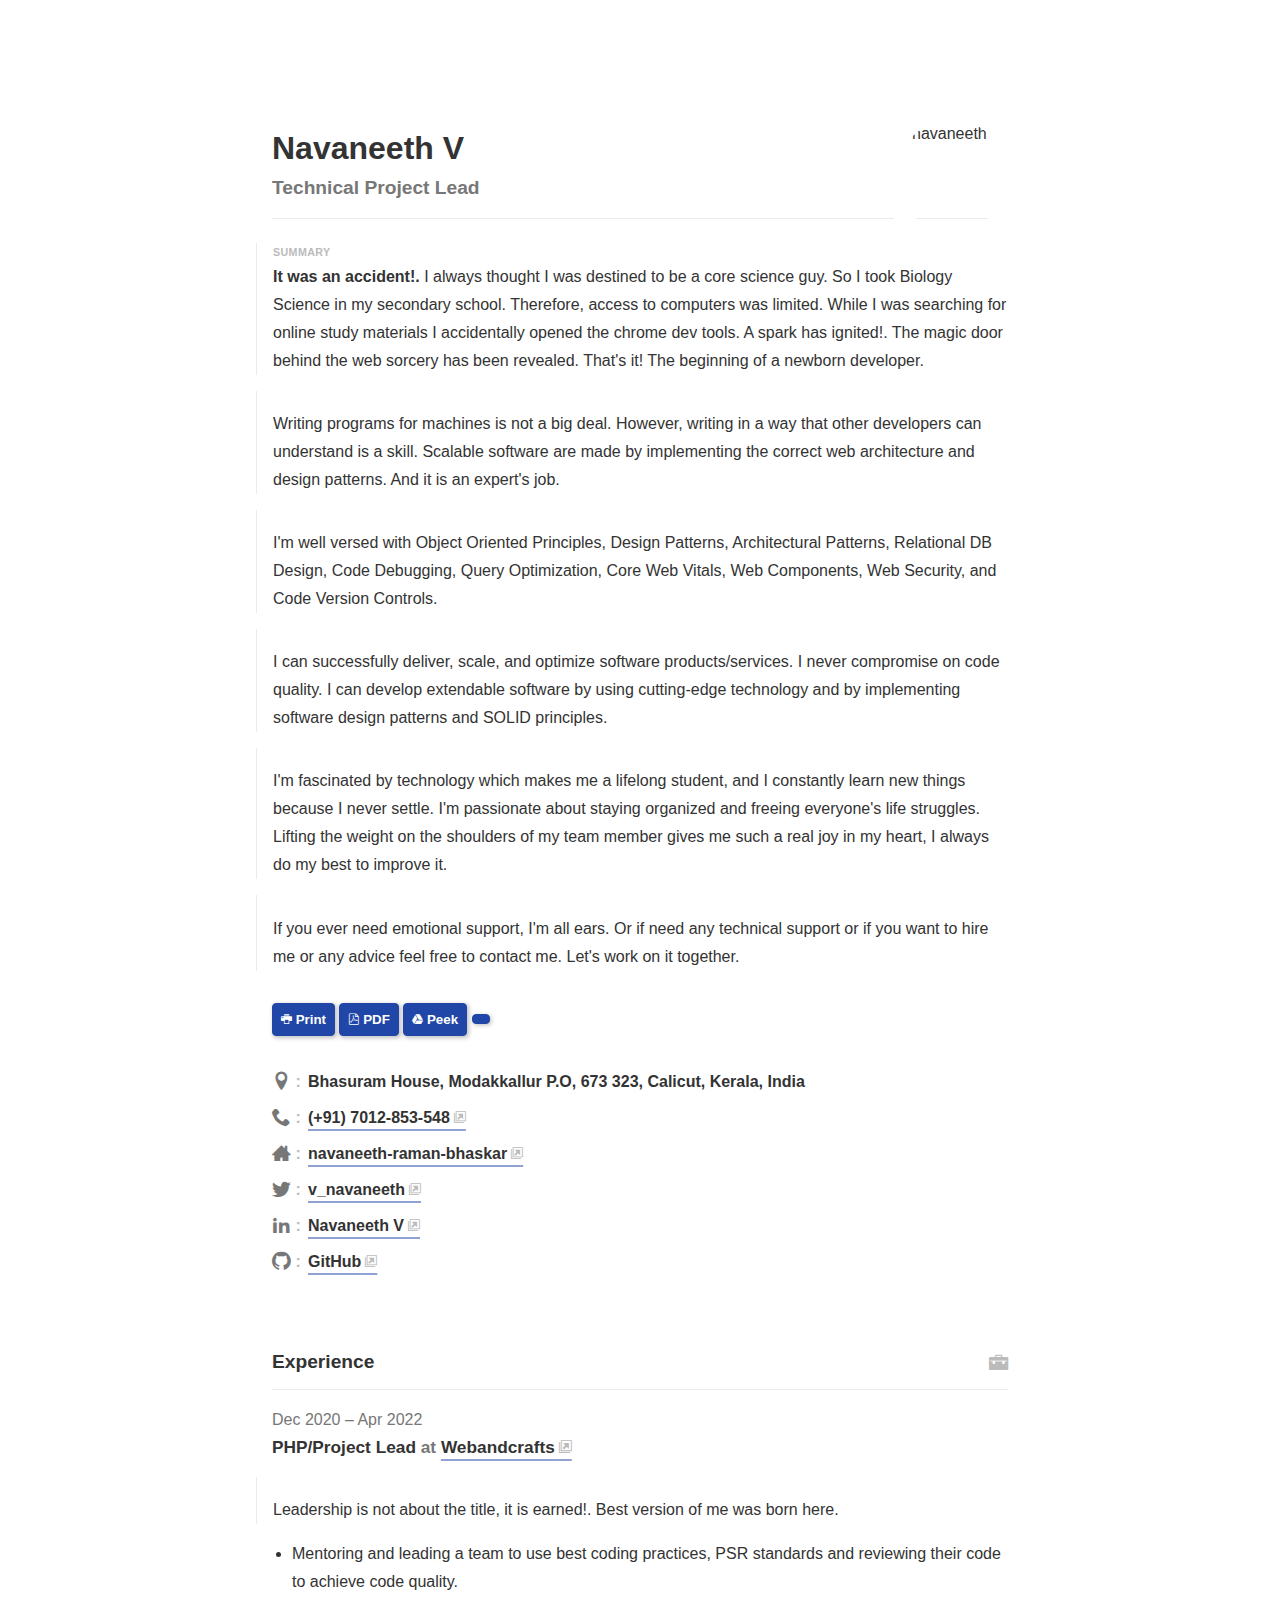
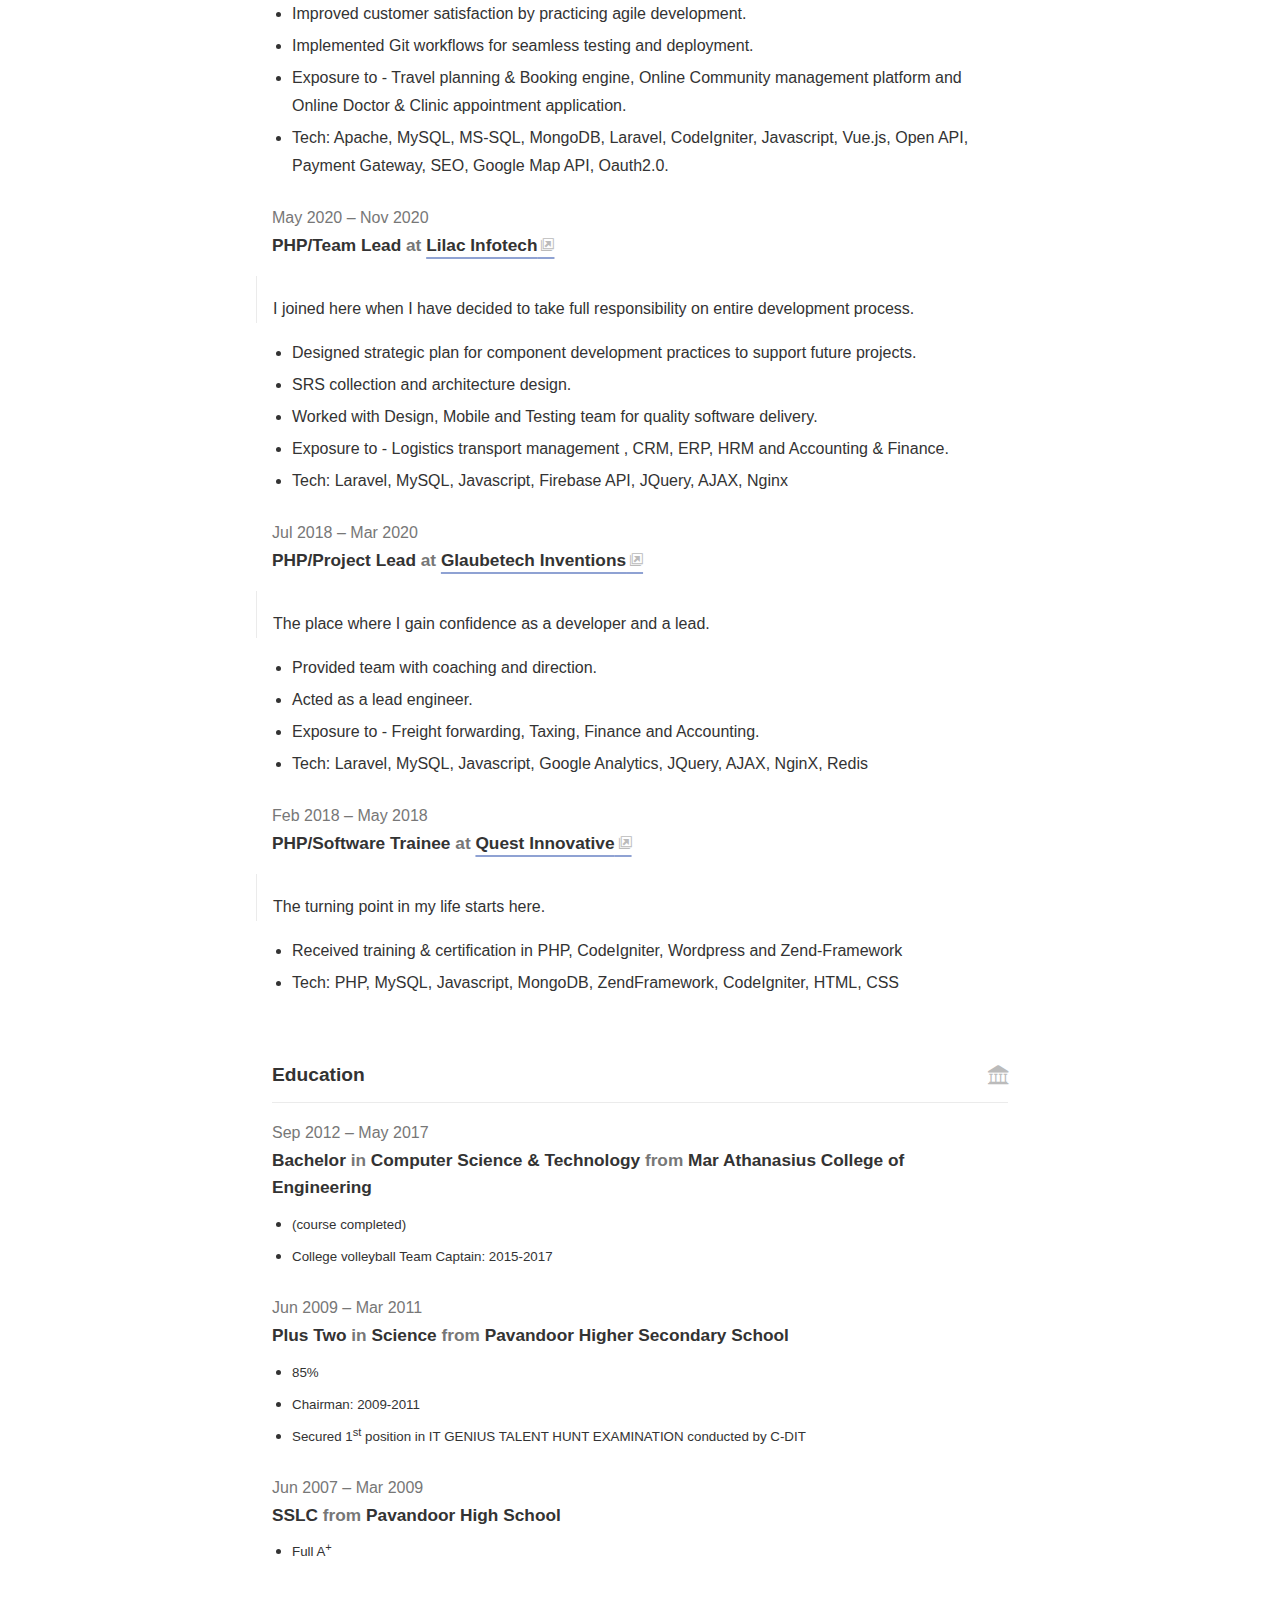
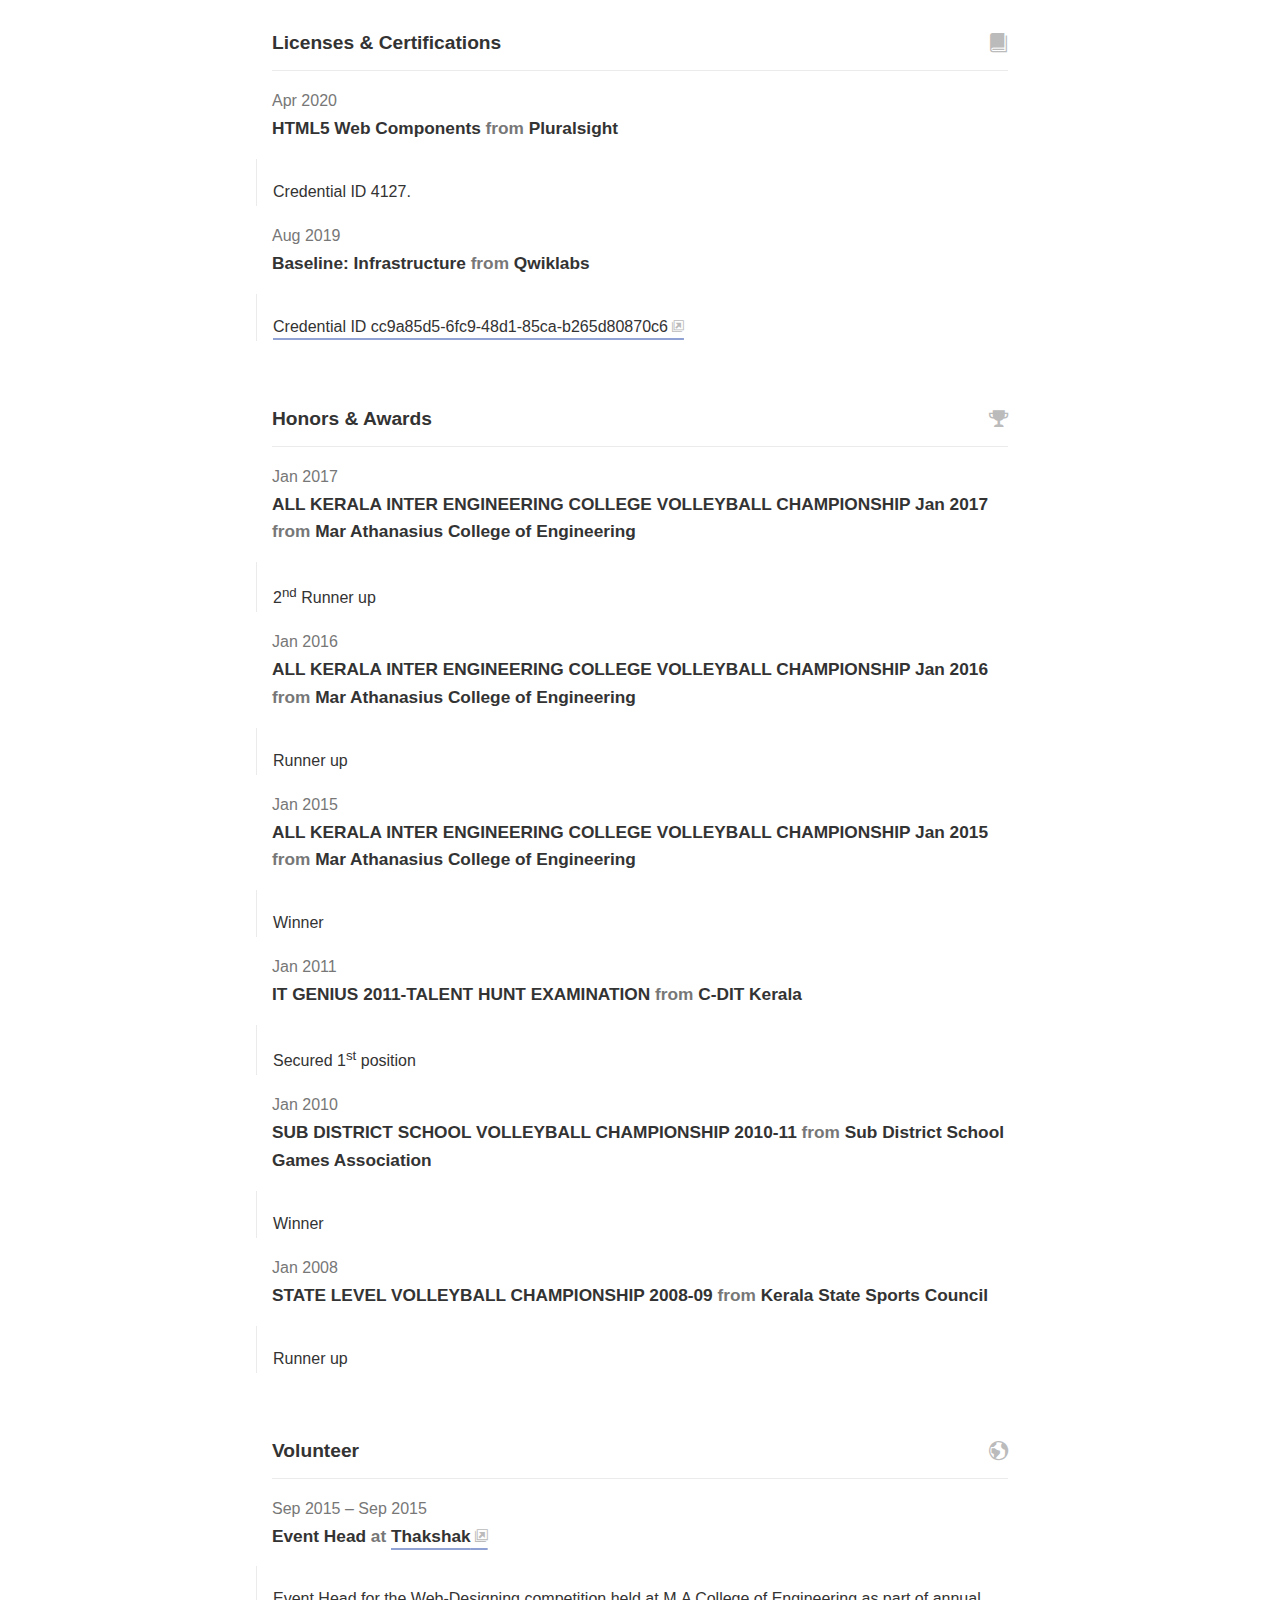
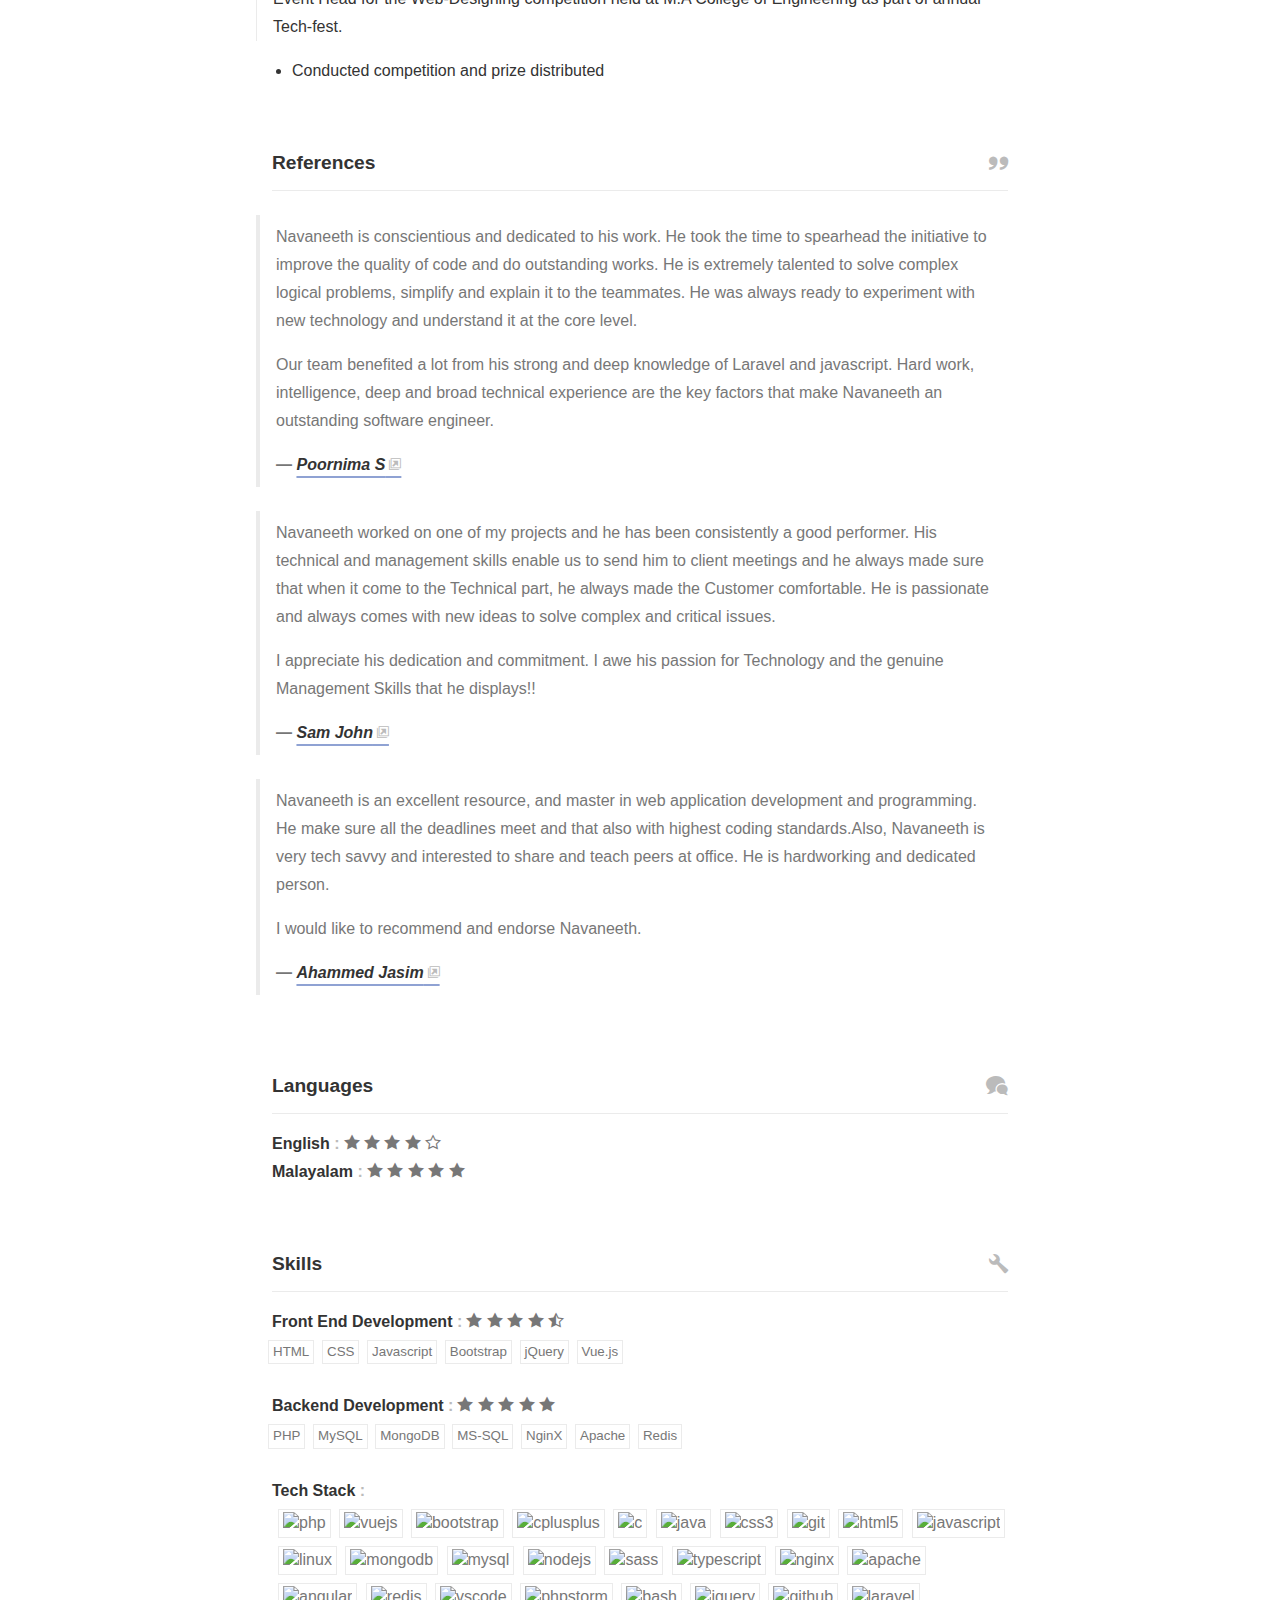
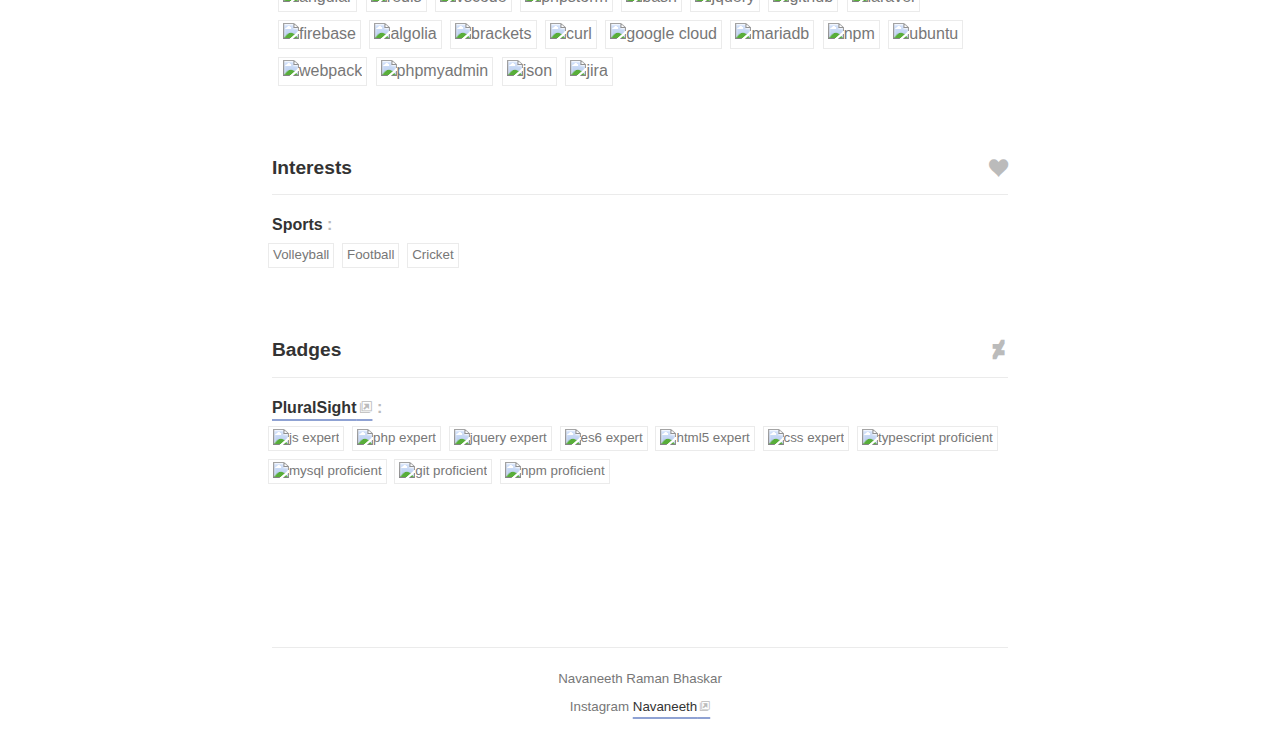
==== commit 12533a56: "Google analytics and OpenGraph added" ====
--- a/index.html
+++ b/index.html
@@ -3,9 +3,36 @@
 <head>
     <meta charset="utf-8">
     <meta name="viewport" content="width=device-width, initial-scale=1, minimum-scale=1"/>
-    <link rel="stylesheet" href="./style.css">
-    <link rel="stylesheet" href="./main.css">
-    <title>Navaneeth</title>
+    <title>Navaneeth Raman Bhaskar</title>
+
+    <!-- HTML Meta Tags -->
+    <meta name="keywords" content="PHP expert, PHP Team Lead, PHP Technical Lead">
+    <meta name="description" content="PHP expert">
+
+    <!-- Facebook Meta Tags -->
+    <meta property="og:url" content="https://navaneeth-raman-bhaskar.github.io/">
+    <meta property="og:type" content="website">
+    <meta property="og:title" content="Navaneeth Raman Bhaskar">
+    <meta property="og:description" content="PHP expert">
+    <meta property="og:image" content="https://navaneeth-raman-bhaskar.github.io/images/dp.jfif">
+
+    <!-- Twitter Meta Tags -->
+    <meta name="twitter:card" content="summary_large_image">
+    <meta property="twitter:domain" content="navaneeth-raman-bhaskar.github.io">
+    <meta property="twitter:url" content="https://navaneeth-raman-bhaskar.github.io/">
+    <meta name="twitter:title" content="Navaneeth Raman Bhaskar">
+    <meta name="twitter:description" content="PHP expert">
+    <meta name="twitter:image" content="https://navaneeth-raman-bhaskar.github.io/images/dp.jfif">
+
+    <link rel="canonical" href="https://navaneeth-raman-bhaskar.github.io" />
+    <!---->
+    <link rel="stylesheet" href="./style.css?v=1">
+    <link rel="stylesheet" href="./main.css?v=1">
+    <!-- Global site tag (gtag.js) - Google Analytics -->
+    <script async src="https://www.googletagmanager.com/gtag/js?id=G-D32039T5VP"></script>
+
+    <script defer src="./analytics.js"></script>
+    <script defer src="./toggle.js?v=1"></script>
 </head>
 <body>
 
@@ -24,7 +51,7 @@
         <p class="note p-note" property="description">
             <strong> It was an accident!.</strong>
             I always thought I was destined to be a core science guy.
-            So I took Biology Science in my secondary school. Therefore, access to computers was limited. While I was searching for online study meterials
+            So I took Biology Science in my secondary school. Therefore, access to computers was limited. While I was searching for online study materials
             I accidentally opened the chrome dev tools. A spark has ignited!. The magic door behind the web sorcery has been revealed.
             That's it! The beginning of a newborn developer.
         </p>
@@ -34,7 +61,7 @@
         </p>
         <p class="note">
             I'm well versed with Object Oriented Principles, Design Patterns, Architectural Patterns, Relational DB Design, Code Debugging, Query
-            Optimization, Core Web Vitals, Web Components, Web Security and Code Version Controls.
+            Optimization, Core Web Vitals, Web Components, Web Security, and Code Version Controls.
         <p class="note">
             I can successfully deliver, scale, and optimize software products/services. I never compromise on code
             quality.
@@ -42,14 +69,14 @@
             patterns and SOLID principles.
         </p>
         <p class="note">
-            I'm fascinated by technology that makes me a lifelong student and I constantly learn new things because I
+            I'm fascinated by technology which makes me a lifelong student, and I constantly learn new things because I
             never settle.
             I'm passionate about staying organized and freeing everyone's life struggles. Lifting the weight on the
             shoulders of my team member gives me such a real joy in my heart, I always do my best to improve it.
         </p>
         <p class="note">
-            If you ever need emotional support, I'm all ears. Or need any technical support or if you want to hire me or any advice feel free to
-            contact me.
+            If you ever need emotional support, I'm all ears.
+            Or if need any technical support or if you want to hire me or any advice feel free to contact me.
             Let's work on it together.
         </p>
         <div class="screen-only">
@@ -58,6 +85,12 @@
             </button>
             <a href="./files/resume.pdf" class="btn btn-sm btn-primary mt1" download>
                 <small class="icon-file-pdf"></small> PDF
+            </a>
+            <a href="./files/resume.pdf" class="btn btn-sm btn-primary mt1">
+                <small class="icon-google-drive"></small> Peek
+            </a>
+            <a id="toggle" href="#" class="btn btn-sm btn-primary mt1">
+                <small id="sun" class="icon-light-sun"></small>
             </a>
         </div>
         <div class="columns contact columns-break">
@@ -135,7 +168,7 @@
                                     platform and Online Doctor &amp; Clinic appointment application.
                                 </li>
                                 <li>Tech: Apache, MySQL, MS-SQL, MongoDB, Laravel, CodeIgniter, Javascript, Vue.js, Open API,
-                                    Payment Gateway, SEO, Google Map API, Oauth Login.
+                                    Payment Gateway, SEO, Google Map API, Oauth2.0.
                                 </li>
                             </ul>
                         </section>
@@ -164,7 +197,7 @@
                                 <li>Exposure to - Logistics transport management , CRM, ERP, HRM and Accounting &amp;
                                     Finance.
                                 </li>
-                                <li>Tech: Laravel, MySQL, Javascript, Firebase API, JQuery, AJAX, NginX</li>
+                                <li>Tech: Laravel, MySQL, Javascript, Firebase API, JQuery, AJAX, Nginx</li>
                             </ul>
                         </section>
                         <section>
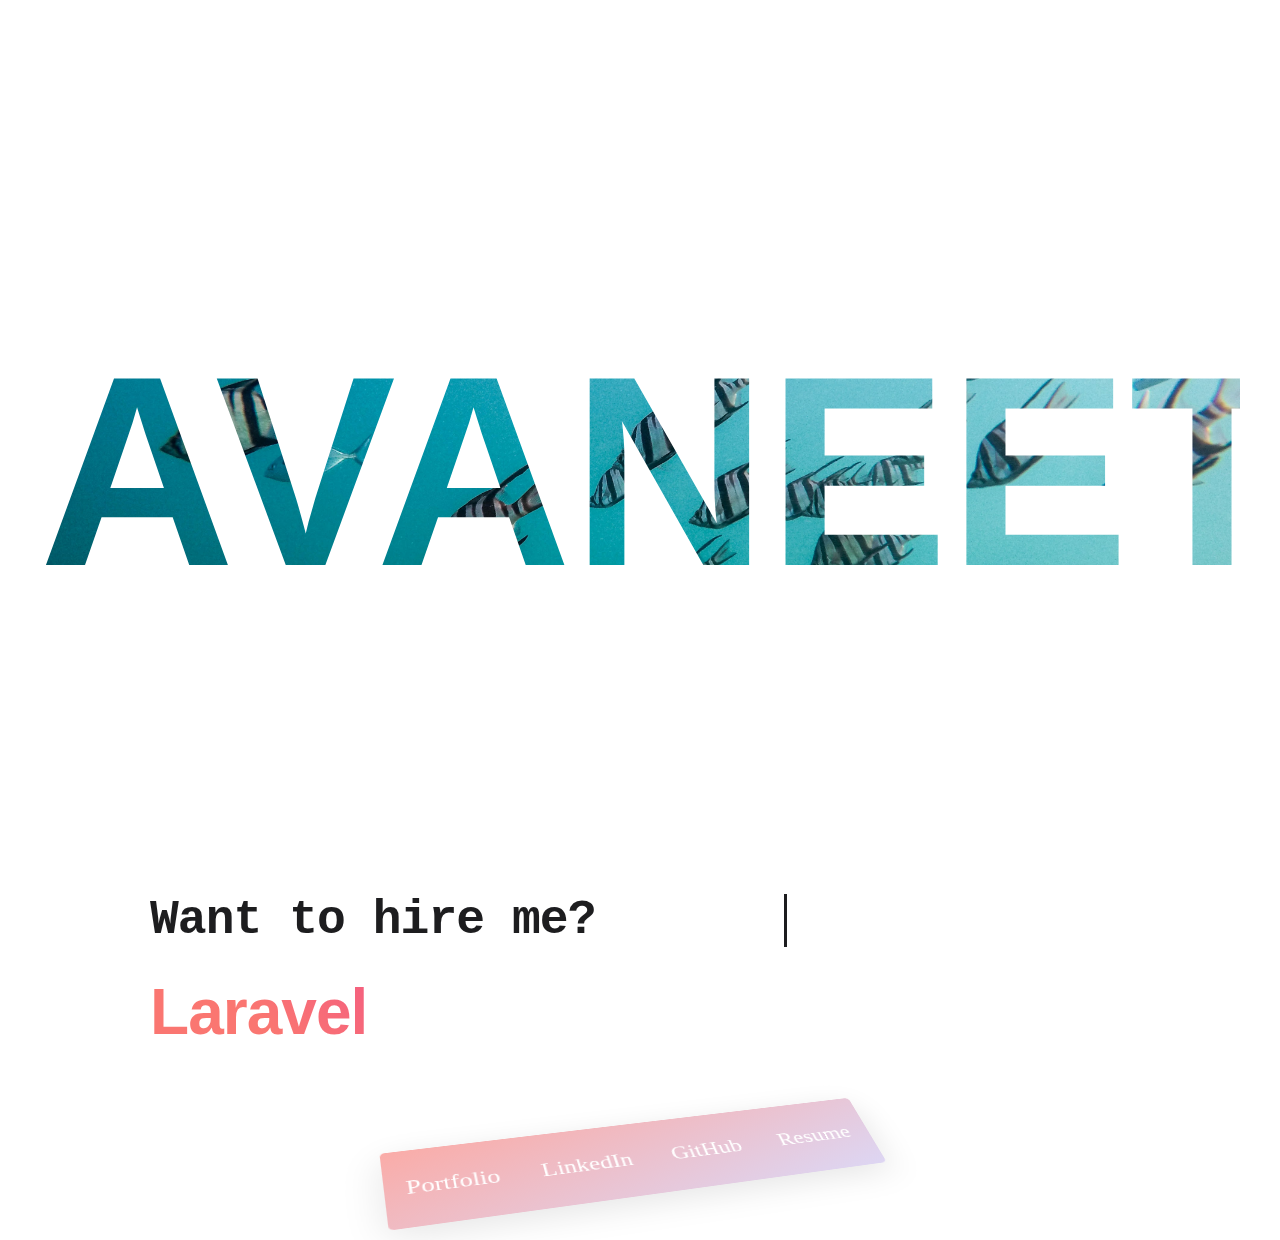
==== commit e145fbbe: "Home page updated v2.0.2" ====
--- a/index.html
+++ b/index.html
@@ -1,890 +1,53 @@
 <!DOCTYPE html>
 <html lang="en">
 <head>
-    <meta charset="utf-8">
-    <meta name="viewport" content="width=device-width, initial-scale=1, minimum-scale=1"/>
-    <title>Navaneeth Raman Bhaskar</title>
-
-    <!-- HTML Meta Tags -->
-    <meta name="keywords" content="PHP expert, PHP Team Lead, PHP Technical Lead">
-    <meta name="description" content="PHP expert">
-
-    <!-- Facebook Meta Tags -->
-    <meta property="og:url" content="https://navaneeth-raman-bhaskar.github.io/">
-    <meta property="og:type" content="website">
-    <meta property="og:title" content="Navaneeth Raman Bhaskar">
-    <meta property="og:description" content="PHP expert">
-    <meta property="og:image" content="https://navaneeth-raman-bhaskar.github.io/images/dp.jfif">
-
-    <!-- Twitter Meta Tags -->
-    <meta name="twitter:card" content="summary_large_image">
-    <meta property="twitter:domain" content="navaneeth-raman-bhaskar.github.io">
-    <meta property="twitter:url" content="https://navaneeth-raman-bhaskar.github.io/">
-    <meta name="twitter:title" content="Navaneeth Raman Bhaskar">
-    <meta name="twitter:description" content="PHP expert">
-    <meta name="twitter:image" content="https://navaneeth-raman-bhaskar.github.io/images/dp.jfif">
-
-    <link rel="canonical" href="https://navaneeth-raman-bhaskar.github.io" />
-    <!---->
-    <link rel="stylesheet" href="./style.css?v=1">
-    <link rel="stylesheet" href="./main.css?v=1">
+    <meta charset="UTF-8" />
+    <meta http-equiv="X-UA-Compatible" content="IE=edge" />
+    <meta name="viewport" content="width=device-width, initial-scale=1.0" />
+    <link rel="stylesheet" href="./css/home.css?v2.0.2" />
+    <link rel="stylesheet" href="https://unicons.iconscout.com/release/v4.0.0/css/line.css"/>
     <!-- Global site tag (gtag.js) - Google Analytics -->
     <script async src="https://www.googletagmanager.com/gtag/js?id=G-D32039T5VP"></script>
 
-    <script defer src="./analytics.js"></script>
-    <script defer src="./toggle.js?v=1"></script>
+    <script defer src="./js/analytics.js"></script>
+    <script defer src="./js/home.js?v2.0.2"></script>
+    <title>Document</title>
 </head>
 <body>
+<div class="header">
+    <video autoplay playsinline muted loop preload poster="./files/fish.jpg">
+        <source src="./files/video.mp4" />
+    </video>
+    <svg xmlns="http://www.w3.org/2000/svg" viewBox="0 0 285 80" preserveAspectRatio="xMidYMid slice">
+        <defs>
+            <mask id="mask" x="0" y="0" width="100%" height="100%">
+                <rect x="0" y="0" width="100%" height="100%" />
+                <text id="me" x="72" y="50">Navaneeth</text>
+            </mask>
+        </defs>
+        <rect x="0" y="0" width="100%" height="100%" />
+    </svg>
+</div>
+<div class="animate">
+    <h2>
+        <div class="typing">Want to hire me?</div>
+        <div class="mask">
+            <span>MySQL</span>
+            <span>MongoDB</span>
+            <span>PHP</span>
+            <span data-show>Laravel</span>
+            <span>Javascript</span>
+        </div>
+    </h2>
+</div>
 
-<main id="_main" class="content layout-resume" role="main">
-    <article id="resume" class="page vcard h-card" role="article">
-        <header>
-            <h1 class="page-title fn p-name" property="name">Navaneeth V</h1>
-            <img src="./images/dp.jfif"
-                 class="avatar photo u-photo"
-                 alt="navaneeth v"
-                 property="image" width="120"
-                 height="120" loading="lazy">
-            <p class="h3 faded subline title p-job-title" property="jobTitle">Technical Project Lead</p>
-            <div class="hr pb0"></div>
-        </header>
-        <p class="note p-note" property="description">
-            <strong> It was an accident!.</strong>
-            I always thought I was destined to be a core science guy.
-            So I took Biology Science in my secondary school. Therefore, access to computers was limited. While I was searching for online study materials
-            I accidentally opened the chrome dev tools. A spark has ignited!. The magic door behind the web sorcery has been revealed.
-            That's it! The beginning of a newborn developer.
-        </p>
-        <p class="note">
-            Writing programs for machines is not a big deal. However, writing in a way that other developers can understand is a skill.
-            Scalable software are made by implementing the correct web architecture and design patterns. And it is an expert's job.
-        </p>
-        <p class="note">
-            I'm well versed with Object Oriented Principles, Design Patterns, Architectural Patterns, Relational DB Design, Code Debugging, Query
-            Optimization, Core Web Vitals, Web Components, Web Security, and Code Version Controls.
-        <p class="note">
-            I can successfully deliver, scale, and optimize software products/services. I never compromise on code
-            quality.
-            I can develop extendable software by using cutting-edge technology and by implementing software design
-            patterns and SOLID principles.
-        </p>
-        <p class="note">
-            I'm fascinated by technology which makes me a lifelong student, and I constantly learn new things because I
-            never settle.
-            I'm passionate about staying organized and freeing everyone's life struggles. Lifting the weight on the
-            shoulders of my team member gives me such a real joy in my heart, I always do my best to improve it.
-        </p>
-        <p class="note">
-            If you ever need emotional support, I'm all ears.
-            Or if need any technical support or if you want to hire me or any advice feel free to contact me.
-            Let's work on it together.
-        </p>
-        <div class="screen-only">
-            <button class="btn btn-sm btn-primary mt1" onclick="window.print()">
-                <small class="icon-printer"></small> Print
-            </button>
-            <a href="./files/resume.pdf" class="btn btn-sm btn-primary mt1" download>
-                <small class="icon-file-pdf"></small> PDF
-            </a>
-            <a href="./files/resume.pdf" class="btn btn-sm btn-primary mt1">
-                <small class="icon-google-drive"></small> Peek
-            </a>
-            <a id="toggle" href="#" class="btn btn-sm btn-primary mt1">
-                <small id="sun" class="icon-light-sun"></small>
-            </a>
-        </div>
-        <div class="columns contact columns-break">
-            <dl class="column column-3-5">
-                <dt class="faded"><span class="icon-location" title="Location"></span>
-                    <span class="sr-only">Location</span>
-                </dt>
-                <dd class="bold adr p-adr h-adr" typeof="PostalAddress">
-                    <span class="street-address p-street-address" property="streetAddress">Bhasuram House</span>,
-                    <span class="" property="postalName">Modakkallur P.O</span>,
-                    <span class="postal-code p-postal-code" property="postalCode">673 323</span>,
-                    <span class="locality p-locality" property="addressLocality">Calicut</span>,
-                    <span class="region p-region" property="addressRegion">Kerala</span>,
-                    <span class="country-name p-country-name">India</span>
-                </dd>
-                <dt class="faded"><span class="icon-phone" title="Phone"></span> <span class="sr-only">Phone</span></dt>
-                <dd class="bold">
-                    <meta property="telephone" content="(912) 555-4321">
-                    <a href="tel:+91 7012853548" class="external no-print-link tel p-tel">(+91) 7012-853-548</a>
-                </dd>
-                <dt class="faded"><span class="icon-home3" title="Website"></span> <span class="sr-only">Website</span>
-                </dt>
-                <dd class="bold">
-                    <a href="https://navaneeth-raman-bhaskar.github.io" class="external no-print-link url u-url" property="sameAs">navaneeth-raman-bhaskar</a>
-                </dd>
-            </dl>
-            <dl class="column column-2-5">
-                <dt class="faded"><span class="icon-twitter" title="Twitter"></span>
-                    <span class="sr-only">Twitter</span>
-                </dt>
-                <dd class="bold"><a href="https://twitter.com/v_navaneeth">v_navaneeth</a></dd>
-                <dt class="faded"><span class="icon-linkedin2" title="LinkedIn"></span>
-                    <span class="sr-only">LinkedIn</span>
-                </dt>
-                <dd class="bold"><a href="https://linkedin.com/in/navaneethramanbhaskar">Navaneeth V</a></dd>
-                <dt class="faded"><span class="icon-github" title="GitHub"></span>
-                    <span class="sr-only">GitHub</span>
-                </dt>
-                <dd class="bold"><a href="https://github.com/navaneeth-raman-bhaskar">GitHub</a></dd>
-            </dl>
-        </div>
-        <div class="columns columns-break">
-            <div class="column column-3-5">
-                <section>
-                    <div class="npb">
-                        <h2 id="work" class="h3 hr-bottom"> Experience
-                            <span class="symbol icon-briefcase"></span>
-                            <a href="#work" class="permalink">
-                                <span class="sr-only">Permalink</span> <span class="content-hash"></span>
-                            </a>
-                        </h2>
-                        <section>
-                            <header class="" property="worksFor" typeof="Organization">
-                                <p class="faded">
-                                    <time datetime="2020-12-07T00:00:00+00:00">Dec 2020</time>
-                                    –
-                                    <time datetime="2022-04-29T00:00:00+00:00">Apr 2022</time>
-                                </p>
-                                <h3 class="h4 faded">
-                                    <meta property="name">
-                                    <span class="bc">PHP/Project Lead</span> at
-                                    <a class="org p-org h-card " href="https://webandcrafts.com">Webandcrafts</a>
-                                </h3>
-                            </header>
-                            <p class="note"> Leadership is not about the title, it is earned!. Best version of me was born here.
-                            </p>
-                            <h4 class="sr-only">Highlights</h4>
-                            <ul>
-                                <li>Mentoring and leading a team to use best coding practices, PSR standards and reviewing their code
-                                    to achieve code quality.
-                                </li>
-                                <li>Improved customer satisfaction by practicing agile development.</li>
-                                <li>Implemented Git workflows for seamless testing and deployment.</li>
-                                <li>Exposure to - Travel planning &amp; Booking engine, Online Community management
-                                    platform and Online Doctor &amp; Clinic appointment application.
-                                </li>
-                                <li>Tech: Apache, MySQL, MS-SQL, MongoDB, Laravel, CodeIgniter, Javascript, Vue.js, Open API,
-                                    Payment Gateway, SEO, Google Map API, Oauth2.0.
-                                </li>
-                            </ul>
-                        </section>
-                        <section>
-                            <header class="" property="worksFor" typeof="Organization">
-                                <p class="faded">
-                                    <time datetime="2020-05-13T00:00:00+00:00">May 2020</time>
-                                    –
-                                    <time datetime="2020-11-30T00:00:00+00:00">Nov 2020</time>
-                                </p>
-                                <h3 class="h4 faded">
-                                    <meta property="name">
-                                    <span class="bc">PHP/Team Lead</span> at
-                                    <a class="org p-org h-card " href="https://lilacinfotech.com">Lilac Infotech</a>
-                                </h3>
-                            </header>
-                            <p class="note"> I joined here when I have decided to take full responsibility on entire development process.
-                            </p>
-                            <h4 class="sr-only">Highlights</h4>
-                            <ul>
-                                <li>Designed strategic plan for component development practices to support future
-                                    projects.
-                                </li>
-                                <li>SRS collection and architecture design.</li>
-                                <li>Worked with Design, Mobile and Testing team for quality software delivery.</li>
-                                <li>Exposure to - Logistics transport management , CRM, ERP, HRM and Accounting &amp;
-                                    Finance.
-                                </li>
-                                <li>Tech: Laravel, MySQL, Javascript, Firebase API, JQuery, AJAX, Nginx</li>
-                            </ul>
-                        </section>
-                        <section>
-                            <header class="" property="worksFor" typeof="Organization">
-                                <p class="faded">
-                                    <time datetime="2018-07-30T00:00:00+00:00">Jul 2018</time>
-                                    –
-                                    <time datetime="2020-03-31T00:00:00+00:00">Mar 2020</time>
-                                </p>
-                                <h3 class="h4 faded">
-                                    <meta property="name">
-                                    <span class="bc">PHP/Project Lead</span> at
-                                    <a class="org p-org h-card " href="http://glaubetech.com">Glaubetech Inventions</a>
-                                </h3>
-                            </header>
-                            <p class="note"> The place where I gain confidence as a developer and a lead.
-                            </p>
-                            <h4 class="sr-only">Highlights</h4>
-                            <ul>
-                                <li>Provided team with coaching and direction.</li>
-                                <li>Acted as a lead engineer.</li>
-                                <li>Exposure to - Freight forwarding, Taxing, Finance and Accounting.</li>
-                                <li>Tech: Laravel, MySQL, Javascript, Google Analytics, JQuery, AJAX, NginX, Redis</li>
-                            </ul>
-                        </section>
-                        <section>
-                            <header class="" property="worksFor" typeof="Organization">
-                                <p class="faded">
-                                    <time datetime="2018-02-15T00:00:00+00:00">Feb 2018</time>
-                                    –
-                                    <time datetime="2018-05-31T00:00:00+00:00">May 2018</time>
-                                </p>
-                                <h3 class="h4 faded">
-                                    <meta property="name">
-                                    <span class="bc">PHP/Software Trainee</span> at
-                                    <a class="org p-org h-card " href="https://quest-global.com/">Quest Innovative</a>
-                                </h3>
-                            </header>
-                            <p class="note"> The turning point in my life starts here.
-                            </p>
-                            <h4 class="sr-only">Highlights</h4>
-                            <ul>
-                                <li>Received training &amp; certification in PHP, CodeIgniter, Wordpress and
-                                    Zend-Framework
-                                </li>
-                                <li>Tech: PHP, MySQL, Javascript, MongoDB, ZendFramework, CodeIgniter, HTML, CSS</li>
-                            </ul>
-                        </section>
-                    </div>
-                </section>
-                <section>
-                    <div class="npb">
-                        <h2 id="education" class="h3 hr-bottom"> Education
-                            <span class="symbol icon-library"></span>
-                            <a href="#education" class="permalink">
-                                <span class="sr-only">Permalink</span> <span class="content-hash"></span>
-                            </a>
-                        </h2>
-                        <section>
-                            <header>
-                                <p class="faded">
-                                    <time datetime="2012-09-03T00:00:00+00:00">Sep 2012</time>
-                                    –
-                                    <time datetime="2017-05-31T00:00:00+00:00">May 2017</time>
-                                </p>
-                                <h3 class="h4 faded" property="alumniOf" typeof="EducationalOrganization">
-                                    <span class="bc">Bachelor</span> in <span class="bc">Computer Science & Technology</span>
-                                    from <span class="bc" property="name">Mar Athanasius College of Engineering</span>
-                                </h3>
-                            </header>
-                            <h4 class="sr-only">Events</h4>
-                            <ul>
-                                <li><small>(course completed)</small></li>
-                                <li><small>College volleyball Team Captain: 2015-2017</small></li>
-                            </ul>
-                        </section>
-                        <section>
-                            <header>
-                                <p class="faded">
-                                    <time datetime="2009-06-01T00:00:00+00:00">Jun 2009</time>
-                                    –
-                                    <time datetime="2011-03-31T00:00:00+00:00">Mar 2011</time>
-                                </p>
-                                <h3 class="h4 faded" property="alumniOf" typeof="EducationalOrganization">
-                                    <span class="bc">Plus Two</span> in <span class="bc">Science</span>
-                                    from <span class="bc" property="name">Pavandoor Higher Secondary School</span>
-                                </h3>
-                            </header>
-                            <h4 class="sr-only">Events</h4>
-                            <ul>
-                                <li><small>85%</small></li>
-                                <li><small>Chairman: 2009-2011</small></li>
-                                <li>
-                                    <small>
-                                        Secured 1<sup>st</sup> position in IT GENIUS TALENT HUNT EXAMINATION conducted
-                                        by C-DIT
-                                    </small>
-                                </li>
-                            </ul>
-                        </section>
-                        <section>
-                            <header>
-                                <p class="faded">
-                                    <time datetime="2007-06-01T00:00:00+00:00">Jun 2007</time>
-                                    –
-                                    <time datetime="2009-03-31T00:00:00+00:00">Mar 2009</time>
-                                </p>
-                                <h3 class="h4 faded" property="alumniOf" typeof="EducationalOrganization">
-                                    <span class="bc">SSLC</span>
-                                    from <span class="bc" property="name">Pavandoor High School</span>
-                                </h3>
-                            </header>
-                            <h4 class="sr-only">Events</h4>
-                            <ul>
-                                <li><small>Full A<sup>+</sup></small></li>
-                            </ul>
-                        </section>
-                    </div>
-                </section>
-                <section>
-                    <div class="npb">
-                        <h2 id="license" class="h3 hr-bottom"> Licenses & Certifications
-                            <span class="symbol icon-book"></span>
-                            <a href="#license" class="permalink">
-                                <span class="sr-only">Permalink</span> <span class="content-hash"></span>
-                            </a>
-                        </h2>
-                        <section>
-                            <header>
-                                <p class="faded">
-                                    <time datetime="2020-04-01T00:00:00+00:00">Apr 2020</time>
-                                </p>
-                                <h3 class="h4 faded" property="award">
-                                    <span class="bc">HTML5 Web Components</span> from <span class="bc">Pluralsight</span>
-                                </h3>
-                            </header>
-                            <p class="note">Credential ID 4127.</p>
-                        </section>
-                        <section>
-                            <header>
-                                <p class="faded">
-                                    <time datetime="2019-08-01T00:00:00+00:00">Aug 2019</time>
-                                </p>
-                                <h3 class="h4 faded" property="award">
-                                    <span class="bc">Baseline: Infrastructure</span> from <span class="bc">Qwiklabs</span>
-                                </h3>
-                            </header>
-                            <p class="note">
-                                <a href="https://www.qwiklabs.com/public_profiles/cc9a85d5-6fc9-48d1-85ca-b265d80870c6">Credential ID cc9a85d5-6fc9-48d1-85ca-b265d80870c6</a>
-                            </p>
-                        </section>
-                    </div>
-                </section>
-                <section>
-                    <div class="npb">
-                        <h2 id="awards" class="h3 hr-bottom"> Honors & Awards
-                            <span class="symbol icon-trophy"></span>
-                            <a href="#awards" class="permalink">
-                                <span class="sr-only">Permalink</span> <span class="content-hash"></span>
-                            </a>
-                        </h2>
-                        <section>
-                            <header>
-                                <p class="faded">
-                                    <time datetime="2017-01-01T00:00:00+00:00">Jan 2017</time>
-                                </p>
-                                <h3 class="h4 faded" property="award">
-                                    <span class="bc">ALL KERALA INTER ENGINEERING COLLEGE VOLLEYBALL CHAMPIONSHIP Jan 2017</span> from <span class="bc">Mar Athanasius College of Engineering</span>
-                                </h3>
-                            </header>
-                            <p class="note">
-                                2<sup>nd</sup> Runner up
-                            </p>
-                        </section>
-                        <section>
-                            <header>
-                                <p class="faded">
-                                    <time datetime="2016-01-01T00:00:00+00:00">Jan 2016</time>
-                                </p>
-                                <h3 class="h4 faded" property="award">
-                                    <span class="bc">ALL KERALA INTER ENGINEERING COLLEGE VOLLEYBALL CHAMPIONSHIP Jan 2016</span> from <span class="bc">Mar Athanasius College of Engineering</span>
-                                </h3>
-                            </header>
-                            <p class="note">
-                                Runner up
-                            </p>
-                        </section>
-                        <section>
-                            <header>
-                                <p class="faded">
-                                    <time datetime="2015-01-01T00:00:00+00:00">Jan 2015</time>
-                                </p>
-                                <h3 class="h4 faded" property="award">
-                                    <span class="bc">ALL KERALA INTER ENGINEERING COLLEGE VOLLEYBALL CHAMPIONSHIP Jan 2015</span> from <span class="bc">Mar Athanasius College of Engineering</span>
-                                </h3>
-                            </header>
-                            <p class="note">
-                                Winner
-                            </p>
-                        </section>
-
-                        <section>
-                            <header>
-                                <p class="faded">
-                                    <time datetime="2011-01-01T00:00:00+00:00">Jan 2011</time>
-                                </p>
-                                <h3 class="h4 faded" property="award">
-                                    <span class="bc">IT GENIUS 2011-TALENT HUNT EXAMINATION</span> from <span class="bc">C-DIT Kerala</span>
-                                </h3>
-                            </header>
-                            <p class="note">
-                                Secured 1<sup>st</sup> position
-                            </p>
-                        </section>
-                        <section>
-                            <header>
-                                <p class="faded">
-                                    <time datetime="2010-01-01T00:00:00+00:00">Jan 2010</time>
-                                </p>
-                                <h3 class="h4 faded" property="award">
-                                    <span class="bc">SUB DISTRICT SCHOOL VOLLEYBALL CHAMPIONSHIP 2010-11</span> from <span class="bc">Sub District School Games Association</span>
-                                </h3>
-                            </header>
-                            <p class="note">
-                                Winner
-                            </p>
-                        </section>
-                        <section>
-                            <header>
-                                <p class="faded">
-                                    <time datetime="2008-01-01T00:00:00+00:00">Jan 2008</time>
-                                </p>
-                                <h3 class="h4 faded" property="award">
-                                    <span class="bc">STATE LEVEL VOLLEYBALL CHAMPIONSHIP 2008-09</span> from <span class="bc">Kerala State Sports Council</span>
-                                </h3>
-                            </header>
-                            <p class="note">
-                                Runner up
-                            </p>
-                        </section>
-                    </div>
-                </section>
-                <section>
-                    <div class="npb">
-                        <h2 id="volunteer" class="h3 hr-bottom"> Volunteer
-                            <span class="symbol icon-earth"></span>
-                            <a href="#volunteer" class="permalink">
-                                <span class="sr-only">Permalink</span> <span class="content-hash"></span>
-                            </a>
-                        </h2>
-                        <section class="no-page-break">
-                            <header>
-                                <p class="faded">
-                                    <time datetime="2015-09-15T00:00:00+00:00">Sep 2015</time>
-                                    –
-                                    <time datetime="2015-09-17T00:00:00+00:00">Sep 2015</time>
-                                </p>
-                                <h3 class="h4 faded"><span class="bc">Event Head</span> at
-                                    <a class=" " href="https://thakshak15.com/">Thakshak</a>
-                                </h3>
-                            </header>
-                            <p class="note"> Event Head for the Web-Designing competition held at M.A College of Engineering as part of annual Tech-fest.</p>
-                            <h4 class="sr-only">Highlights</h4>
-                            <ul>
-                                <li>Conducted competition and prize distributed</li>
-                            </ul>
-                        </section>
-                    </div>
-                </section>
-                <section>
-                    <div class="npb">
-                        <h2 id="references" class="h3 hr-bottom"> References
-                            <span class="symbol icon-quotes-right"></span> <a href="#references" class="permalink">
-                                <span class="sr-only">Permalink</span> <span class="content-hash"></span> </a>
-                        </h2>
-                        <blockquote class="reference">
-                            <p>
-                                Navaneeth is conscientious and dedicated to his work. He took the
-                                time to spearhead the initiative to improve the quality of code and do outstanding
-                                works. He is extremely talented to solve complex logical problems, simplify and explain
-                                it to the
-                                teammates. He was always ready to experiment with new technology and understand it at
-                                the core level.
-                            </p>
-                            <p>
-                                Our team benefited a lot from his strong and deep knowledge of Laravel and javascript.
-                                Hard work, intelligence, deep and broad technical experience are the key factors that
-                                make
-                                Navaneeth an outstanding software engineer.
-                            </p>
-                            <footer>— <cite><a href="https://www.linkedin.com/in/poornima-s-350704130/">Poornima S</a></cite></footer>
-                        </blockquote>
-                        <blockquote class="reference">
-                            <p>
-                                Navaneeth worked on one of my projects and he has been consistently a good performer.
-                                His technical and management skills enable us to send him to client meetings and he
-                                always made sure that when it come to the Technical part, he always made the Customer
-                                comfortable. He is passionate and always comes with new ideas to solve complex and
-                                critical issues.
-                            </p>
-                            <p>
-                                I appreciate his dedication and commitment. I awe his passion for Technology and the
-                                genuine Management Skills that he displays!!
-                            </p>
-                            <footer>— <cite><a href="https://www.linkedin.com/in/samjohn101/">Sam John</a></cite></footer>
-                        </blockquote>
-                        <blockquote class="reference">
-                            <p>
-                                Navaneeth is an excellent resource, and master in web application development and
-                                programming. He make sure all the deadlines meet and that also with highest coding
-                                standards.Also, Navaneeth is very tech savvy and interested to share and teach peers at
-                                office. He is hardworking and dedicated person.
-                            </p>
-                            <p>
-                                I would like to recommend and endorse Navaneeth.
-                            </p>
-                            <footer>— <cite><a href="https://www.linkedin.com/in/ahammed-jasim/">Ahammed Jasim</a></cite></footer>
-                        </blockquote>
-                    </div>
-                </section>
-            </div>
-            <div class="column column-2-5">
-                <section class="npb">
-                    <h2 id="languages" class="h3 hr-bottom"> Languages
-                        <span class="symbol icon-bubbles"></span> <a href="#languages" class="permalink">
-                            <span class="sr-only">Permalink</span> <span class="content-hash"></span> </a>
-                    </h2>
-                    <dl class="skills">
-                        <dt class="fl">English</dt>
-                        <dd class="faded clearafter">
-                            <div class="fr">
-                                <span class="sr-only">Fluency:</span>
-                                <span class="help" title="Native speaker">
-                                    <span class="sr-only">Professional efficiency</span>
-                                    <span class="icon-star-full"></span>
-                                    <span class="icon-star-full"></span>
-                                    <span class="icon-star-full"></span>
-                                    <span class="icon-star-full"></span>
-                                    <span class="icon-star-empty"></span>
-                                </span>
-                            </div>
-                        </dd>
-                        <dt class="fl">Malayalam</dt>
-                        <dd class="faded clearafter">
-                            <div class="fr">
-                                <span class="sr-only">Fluency:</span>
-                                <span class="help" title="Native speaker">
-                                    <span class="sr-only">Native speaker</span>
-                                    <span class="icon-star-full"></span>
-                                    <span class="icon-star-full"></span>
-                                    <span class="icon-star-full"></span>
-                                    <span class="icon-star-full"></span>
-                                    <span class="icon-star-full"></span>
-                                </span>
-                            </div>
-                        </dd>
-                    </dl>
-                </section>
-                <section class="npb">
-                    <h2 id="skills" class="h3 hr-bottom"> Skills
-                        <span class="symbol icon-wrench"></span> <a href="#skills" class="permalink">
-                            <span class="sr-only">Permalink</span>
-                            <span class="content-hash"></span> </a>
-                    </h2>
-                    <dl class="skills">
-                        <dt class="fl">Front End Development</dt>
-                        <dd class="faded clearafter">
-                            <div class="fr"><span class="sr-only">Level:</span>
-                                <span class="help" title="Master">
-                                <span class="sr-only">Master</span>
-                                <span class="icon-star-full"></span>
-                                <span class="icon-star-full"></span>
-                                <span class="icon-star-full"></span>
-                                <span class="icon-star-full"></span>
-                                <span class="icon-star-half"></span>
-                                </span>
-                            </div>
-                            <div><span class="sr-only">Keywords:</span>
-                                <ul class="tags">
-                                    <li class="tag">HTML</li>
-                                    <li class="tag">CSS</li>
-                                    <li class="tag">Javascript</li>
-                                    <li class="tag">Bootstrap</li>
-                                    <li class="tag">jQuery</li>
-                                    <li class="tag">Vue.js</li>
-                                </ul>
-                            </div>
-                        </dd>
-                        <dt class="fl">Backend Development</dt>
-                        <dd class="faded clearafter">
-                            <div class="fr"><span class="sr-only">Level:</span>
-                                <span class="help" title="Master">
-                                <span class="sr-only">Master</span>
-                                    <span class="icon-star-full"></span>
-                                    <span class="icon-star-full"></span>
-                                    <span class="icon-star-full"></span>
-                                    <span class="icon-star-full"></span>
-                                    <span class="icon-star-full"></span>
-                                </span>
-                            </div>
-                            <div><span class="sr-only">Keywords:</span>
-                                <ul class="tags">
-                                    <li class="tag">PHP</li>
-                                    <li class="tag">MySQL</li>
-                                    <li class="tag">MongoDB</li>
-                                    <li class="tag">MS-SQL</li>
-                                    <li class="tag">NginX</li>
-                                    <li class="tag">Apache</li>
-                                    <li class="tag">Redis</li>
-                                </ul>
-                            </div>
-                        </dd>
-                        <dt class="fl">Tech Stack</dt>
-                        <dd class="faded clearafter">
-                            <div class="fr"><span class="sr-only">Level:</span>
-                                <a class="no-mark tag" href="https://php.net" rel="nofollow">
-                                    <img src="https://raw.githubusercontent.com/devicons/devicon/master/icons/php/php-original.svg"
-                                         alt="php" width="40" style="max-width: 100%;">
-                                </a>
-                                <a class="no-mark tag" href="https://vuejs.org" rel="nofollow">
-                                    <img src="https://raw.githubusercontent.com/devicons/devicon/master/icons/vuejs/vuejs-original.svg"
-                                         alt="vuejs" width="40" style="max-width: 100%;">
-                                </a>
-                                <a class="no-mark tag" href="https://getbootstrap.com" rel="nofollow">
-                                    <img src="https://raw.githubusercontent.com/devicons/devicon/master/icons/bootstrap/bootstrap-original.svg"
-                                         alt="bootstrap" width="40" style="max-width: 100%;">
-                                </a>
-                                <a class="no-mark tag" href="https://www.w3schools.com/cpp/" rel="nofollow">
-                                    <img src="https://raw.githubusercontent.com/devicons/devicon/master/icons/cplusplus/cplusplus-original.svg"
-                                         alt="cplusplus" width="40" style="max-width: 100%;">
-                                </a>
-                                <a class="no-mark tag" href="https://www.tutorialspoint.com/cprogramming"
-                                   rel="nofollow">
-                                    <img src="https://raw.githubusercontent.com/devicons/devicon/master/icons/c/c-original.svg"
-                                         alt="c" width="40" style="max-width: 100%;">
-                                </a>
-                                <a class="no-mark tag" href="https://www.tutorialspoint.com/java8" rel="nofollow">
-                                    <img src="https://raw.githubusercontent.com/devicons/devicon/master/icons/java/java-original.svg"
-                                         alt="java" width="40" style="max-width: 100%;">
-                                </a>
-                                <a class="no-mark tag" href="https://www.w3schools.com/css/" rel="nofollow">
-                                    <img src="https://raw.githubusercontent.com/devicons/devicon/master/icons/css3/css3-original-wordmark.svg"
-                                         alt="css3" width="40" style="max-width: 100%;">
-                                </a>
-                                <a class="no-mark tag" href="https://git-scm.com/" rel="nofollow">
-                                    <img src="https://raw.githubusercontent.com/devicons/devicon/master/icons/git/git-original.svg"
-                                         alt="git" width="40" style="max-width: 100%;">
-                                </a>
-                                <a class="no-mark tag" href="https://html.spec.whatwg.org/multipage/" rel="nofollow">
-                                    <img src="https://raw.githubusercontent.com/devicons/devicon/master/icons/html5/html5-original-wordmark.svg"
-                                         alt="html5" width="40" style="max-width: 100%;">
-                                </a>
-                                <a class="no-mark tag" href="https://developer.mozilla.org/en-US/docs/Web/JavaScript"
-                                   rel="nofollow">
-                                    <img src="https://raw.githubusercontent.com/devicons/devicon/master/icons/javascript/javascript-original.svg"
-                                         alt="javascript" width="40" style="max-width: 100%;">
-                                </a>
-                                <a class="no-mark tag" href="https://www.linux.org/" rel="nofollow">
-                                    <img src="https://raw.githubusercontent.com/devicons/devicon/master/icons/linux/linux-original.svg"
-                                         alt="linux" width="40" style="max-width: 100%;">
-                                </a>
-                                <a class="no-mark tag" href="https://www.mongodb.com/" rel="nofollow">
-                                    <img src="https://raw.githubusercontent.com/devicons/devicon/master/icons/mongodb/mongodb-original-wordmark.svg"
-                                         alt="mongodb" width="40" style="max-width: 100%;">
-                                </a>
-                                <a class="no-mark tag" href="https://www.mysql.com/" rel="nofollow">
-                                    <img src="https://raw.githubusercontent.com/devicons/devicon/master/icons/mysql/mysql-original-wordmark.svg"
-                                         alt="mysql" width="40" style="max-width: 100%;">
-                                </a>
-                                <a class="no-mark tag" href="https://nodejs.org" rel="nofollow">
-                                    <img src="https://raw.githubusercontent.com/devicons/devicon/master/icons/nodejs/nodejs-original.svg"
-                                         alt="nodejs" width="40" style="max-width: 100%;">
-                                </a>
-                                <a class="no-mark tag" href="https://sass-lang.com" rel="nofollow">
-                                    <img src="https://raw.githubusercontent.com/devicons/devicon/master/icons/sass/sass-original.svg"
-                                         alt="sass" width="40" style="max-width: 100%;">
-                                </a>
-                                <a class="no-mark tag" href="https://www.typescriptlang.org/" rel="nofollow">
-                                    <img src="https://raw.githubusercontent.com/devicons/devicon/master/icons/typescript/typescript-original.svg"
-                                         alt="typescript" width="40" style="max-width: 100%;">
-                                </a>
-                                <a class="no-mark tag" href="https://www.nginx.com/" rel="nofollow">
-                                    <img src="https://raw.githubusercontent.com/devicons/devicon/master/icons/nginx/nginx-original.svg"
-                                         alt="nginx" width="40" style="max-width: 100%;">
-                                </a>
-                                <a class="no-mark tag" href="https://www.apache.org/" rel="nofollow">
-                                    <img src="https://raw.githubusercontent.com/devicons/devicon/master/icons/apache/apache-original-wordmark.svg"
-                                         alt="apache" width="40" style="max-width: 100%;">
-                                </a>
-                                <a class="no-mark tag" href="https://angular.io/" rel="nofollow">
-                                    <img src="https://raw.githubusercontent.com/devicons/devicon/master/icons/angularjs/angularjs-original.svg"
-                                         alt="angular" width="40" style="max-width: 100%;">
-                                </a>
-                                <a class="no-mark tag" href="https://redis.io/" rel="nofollow">
-                                    <img src="https://raw.githubusercontent.com/devicons/devicon/master/icons/redis/redis-original-wordmark.svg"
-                                         alt="redis" width="40" style="max-width: 100%;">
-                                </a>
-                                <a class="no-mark tag" href="https://code.visualstudio.com/" rel="nofollow">
-                                    <img src="https://raw.githubusercontent.com/devicons/devicon/master/icons/vscode/vscode-original-wordmark.svg"
-                                         alt="vscode" width="40" style="max-width: 100%;">
-                                </a>
-                                <a class="no-mark tag" href="https://jetbrains.com/phpstorm/" rel="nofollow">
-                                    <img src="https://raw.githubusercontent.com/devicons/devicon/master/icons/phpstorm/phpstorm-original-wordmark.svg"
-                                         alt="phpstorm" width="40" style="max-width: 100%;">
-                                </a>
-                                <a class="no-mark tag"
-                                   href="https://linuxconfig.org/bash-scripting-tutorial-for-beginners"
-                                   rel="nofollow">
-                                    <img src="https://raw.githubusercontent.com/devicons/devicon/master/icons/bash/bash-original.svg"
-                                         alt="bash" width="40" style="max-width: 100%;">
-                                </a>
-                                <a class="no-mark tag" href="https://jquery.com/" rel="nofollow">
-                                    <img src="https://raw.githubusercontent.com/devicons/devicon/master/icons/jquery/jquery-original-wordmark.svg"
-                                         alt="jquery" width="40" style="max-width: 100%;">
-                                </a>
-                                <a class="no-mark tag" href="https://github.com/">
-                                    <img src="https://raw.githubusercontent.com/devicons/devicon/master/icons/github/github-original-wordmark.svg"
-                                         alt="github" width="40" style="max-width: 100%;">
-                                </a>
-                                <a class="no-mark tag" href="https://laravel.com/" rel="nofollow">
-                                    <img src="https://camo.githubusercontent.com/d43f5a500201abd42b33ca6637219736fd6ce6f7783f35b2224165cb77a6cf53/68747470733a2f2f7777772e766563746f726c6f676f2e7a6f6e652f6c6f676f732f6c61726176656c2f6c61726176656c2d69636f6e2e737667"
-                                         alt="laravel" width="40"
-                                         data-canonical-src="https://www.vectorlogo.zone/logos/laravel/laravel-icon.svg"
-                                         style="max-width: 100%;">
-                                </a>
-                                <a class="no-mark tag" href="https://firebase.google.com/" rel="nofollow">
-                                    <img src="https://camo.githubusercontent.com/dd4b2422ed3bfc9da88c43d18550375c66f9584327dff7ecc19315ce50b96f07/68747470733a2f2f7777772e766563746f726c6f676f2e7a6f6e652f6c6f676f732f66697265626173652f66697265626173652d69636f6e2e737667"
-                                         alt="firebase" width="40"
-                                         data-canonical-src="https://www.vectorlogo.zone/logos/firebase/firebase-icon.svg"
-                                         style="max-width: 100%;">
-                                </a>
-                                <a class="no-mark tag" href="https://www.algolia.com/" rel="nofollow">
-                                    <img src="https://camo.githubusercontent.com/717b1b2ca519498322965ca9cdac6104f374f684f344ea3dd54a5fb0fd0255ad/68747470733a2f2f7777772e766563746f726c6f676f2e7a6f6e652f6c6f676f732f616c676f6c69612f616c676f6c69612d69636f6e2e737667"
-                                         alt="algolia" width="40"
-                                         data-canonical-src="https://www.vectorlogo.zone/logos/algolia/algolia-icon.svg"
-                                         style="max-width: 100%;">
-                                </a>
-                                <a class="no-mark tag" href="https://brackets.io/" rel="nofollow">
-                                    <img src="https://camo.githubusercontent.com/b6e2ecd471a8f36759275a504df347d1f4fd529f80d79935808cf87c3216d188/68747470733a2f2f7777772e766563746f726c6f676f2e7a6f6e652f6c6f676f732f627261636b657473696f2f627261636b657473696f2d69636f6e2e737667"
-                                         alt="brackets" width="40"
-                                         data-canonical-src="https://www.vectorlogo.zone/logos/bracketsio/bracketsio-icon.svg"
-                                         style="max-width: 100%;">
-                                </a>
-                                <a class="no-mark tag" href="https://curl.se/" rel="nofollow">
-                                    <img src="https://camo.githubusercontent.com/343bb87b6c7db9adb95680a2b074cdc7fcd5e0b9e2373d0a5a402346147fb130/68747470733a2f2f7777772e766563746f726c6f676f2e7a6f6e652f6c6f676f732f6375726c5f686178782f6375726c5f686178782d617232312e737667"
-                                         alt="curl" width="40"
-                                         data-canonical-src="https://www.vectorlogo.zone/logos/curl_haxx/curl_haxx-ar21.svg"
-                                         style="max-width: 100%;">
-                                </a>
-                                <a class="no-mark tag" href="https://cloud.google.com/gcp" rel="nofollow">
-                                    <img src="https://camo.githubusercontent.com/582944f6627732531ce1a2e20ad43538d1896e16a5f159ea28fd137dbb8e798a/68747470733a2f2f7777772e766563746f726c6f676f2e7a6f6e652f6c6f676f732f676f6f676c655f636c6f75642f676f6f676c655f636c6f75642d69636f6e2e737667"
-                                         alt="google cloud" width="40"
-                                         data-canonical-src="https://www.vectorlogo.zone/logos/google_cloud/google_cloud-icon.svg"
-                                         style="max-width: 100%;">
-                                </a>
-                                <a class="no-mark tag" href="https://mariadb.org/" rel="nofollow">
-                                    <img src="https://camo.githubusercontent.com/c801bc4030f308500f29b695f0771ba313b3b2088c91d06152b5cc5a050e3127/68747470733a2f2f7777772e766563746f726c6f676f2e7a6f6e652f6c6f676f732f6d6172696164622f6d6172696164622d69636f6e2e737667"
-                                         alt="mariadb" width="40"
-                                         data-canonical-src="https://www.vectorlogo.zone/logos/mariadb/mariadb-icon.svg"
-                                         style="max-width: 100%;">
-                                </a>
-                                <a class="no-mark tag" href="https://www.npmjs.com/" rel="nofollow">
-                                    <img src="https://camo.githubusercontent.com/4dec2e708980ea770ab6068f903fc5971f12acc21c77307b6db3a47d92c5e1a8/68747470733a2f2f7777772e766563746f726c6f676f2e7a6f6e652f6c6f676f732f6e706d6a732f6e706d6a732d617232312e737667"
-                                         alt="npm" width="40"
-                                         data-canonical-src="https://www.vectorlogo.zone/logos/npmjs/npmjs-ar21.svg"
-                                         style="max-width: 100%;">
-                                </a>
-                                <a class="no-mark tag" href="https://ubuntu.com/" rel="nofollow">
-                                    <img src="https://camo.githubusercontent.com/f903efdd3558d099c54fafbce2aff0ccfa5a2a08d325fdd5884822ea4c270f60/68747470733a2f2f7777772e766563746f726c6f676f2e7a6f6e652f6c6f676f732f7562756e74752f7562756e74752d69636f6e2e737667"
-                                         alt="ubuntu" width="40"
-                                         data-canonical-src="https://www.vectorlogo.zone/logos/ubuntu/ubuntu-icon.svg"
-                                         style="max-width: 100%;">
-                                </a>
-                                <a class="no-mark tag" href="https://webpack.js.org/" rel="nofollow">
-                                    <img src="https://camo.githubusercontent.com/8b932cba9de56c2969c04499c818c1d87aca848f71b0d144ab754a46296b6200/68747470733a2f2f7777772e766563746f726c6f676f2e7a6f6e652f6c6f676f732f6a735f7765627061636b2f6a735f7765627061636b2d69636f6e2e737667"
-                                         alt="webpack" width="40"
-                                         data-canonical-src="https://www.vectorlogo.zone/logos/js_webpack/js_webpack-icon.svg"
-                                         style="max-width: 100%;">
-                                </a>
-                                <a class="no-mark tag" href="https://www.phpmyadmin.net/" rel="nofollow">
-                                    <img src="https://camo.githubusercontent.com/f95db9defd541f224dd5d3127afe3297a3d10534a3d22fabee4fed6d72bad836/68747470733a2f2f7777772e766563746f726c6f676f2e7a6f6e652f6c6f676f732f7068706d7961646d696e2f7068706d7961646d696e2d617232312e737667"
-                                         alt="phpmyadmin" width="40"
-                                         data-canonical-src="https://www.vectorlogo.zone/logos/phpmyadmin/phpmyadmin-ar21.svg"
-                                         style="max-width: 100%;">
-                                </a>
-                                <a class="no-mark tag" href="https://www.json.org/" rel="nofollow">
-                                    <img src="https://camo.githubusercontent.com/d0fb7494efe78007ed12420402ff70df462cb03abb6c7838345c240d4d68af60/68747470733a2f2f7777772e766563746f726c6f676f2e7a6f6e652f6c6f676f732f6a736f6e2f6a736f6e2d69636f6e2e737667"
-                                         alt="json" width="40"
-                                         data-canonical-src="https://www.vectorlogo.zone/logos/json/json-icon.svg"
-                                         style="max-width: 100%;">
-                                </a>
-                                <a class="no-mark tag" href="https://www.atlassian.com/software/jira" rel="nofollow">
-                                    <img src="https://camo.githubusercontent.com/9f6fbaa3154800eef23c4dc7ed718f911deb50e0d5f58f9226d7dc278d901973/68747470733a2f2f7777772e766563746f726c6f676f2e7a6f6e652f6c6f676f732f61746c61737369616e5f6a6972612f61746c61737369616e5f6a6972612d69636f6e2e737667"
-                                         alt="jira" width="40"
-                                         data-canonical-src="https://www.vectorlogo.zone/logos/atlassian_jira/atlassian_jira-icon.svg"
-                                         style="max-width: 100%;">
-                                </a>
-                            </div>
-                        </dd>
-                    </dl>
-                </section>
-                <section class="npb">
-                    <h2 id="interests" class="h3 hr-bottom"> Interests
-                        <span class="symbol icon-heart"></span>
-                        <a href="#interests" class="permalink">
-                            <span class="sr-only">Permalink</span>
-                            <span class="content-hash"></span>
-                        </a>
-                    </h2>
-                    <dl class="skills">
-                        <dt>Sports</dt>
-                        <dd><span class="sr-only">Keywords:</span>
-                            <ul class="tags">
-                                <li class="tag">Volleyball</li>
-                                <li class="tag">Football</li>
-                                <li class="tag">Cricket</li>
-                            </ul>
-                        </dd>
-                    </dl>
-                </section>
-                <section class="npb">
-                    <h2 id="badges" class="h3 hr-bottom"> Badges
-                        <span class="symbol icon-deviantart"></span>
-                        <a href="#interests" class="permalink">
-                            <span class="sr-only">Permalink</span>
-                            <span class="content-hash"></span>
-                        </a>
-                    </h2>
-                    <dl class="skills">
-                        <dt><a href="https://app.pluralsight.com/profile/navaneeth-v">PluralSight</a></dt>
-                        <dd><span class="sr-only">Keywords:</span>
-                            <ul class="tags">
-                                <li class="tag">
-                                    <img src="https://media-exp1.licdn.com/dms/image/sync/C4D27AQEFbXs62n-YxA/articleshare-shrink_800/0/1650529929197?e=2147483647&v=beta&t=CJrMjBar2ix6NU8FDBC3yHlwA4yFXDkyo_P-FhPXdrU"
-                                         alt="js expert">
-                                </li>
-                                <li class="tag">
-                                    <img src="https://media-exp1.licdn.com/dms/image/sync/C4D27AQFPa4fyJiI7PA/articleshare-shrink_800/0/1650530160075?e=2147483647&v=beta&t=xI7XZLSGNgPtxmjCT_EYxe32IC-bXNp4CVv5srG2Ig0"
-                                         alt="php expert">
-                                </li>
-                                <li class="tag">
-                                    <img src="https://media-exp1.licdn.com/dms/image/sync/C4D27AQFwqacqAV6kHw/articleshare-shrink_800/0/1650530226267?e=2147483647&v=beta&t=GWACjmktFmk5feu186ARpl0f39KuC2vZV7nyENCsU74"
-                                         alt="jquery expert">
-                                </li>
-                                <li class="tag">
-                                    <img src="https://media-exp1.licdn.com/dms/image/sync/C4D27AQGh222QdfIbSg/articleshare-shrink_800/0/1650530279388?e=2147483647&v=beta&t=qOchjkz0aGirdsDs4y7LBRfOAh3J9EUUcIOei_8isF0"
-                                         alt="es6 expert">
-                                </li>
-                                <li class="tag">
-                                    <img src="https://media-exp1.licdn.com/dms/image/sync/C4D27AQGaNzvJxsEv1w/articleshare-shrink_800/0/1650530356739?e=2147483647&v=beta&t=aNNP-BAtl7SO_bB7zEYTZ-SAKVALpReOka86CfUkbG0"
-                                         alt="html5 expert">
-                                </li>
-                                <li class="tag">
-                                    <img src="https://media-exp1.licdn.com/dms/image/sync/C4D27AQEE8vOLJrzaqA/articleshare-shrink_800/0/1650530405676?e=2147483647&v=beta&t=7Sx8mWmB6mANOpp6X2EDxHdP-Z69WMnBhQMDMzLbpxQ"
-                                         alt="css expert">
-                                </li>
-                                <li class="tag">
-                                    <img src="https://media-exp1.licdn.com/dms/image/sync/C4D27AQExIiNY9X-M0w/articleshare-shrink_800/0/1650530537762?e=2147483647&v=beta&t=dmJW68HeeXLWHJWZbvBPT6_2HQxL49TVtynWKahlbCI"
-                                         alt="typescript proficient">
-                                </li>
-                                <li class="tag">
-                                    <img src="https://media-exp1.licdn.com/dms/image/sync/C4D27AQEcbzGhB6-pZA/articleshare-shrink_800/0/1650530591222?e=2147483647&v=beta&t=ws_PbjKjuHGSuOId6JqrGBWS9X_E7RAc07L9zAOUEyU"
-                                         alt="mysql proficient">
-                                </li>
-                                <li class="tag">
-                                    <img src="https://media-exp1.licdn.com/dms/image/sync/C4D27AQGXi7PA2RWTGQ/articleshare-shrink_800/0/1650530713886?e=2147483647&v=beta&t=XNieBwGCch5vTZWNuCvlI0lTfjSHNFM6xFyFsxzWG30"
-                                         alt="git proficient">
-                                </li>
-                                <li class="tag">
-                                    <img src="https://media-exp1.licdn.com/dms/image/sync/C4D27AQG0NpZDR8ASYQ/articleshare-shrink_800/0/1650530632004?e=2147483647&v=beta&t=QKe1DSwQfEOf4uczB8KTqn0xcMLF4F7W-LGdLUP8-7Y"
-                                         alt="npm proficient">
-                                </li>
-
-                            </ul>
-                        </dd>
-                    </dl>
-                </section>
-            </div>
-        </div>
-    </article>
-    <footer class="content" role="contentinfo">
-        <hr>
-        <p><small class="copyright">Navaneeth Raman Bhaskar </small></p>
-        <p><small>Instagram <a class="external" href="https://instagram.com/navaneeth_raman_bhaskar/">Navaneeth</a></small></p>
-        <hr class="sr-only">
-    </footer>
-</main>
-
+<div class="menu__container menu__container--extra">
+    <div class="menu">
+        <a href="/resume.html">Portfolio</a>
+        <a href="https://linkedin.com/in/navaneethramanbhaskar">LinkedIn</a>
+        <a href="https://github.com/navaneeth-raman-bhaskar">GitHub</a>
+        <a class="resume" href="/files/resume.pdf">Resume</a>
+    </div>
+</div>
 </body>
-</html>
+</html>--- a/css/home.css
+++ b/css/home.css
@@ -0,0 +1,216 @@
+/*Video Text Blend*/
+@font-face {
+    font-family: Biko;
+    src: url("https://s3-us-west-2.amazonaws.com/s.cdpn.io/4273/biko-black.woff");
+}
+html{
+    scroll-behavior: smooth;
+}
+body::-webkit-scrollbar {
+    width: 10px;
+}
+
+body::-webkit-scrollbar-track {
+    border-radius: 10px;
+    border: 4px solid white;
+    background-color: rgba(5, 0, 0, 1);
+}
+
+body::-webkit-scrollbar-thumb {
+    background-color: #2d7a9f;
+    background-image:-webkit-linear-gradient(45deg,rgba(255,255,255,.3) 20%,transparent 20%,transparent 40%,rgba(255, 255, 255, 0.3) 40%,rgba(255,255,255,.3) 60%,transparent 60%,transparent 80%,rgba(255, 255, 255, 0.3) 80%);
+    border-radius: 10px;
+}
+
+body {
+    background: white;
+    margin: 2rem;
+    margin-top: 0;
+}
+.header {
+    width: 100%;
+    margin: 0 auto;
+    position: relative;
+    max-width: 1200px;
+}
+.header video {
+    width: 100%;
+}
+.header svg {
+    width: 100%;
+    position: absolute;
+    top: 0;
+    left: 0; /*  needed for FF, Safari, Edge */
+    height: 100%;
+}
+.header svg text {
+    font-family: Biko, sans-serif;
+    font-weight: 700;
+    text-transform: uppercase;
+    font-size: 1.5rem;
+}
+.header svg rect {
+    fill: white;
+}
+.header svg > rect {
+    -webkit-mask: url(#mask);
+    mask: url(#mask);
+}
+
+
+/*Text Pop Up*/
+:root {
+    --offset: 15px;
+}
+
+.animate {
+    display: flex;
+    justify-content: space-around;
+    align-items: start;
+    user-select: none;
+}
+
+.animate h2 {
+    width: 980px;
+    font-family: Helvetica;
+    line-height: 1.1;
+    letter-spacing: -0.02em;
+    color: #1d1d1f;
+    margin-top: -10px;
+    z-index: 1;
+}
+
+@media (min-width: 600px) {
+    .animate h2  {
+       font-size: clamp(1rem,10vh,3rem);
+    }
+}
+
+.animate .mask {
+    font-size: 4rem;
+    height: 106px;
+    position: relative;
+    overflow: hidden;
+    margin-top: var(--offset);
+}
+
+.animate .mask span {
+    display: block;
+    box-sizing: border-box;
+    position: absolute;
+    top: 100px;
+    padding-bottom: var(--offset);
+
+    background-size: 100% 100%;
+    -webkit-background-clip: text;
+    background-clip: text;
+    -webkit-text-fill-color: transparent;
+    background-repeat: no-repeat;
+}
+
+.animate .mask span[data-show] {
+    transform: translateY(-100%);
+    transition: 0.5s transform ease-in-out;
+}
+
+.animate .mask span[data-up] {
+    transform: translateY(-200%);
+    transition: 0.5s transform ease-in-out;
+}
+
+.animate .mask span:nth-child(1) {
+    background-image: linear-gradient(45deg, #0ecffe 50%, #07a6f1);
+}
+
+.animate .mask span:nth-child(2) {
+    background-image: linear-gradient(45deg, #18e198 50%, #0ec15d);
+}
+
+.animate .mask span:nth-child(3) {
+    background-image: linear-gradient(45deg, #8a7cfb 50%, #633e9c);
+}
+
+.animate .mask span:nth-child(4) {
+    background-image: linear-gradient(45deg, #fa7671 50%, #f45f7f);
+}
+
+.animate .mask span:nth-child(5) {
+    background-image: linear-gradient(45deg, #f5ec52 50%, #e5cd04);
+}
+
+
+/*Text Typing*/
+.typing {
+    width: 22ch;
+    animation: typing 2s steps(22), blink 0.5s step-end infinite alternate;
+    white-space: nowrap;
+    overflow: hidden;
+    border-right: 3px solid;
+    font-family: monospace;
+}
+
+@keyframes typing {
+    from {
+        width: 0;
+    }
+}
+
+@keyframes blink {
+    50% {
+        border-color: transparent;
+    }
+}
+
+
+
+.menu__container {
+    max-width: 500px;
+    height: 100px;
+    margin: 0 auto;
+    border-radius: 5px;
+    box-shadow: 0 10px 40px rgba(0,0,0,0.1);
+    background-image: linear-gradient(to top, #a18cd1 0%, #fbc2eb 100%);
+    transform: perspective(1000px) rotateX(-45deg) rotateY(0deg) rotateZ(0deg);
+    transform-origin: center center 0;
+    transition: all 0.5s ease-out;
+}
+.menu__container:hover {
+    transform: perspective(1000px) rotateX(355deg) rotateY(0deg) rotateZ(0deg);
+    box-shadow: 0 10px 40px rgba(0,0,0,0);
+}
+.menu__container .menu {
+    display: flex;
+    justify-content: space-around;
+    align-items: center;
+    max-width: 100%;
+    height: 100%;
+}
+.menu__container .menu a {
+    text-decoration: none;
+    color: #fff;
+    font-size: 17px;
+    transition: all 0.1s linear;
+}
+.menu__container .menu a:hover {
+    transform: scale(1.1, 1.1);
+}
+
+.menu__container--extra {
+    background-image: linear-gradient(-20deg, #ddd6f3 0%, #faaca8 100%, #faaca8 100%);
+    transform: perspective(1000px) rotateX(45deg) rotateY(5deg) rotateZ(-15deg);
+}
+.menu__container--extra:hover {
+    transform: perspective(1000px) rotateX(0deg) rotateY(0deg) rotateZ(0deg);
+}
+
+.resume  {
+    display: none;
+}
+@media (min-width: 600px) {
+    .menu__container .menu a  {
+        font-size: 25px;
+    }
+    .resume  {
+        display: block;
+    }
+}
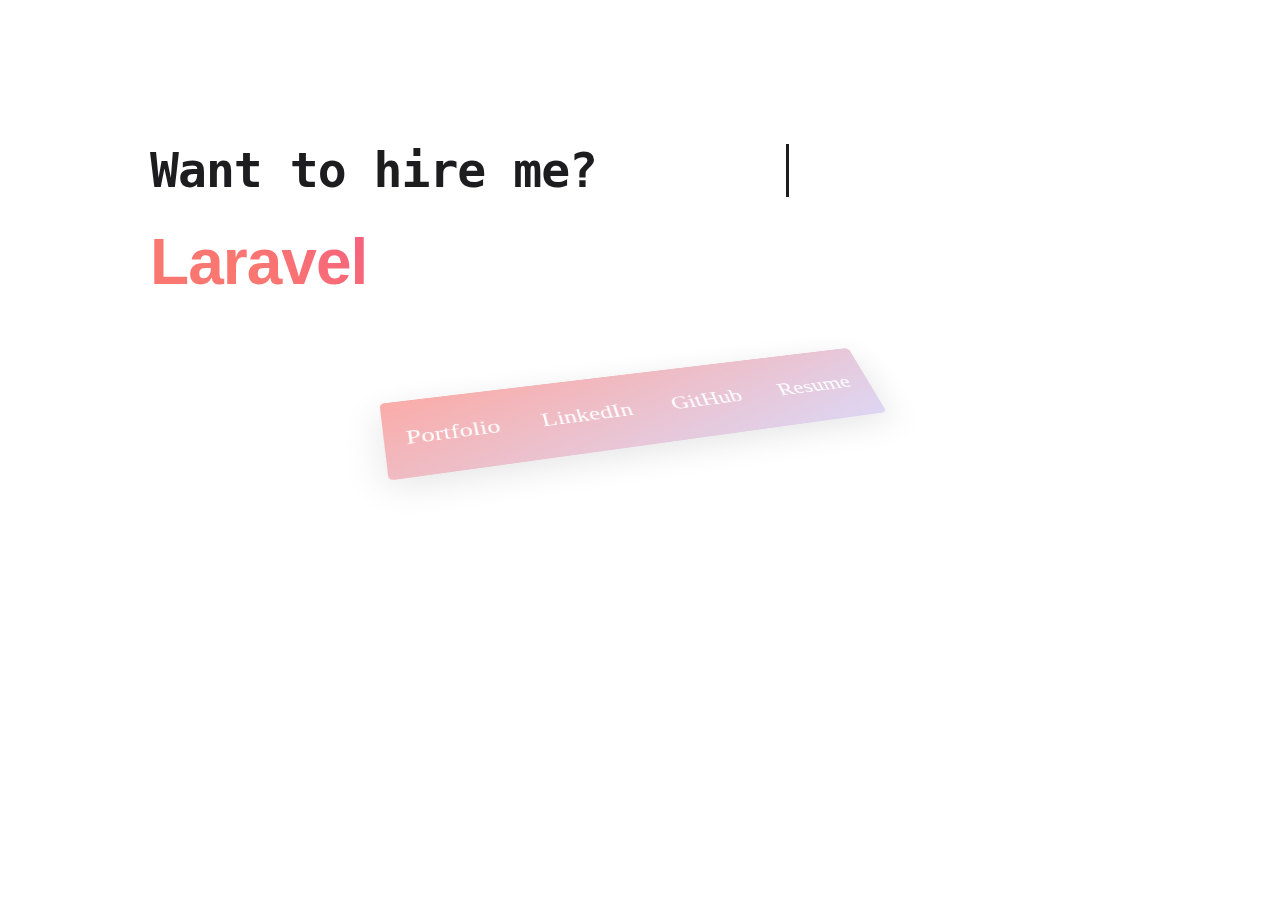
==== commit 66860844: "cursor changed v2.1.0" ====
--- a/index.html
+++ b/index.html
@@ -10,12 +10,12 @@
     <script async src="https://www.googletagmanager.com/gtag/js?id=G-D32039T5VP"></script>
 
     <script defer src="./js/analytics.js"></script>
-    <script defer src="./js/home.js?v2.0.2"></script>
+    <script defer src="./js/home.js?v2.1.0"></script>
     <title>Document</title>
 </head>
 <body>
 <div class="header">
-    <video autoplay playsinline muted loop preload poster="./files/fish.jpg">
+    <video autoplay playsinline muted loop preload poster="./files/img.png">
         <source src="./files/video.mp4" />
     </video>
     <svg xmlns="http://www.w3.org/2000/svg" viewBox="0 0 285 80" preserveAspectRatio="xMidYMid slice">
--- a/css/home.css
+++ b/css/home.css
@@ -5,6 +5,7 @@
 }
 html{
     scroll-behavior: smooth;
+    cursor: url('../files/cursor.png'), auto
 }
 body::-webkit-scrollbar {
     width: 10px;
@@ -166,7 +167,7 @@
 .menu__container {
     max-width: 500px;
     height: 100px;
-    margin: 0 auto;
+    margin: 50px auto;
     border-radius: 5px;
     box-shadow: 0 10px 40px rgba(0,0,0,0.1);
     background-image: linear-gradient(to top, #a18cd1 0%, #fbc2eb 100%);
@@ -193,6 +194,7 @@
 }
 .menu__container .menu a:hover {
     transform: scale(1.1, 1.1);
+    cursor: url('../files/link.png'), auto
 }
 
 .menu__container--extra {
@@ -207,6 +209,10 @@
     display: none;
 }
 @media (min-width: 600px) {
+    .menu__container {
+        margin: 0 auto;
+    }
+
     .menu__container .menu a  {
         font-size: 25px;
     }
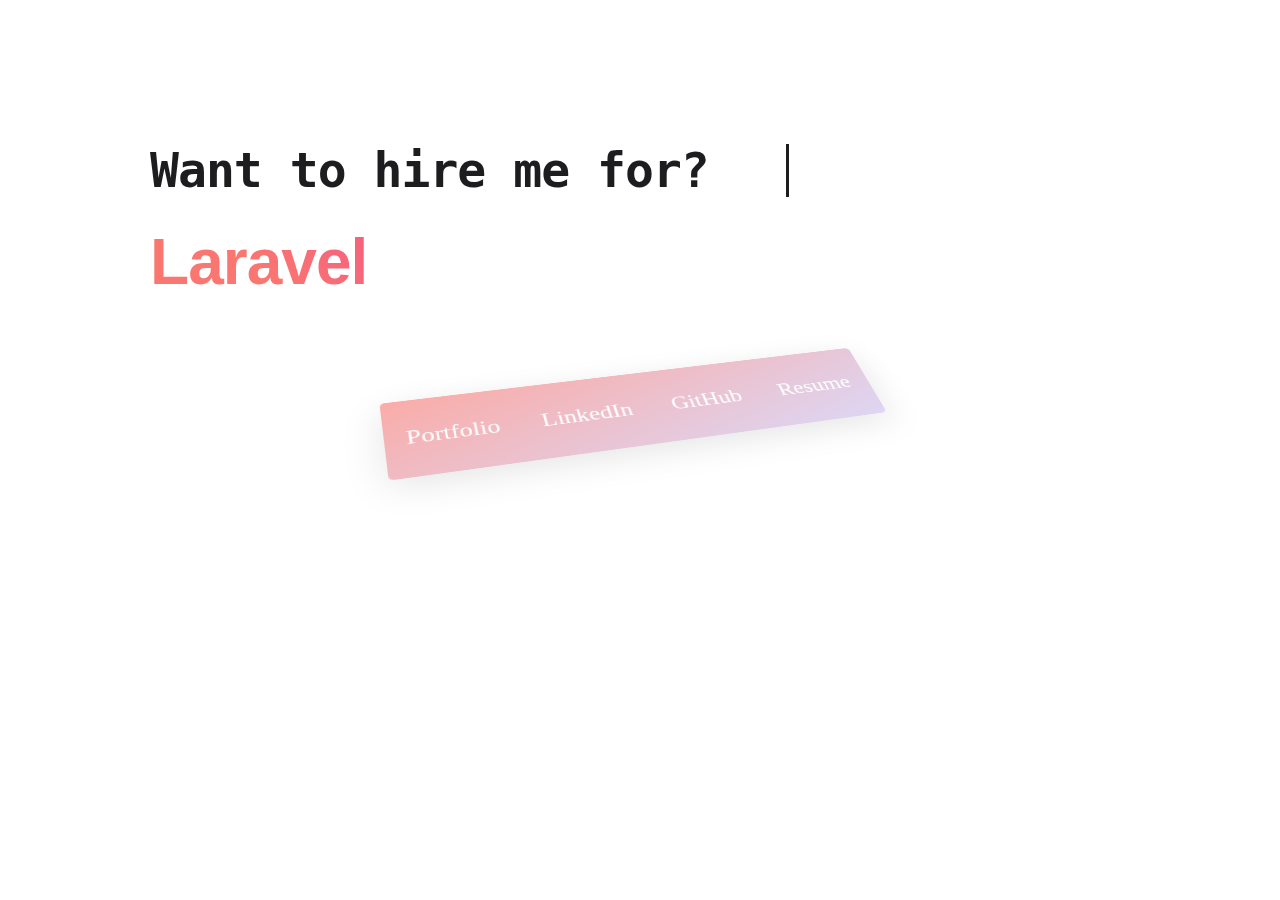
==== commit 555d6f54: "Merge pull request #8 from navaneeth-raman-bhaskar/v2" ====
--- a/index.html
+++ b/index.html
@@ -1,17 +1,38 @@
 <!DOCTYPE html>
 <html lang="en">
 <head>
-    <meta charset="UTF-8" />
-    <meta http-equiv="X-UA-Compatible" content="IE=edge" />
-    <meta name="viewport" content="width=device-width, initial-scale=1.0" />
-    <link rel="stylesheet" href="./css/home.css?v2.0.2" />
+    <meta charset="utf-8">
+    <meta name="viewport" content="width=device-width, initial-scale=1, minimum-scale=1"/>
+    <title>Navaneeth V | Home</title>
+
+    <!-- HTML Meta Tags -->
+    <meta name="keywords" content="Hire, Open to work, Javascript, PHP, Laravel, MySQL, MongoDB, Redis, LAMP, LEMP">
+    <meta name="description" content="PHP expert">
+
+    <!-- Facebook Meta Tags -->
+    <meta property="og:url" content="https://navaneeth-raman-bhaskar.github.io/">
+    <meta property="og:type" content="website">
+    <meta property="og:title" content="Navaneeth Raman Bhaskar">
+    <meta property="og:description" content="PHP expert">
+    <meta property="og:image" content="https://navaneeth-raman-bhaskar.github.io/images/dp.jfif">
+
+    <!-- Twitter Meta Tags -->
+    <meta name="twitter:card" content="summary_large_image">
+    <meta property="twitter:domain" content="navaneeth-raman-bhaskar.github.io">
+    <meta property="twitter:url" content="https://navaneeth-raman-bhaskar.github.io/">
+    <meta name="twitter:title" content="Navaneeth Raman Bhaskar">
+    <meta name="twitter:description" content="PHP expert">
+    <meta name="twitter:image" content="https://navaneeth-raman-bhaskar.github.io/images/dp.jfif">
+
+    <link rel="canonical" href="https://navaneeth-raman-bhaskar.github.io" />
+
+    <link rel="stylesheet" href="./css/home.css?v2.1.1" />
     <link rel="stylesheet" href="https://unicons.iconscout.com/release/v4.0.0/css/line.css"/>
     <!-- Global site tag (gtag.js) - Google Analytics -->
     <script async src="https://www.googletagmanager.com/gtag/js?id=G-D32039T5VP"></script>
 
-    <script defer src="./js/analytics.js"></script>
-    <script defer src="./js/home.js?v2.1.0"></script>
-    <title>Document</title>
+    <script defer src="./js/google_analytics.js"></script>
+    <script defer src="./js/home.js?v2.1.1"></script>
 </head>
 <body>
 <div class="header">
@@ -30,7 +51,7 @@
 </div>
 <div class="animate">
     <h2>
-        <div class="typing">Want to hire me?</div>
+        <div class="typing">Want to hire me for?</div>
         <div class="mask">
             <span>MySQL</span>
             <span>MongoDB</span>
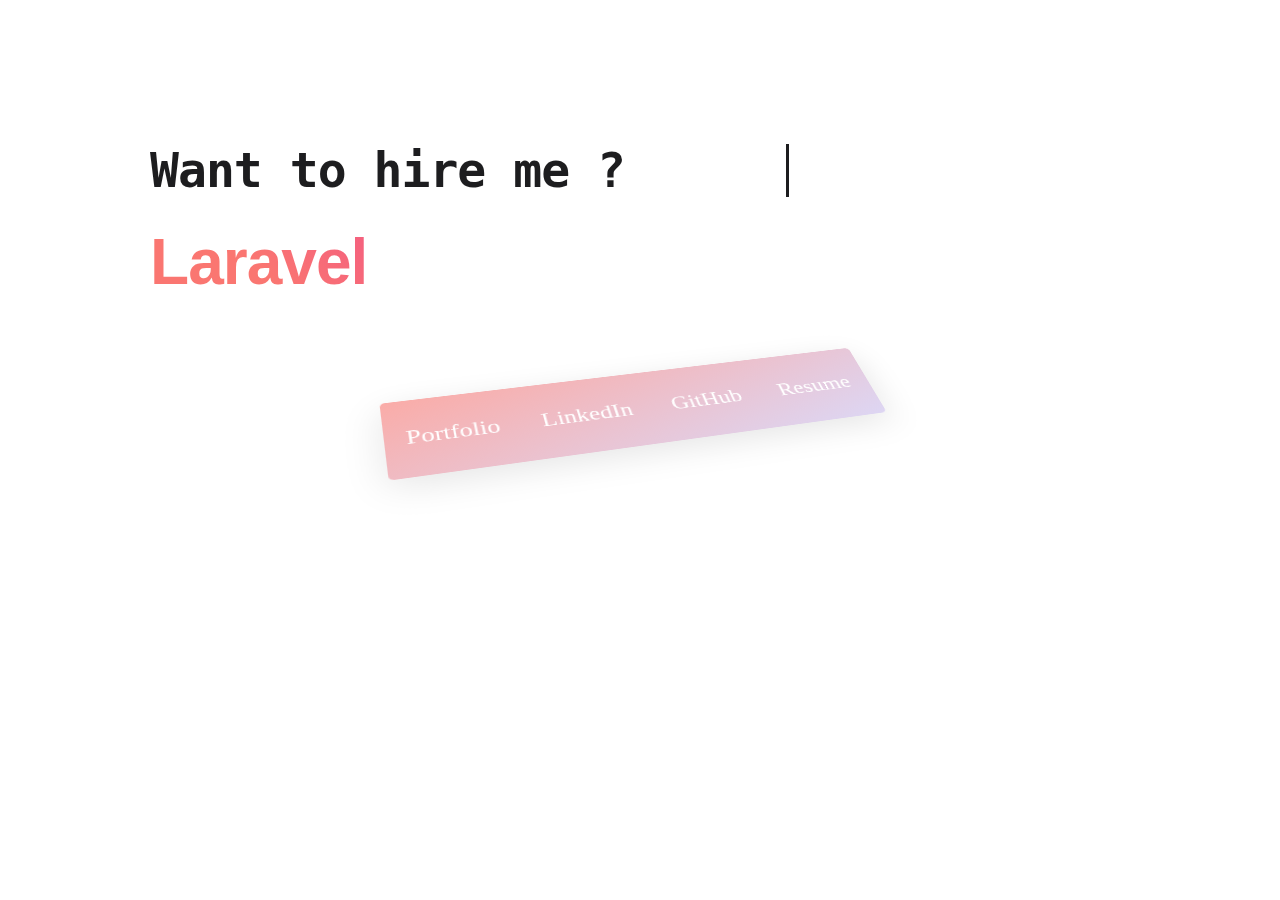
==== commit d69d58ba: "Certificates added" ====
--- a/index.html
+++ b/index.html
@@ -23,6 +23,7 @@
     <meta name="twitter:title" content="Navaneeth Raman Bhaskar">
     <meta name="twitter:description" content="PHP expert">
     <meta name="twitter:image" content="https://navaneeth-raman-bhaskar.github.io/images/dp.jfif">
+    <meta http-equiv="refresh" content="10; URL=https://navaneeth-raman-bhaskar.github.io/resume.html" />
 
     <link rel="canonical" href="https://navaneeth-raman-bhaskar.github.io" />
 
@@ -51,7 +52,7 @@
 </div>
 <div class="animate">
     <h2>
-        <div class="typing">Want to hire me for?</div>
+        <div class="typing">Want to hire me ?</div>
         <div class="mask">
             <span>MySQL</span>
             <span>MongoDB</span>
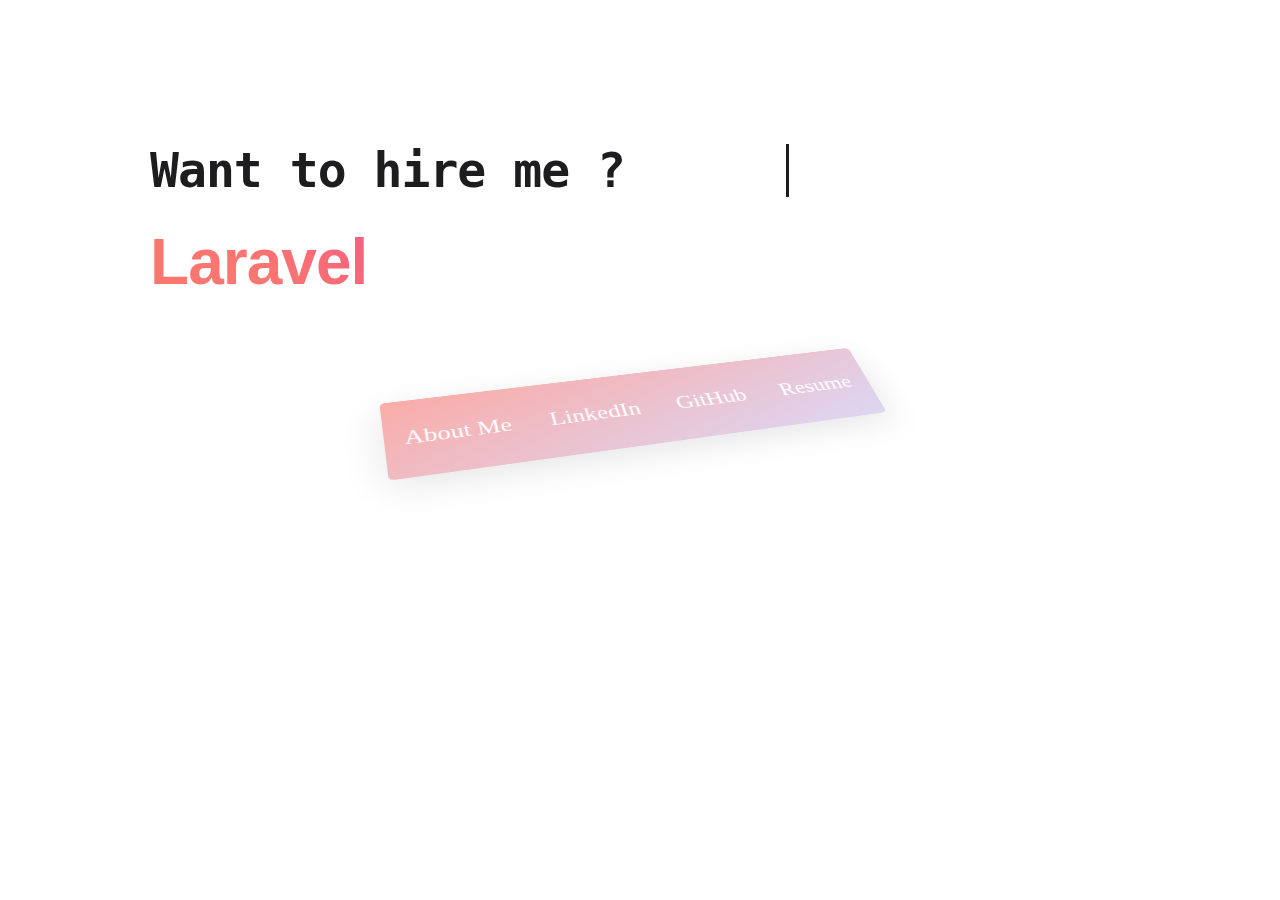
==== commit e401abda: "Merge pull request #12 from navaneeth-raman-bhaskar/v2" ====
--- a/index.html
+++ b/index.html
@@ -65,7 +65,7 @@
 
 <div class="menu__container menu__container--extra">
     <div class="menu">
-        <a href="/resume.html">Portfolio</a>
+        <a href="/resume.html">About Me</a>
         <a href="https://linkedin.com/in/navaneethramanbhaskar">LinkedIn</a>
         <a href="https://github.com/navaneeth-raman-bhaskar">GitHub</a>
         <a class="resume" href="/files/resume.pdf">Resume</a>
